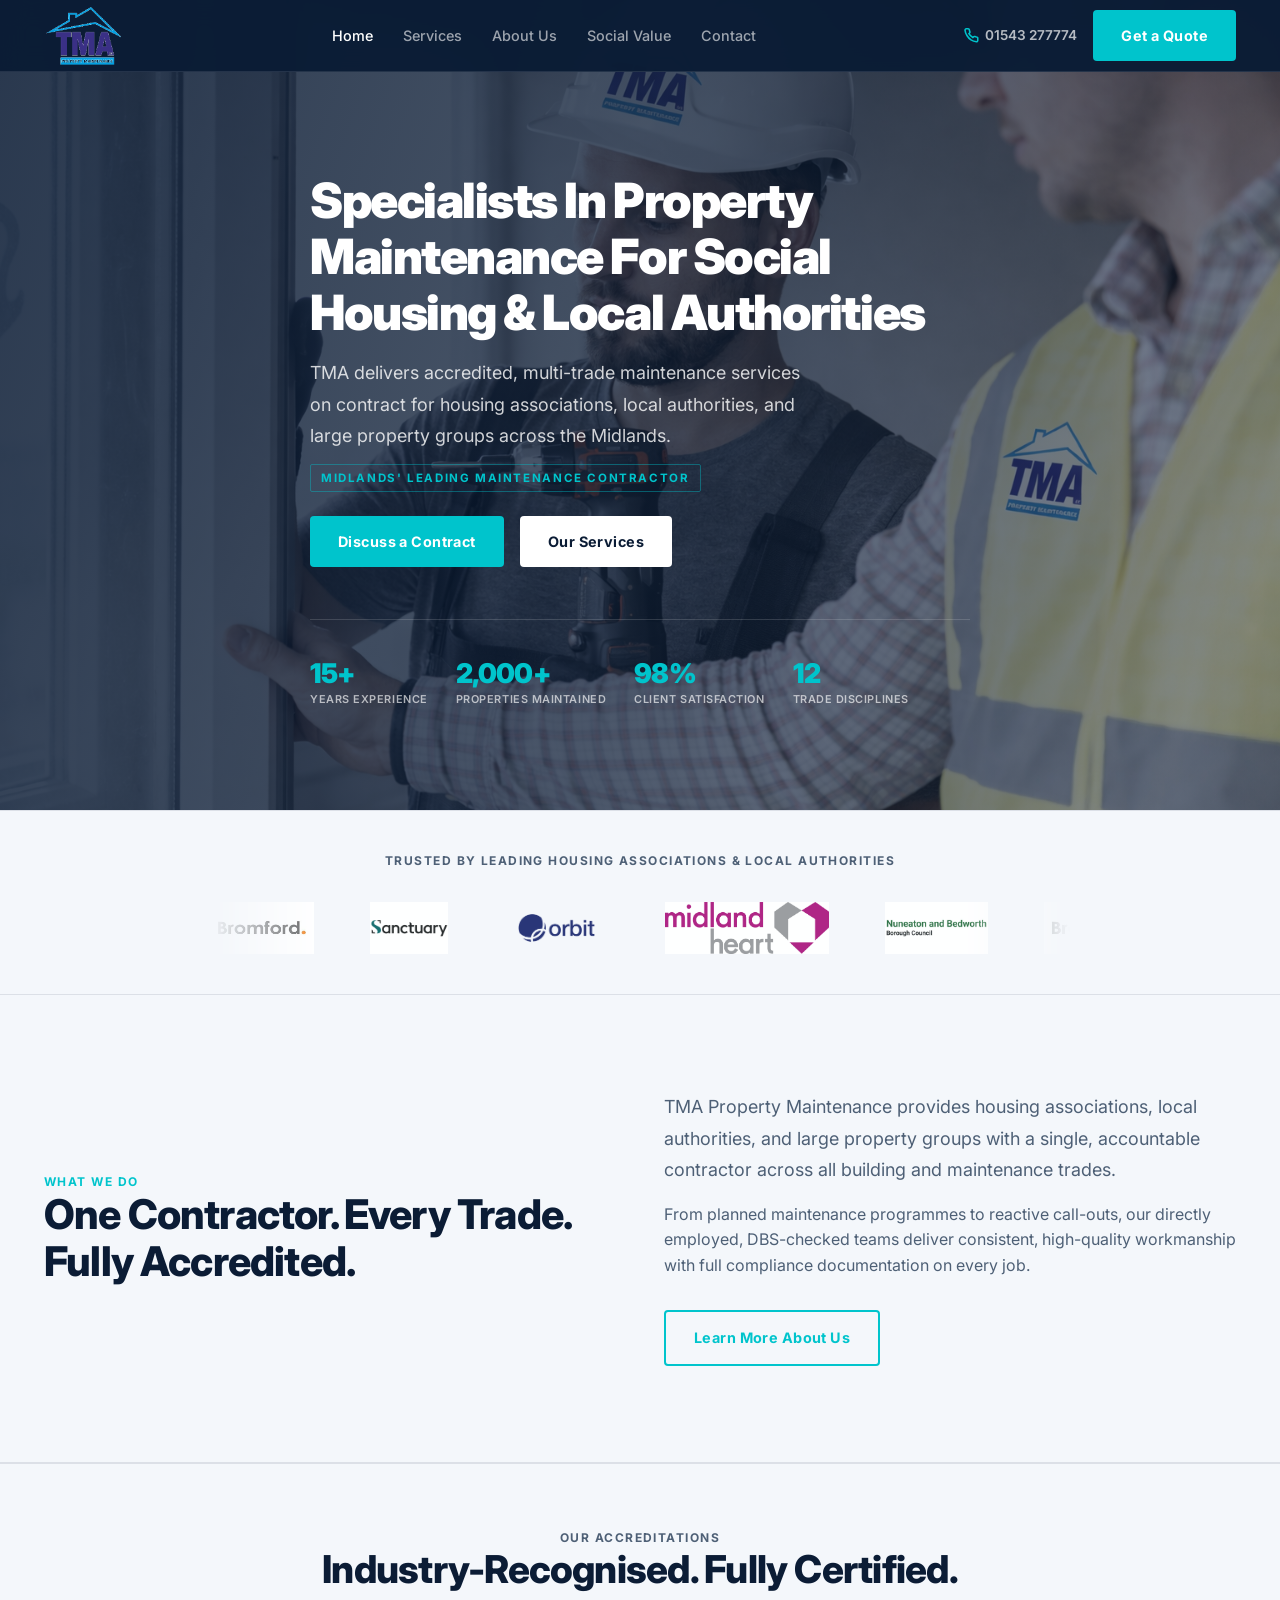
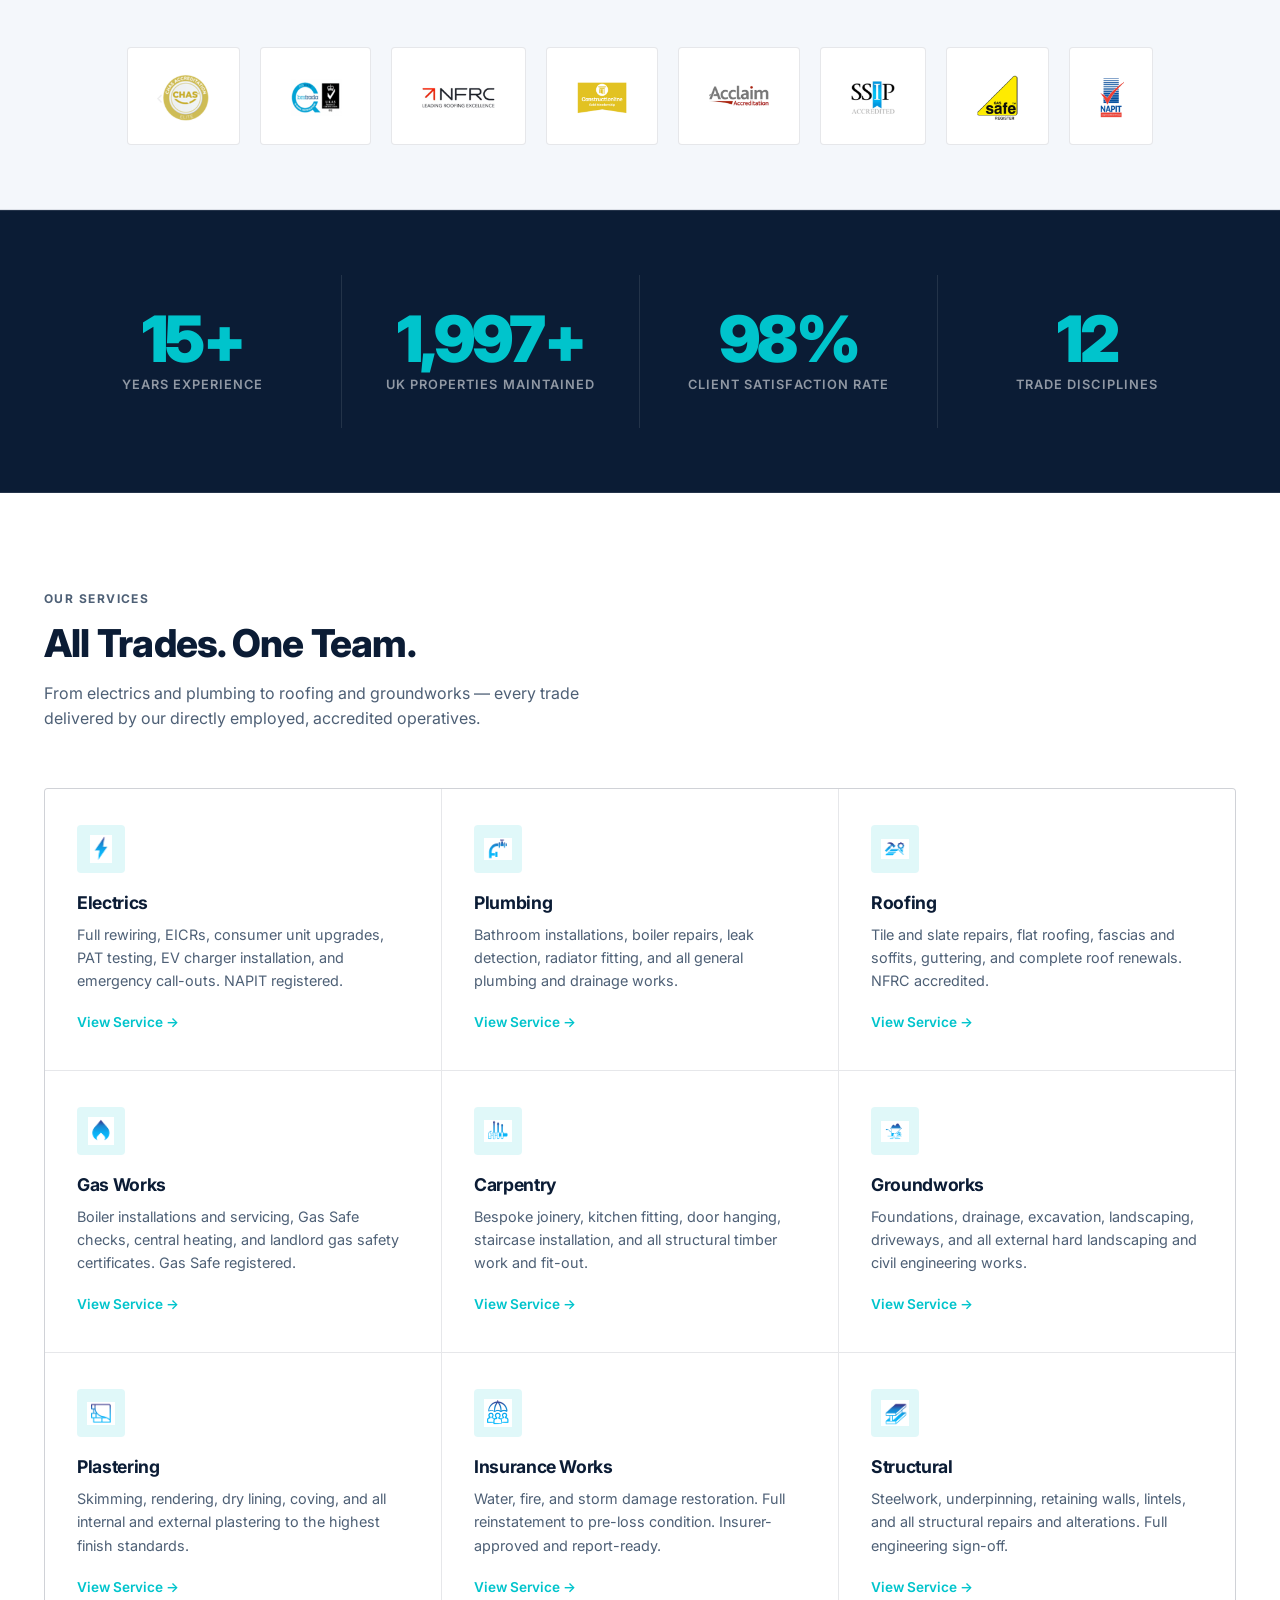
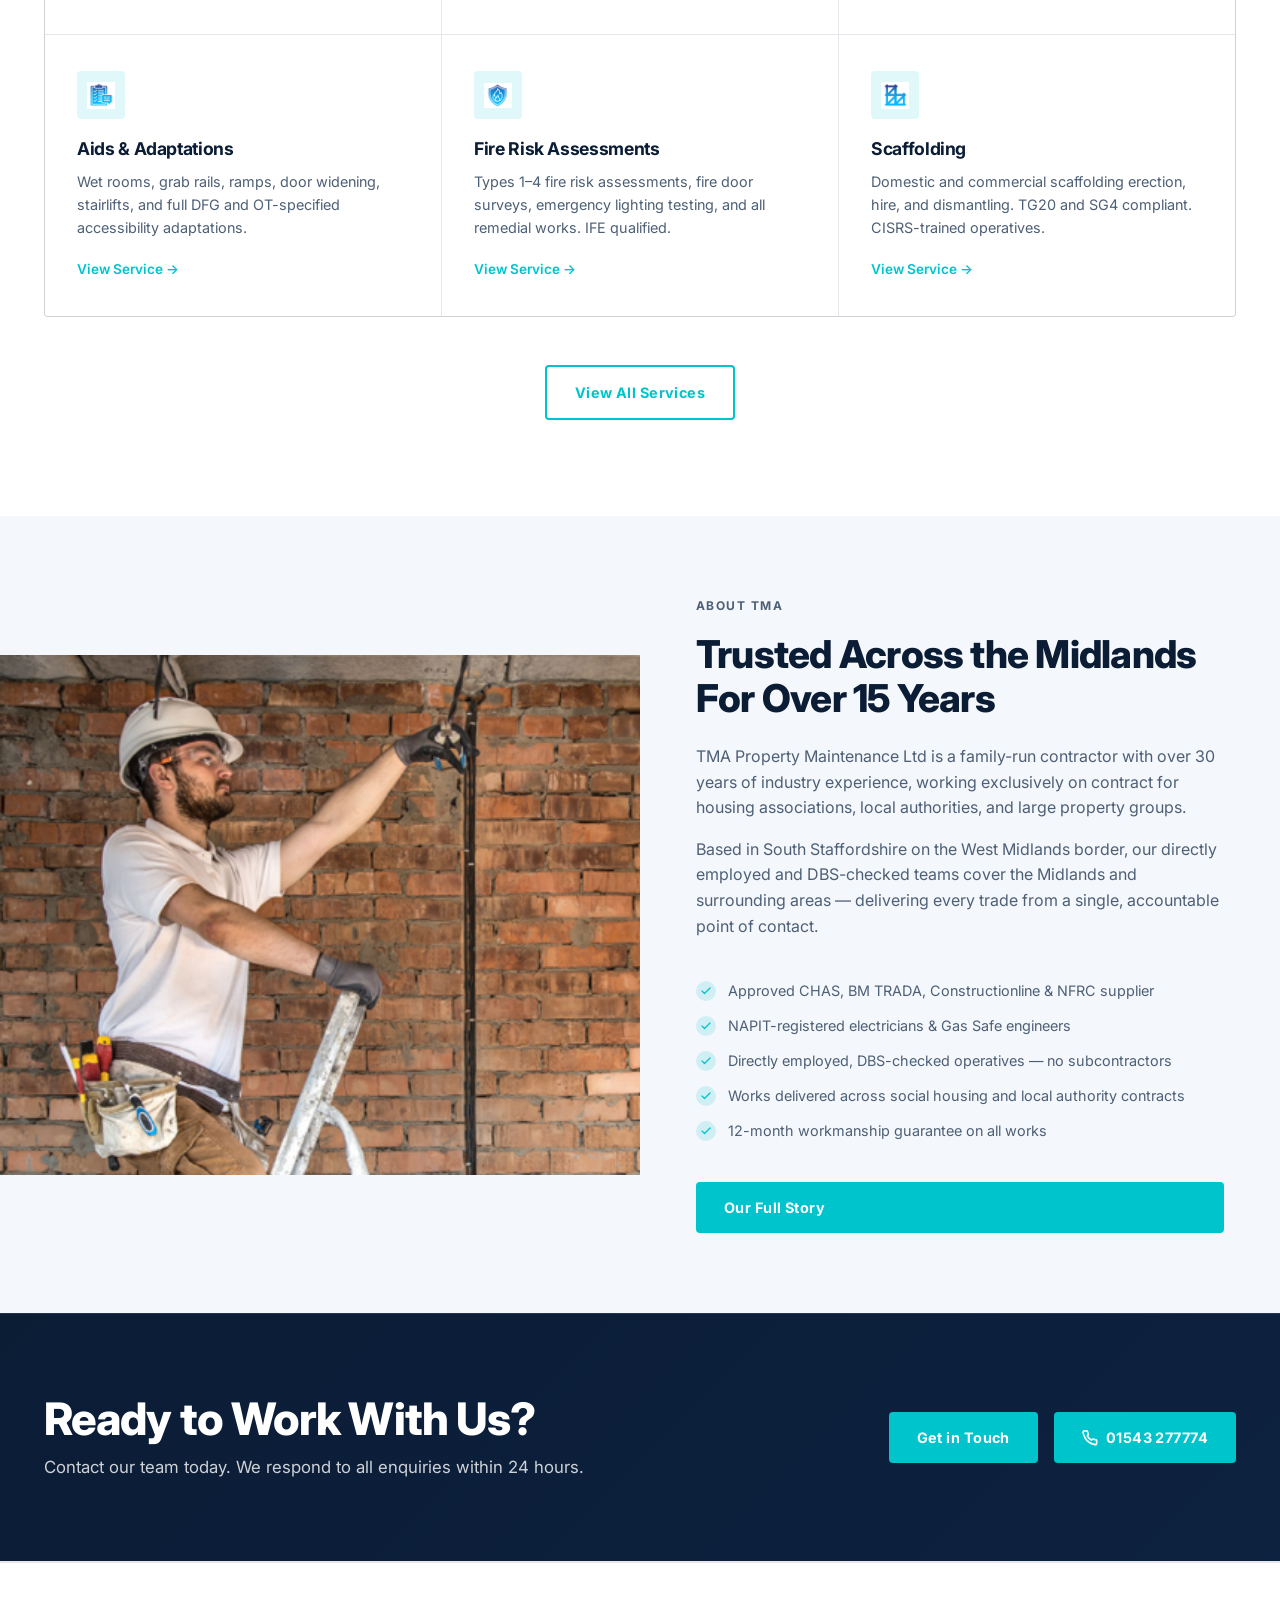
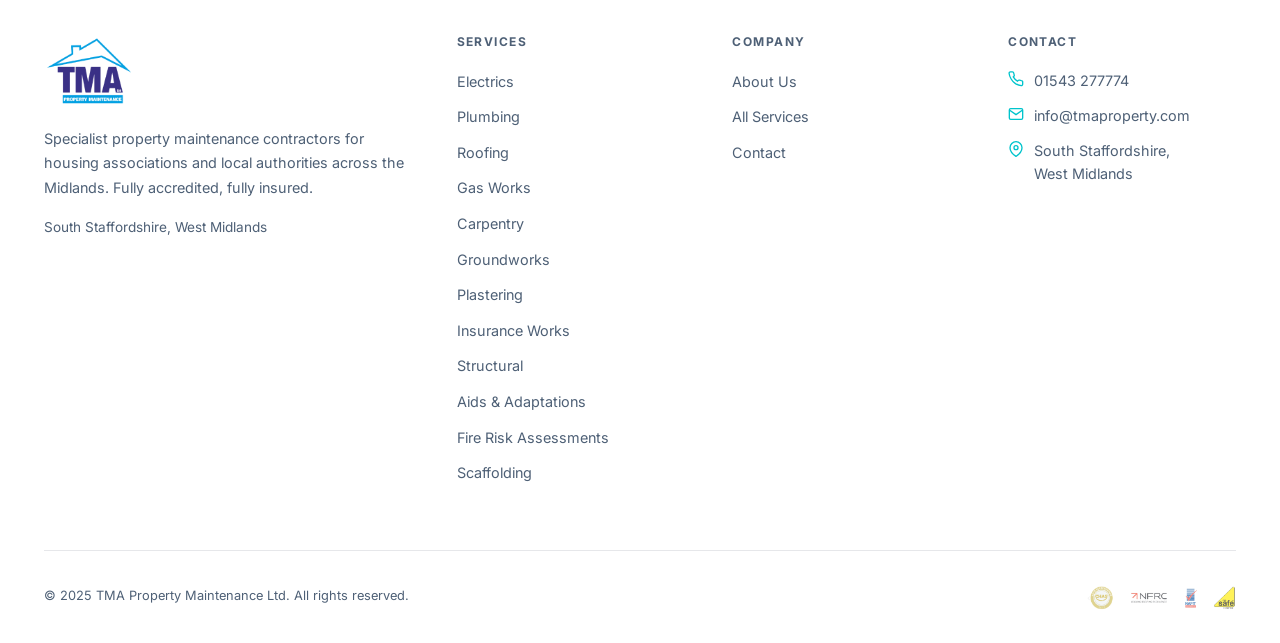
==== index.html @ 38e1af40 "Replace service card SVGs with TMA's own icons Extracted all 12 service icons directly from TMA's Ne" ====
<!DOCTYPE html>
<html lang="en">
<head>
  <meta charset="UTF-8" />
  <meta name="viewport" content="width=device-width, initial-scale=1.0" />
  <title>TMA Property Maintenance | Social Housing &amp; Local Authority Specialists</title>
  <meta name="description" content="TMA Property Maintenance — specialist contractors for housing associations and local authorities across the Midlands. Accredited, insured, multi-trade." />
  <link rel="stylesheet" href="css/style.css" />
  <link rel="icon" href="images/tma-logo-transparent.png" />
</head>
<body>

<!-- ═══════════════════════════════════════════════════
     NAVIGATION
═══════════════════════════════════════════════════ -->
<nav class="nav" id="nav">
  <div class="nav-inner">
    <a class="nav-logo" href="index.html">
      <img src="images/tma-logo-transparent.png" alt="TMA Property Maintenance" />
    </a>
    <div class="nav-links">
      <a href="index.html" class="active">Home</a>
      <a href="services.html">Services</a>
      <a href="about.html">About Us</a>
      <a href="social-values.html">Social Value</a>
      <a href="contact.html">Contact</a>
    </div>
    <div class="nav-right">
      <a class="nav-phone" href="tel:01543277774">
        <svg width="15" height="15" viewBox="0 0 24 24" fill="none" stroke="currentColor" stroke-width="2.5"><path d="M22 16.92v3a2 2 0 0 1-2.18 2 19.79 19.79 0 0 1-8.63-3.07A19.5 19.5 0 0 1 4.69 12a19.79 19.79 0 0 1-3.07-8.67A2 2 0 0 1 3.6 1.27h3a2 2 0 0 1 2 1.72c.127.96.361 1.903.7 2.81a2 2 0 0 1-.45 2.11L7.91 8.85a16 16 0 0 0 6.29 6.29l.95-.95a2 2 0 0 1 2.11-.45c.907.339 1.85.573 2.81.7A2 2 0 0 1 22 16.92z"/></svg>
        01543 277774
      </a>
      <a href="contact.html" class="btn btn-primary">Get a Quote</a>
    </div>
    <button class="nav-hamburger" id="hamburger" aria-label="Menu">
      <span></span><span></span><span></span>
    </button>
  </div>
</nav>

<!-- Mobile Menu -->
<div class="mobile-menu" id="mobile-menu">
  <a href="index.html">Home</a>
  <a href="services.html">Services</a>
  <a href="about.html">About Us</a>
  <a href="social-values.html">Social Value</a>
  <a href="contact.html">Contact</a>
  <a href="contact.html" class="btn btn-primary">Get a Quote</a>
</div>

<!-- ═══════════════════════════════════════════════════
     HERO
═══════════════════════════════════════════════════ -->
<section class="home-hero">
  <div class="home-hero-bg"></div>
  <div class="home-hero-overlay"></div>
  <div class="container">
    <div class="home-hero-content">
      <h1 class="display-xl">Specialists In Property Maintenance For Social Housing &amp; Local Authorities</h1>
      <p class="lead">TMA delivers accredited, multi-trade maintenance services on contract for housing associations, local authorities, and large property groups across the Midlands.</p>
      <p class="hero-tagline">Midlands' Leading Maintenance Contractor</p>
      <div class="hero-ctas">
        <a href="contact.html" class="btn btn-primary">Discuss a Contract</a>
        <a href="services.html" class="btn btn-primary" style="background:#ffffff; color:var(--brand-blue);">Our Services</a>
      </div>
      <div class="hero-stats">
        <div>
          <div class="hero-stat-num">15+</div>
          <div class="hero-stat-label">Years Experience</div>
        </div>
        <div>
          <div class="hero-stat-num">2,000+</div>
          <div class="hero-stat-label">Properties Maintained</div>
        </div>
        <div>
          <div class="hero-stat-num">98%</div>
          <div class="hero-stat-label">Client Satisfaction</div>
        </div>
        <div>
          <div class="hero-stat-num">12</div>
          <div class="hero-stat-label">Trade Disciplines</div>
        </div>
      </div>
    </div>
  </div>
</section>

<!-- ═══════════════════════════════════════════════════
     CLIENT LOGOS
═══════════════════════════════════════════════════ -->
<div class="marquee-section">
  <p class="marquee-label">Trusted by leading housing associations &amp; local authorities</p>
  <div class="marquee-viewport">
    <div class="marquee-track">
      <img src="images/bromford-Bnw3CX1H.webp" alt="Bromford" />
      <img src="images/sanctuary-BnesyGfM.jpg" alt="Sanctuary Group" />
      <img src="images/orbit-B9R9b-02.png" alt="Orbit" />
      <img src="images/midland-heart-BrAoRGsY.png" alt="Midland Heart" />
      <img src="images/nuneaton-bedworth-90QXfGd8.jpg" alt="Nuneaton &amp; Bedworth Borough Council" />
      <!-- duplicate for seamless loop -->
      <img src="images/bromford-Bnw3CX1H.webp" alt="Bromford" />
      <img src="images/sanctuary-BnesyGfM.jpg" alt="Sanctuary Group" />
      <img src="images/orbit-B9R9b-02.png" alt="Orbit" />
      <img src="images/midland-heart-BrAoRGsY.png" alt="Midland Heart" />
      <img src="images/nuneaton-bedworth-90QXfGd8.jpg" alt="Nuneaton &amp; Bedworth Borough Council" />
    </div>
  </div>
</div>

<!-- ═══════════════════════════════════════════════════
     INTRO / WHAT WE DO
═══════════════════════════════════════════════════ -->
<section class="section" style="background:var(--bg-alt); border-bottom:1px solid var(--border);">
  <div class="container">
    <div class="grid-2">
      <div>
        <p class="label">What We Do</p>
        <h2 class="display-lg" style="color:var(--text);">One Contractor. Every Trade. Fully Accredited.</h2>
      </div>
      <div>
        <p class="lead" style="color:var(--text-muted);">TMA Property Maintenance provides housing associations, local authorities, and large property groups with a single, accountable contractor across all building and maintenance trades.</p>
        <p style="color:var(--text-muted); margin-top:16px;">From planned maintenance programmes to reactive call-outs, our directly employed, DBS-checked teams deliver consistent, high-quality workmanship with full compliance documentation on every job.</p>
        <a href="about.html" class="btn btn-ghost" style="margin-top:32px;">Learn More About Us</a>
      </div>
    </div>
  </div>
</section>

<!-- ═══════════════════════════════════════════════════
     ACCREDITATIONS (inline after intro)
═══════════════════════════════════════════════════ -->
<section class="section-sm" style="background: var(--bg-alt); border-top:1px solid var(--border); border-bottom:1px solid var(--border);">
  <div class="container">
    <div class="section-header centered">
      <p class="label">Our Accreditations</p>
      <h2 class="display-md">Industry-Recognised. Fully Certified.</h2>
    </div>
    <div class="accred-grid" style="margin-top:48px;">
      <div class="accred-item"><img src="images/chas-Cvc4F8Mo.png" alt="CHAS" /></div>
      <div class="accred-item"><img src="images/bmtrada-Bm71jx8X.png" alt="BM Trada" /></div>
      <div class="accred-item"><img src="images/nfrc-jTtckWEL.png" alt="NFRC" /></div>
      <div class="accred-item"><img src="images/constructionline-CObIWfee.png" alt="Constructionline" /></div>
      <div class="accred-item"><img src="images/acclaim-DE9Ad6VT.png" alt="Acclaim" /></div>
      <div class="accred-item"><img src="images/ssip-BkHv6YeZ.png" alt="SSIP" /></div>
      <div class="accred-item"><img src="images/gassafe-Bql8y3pY.png" alt="Gas Safe" /></div>
      <div class="accred-item"><img src="images/napit-BFwmCKSb.png" alt="NAPIT" /></div>
    </div>
  </div>
</section>

<!-- ═══════════════════════════════════════════════════
     STATS STRIP
═══════════════════════════════════════════════════ -->
<div class="stats-strip">
  <div class="container">
    <div class="stats-grid">
      <div class="stat-item">
        <span class="stat-num">15+</span>
        <span class="stat-label">Years Experience</span>
      </div>
      <div class="stat-item">
        <span class="stat-num">2,000+</span>
        <span class="stat-label">UK Properties Maintained</span>
      </div>
      <div class="stat-item">
        <span class="stat-num">98%</span>
        <span class="stat-label">Client Satisfaction Rate</span>
      </div>
      <div class="stat-item">
        <span class="stat-num">12</span>
        <span class="stat-label">Trade Disciplines</span>
      </div>
    </div>
  </div>
</div>

<!-- ═══════════════════════════════════════════════════
     SERVICES
═══════════════════════════════════════════════════ -->
<section class="section">
  <div class="container">
    <div class="section-header">
      <p class="label">Our Services</p>
      <h2 class="display-md">All Trades. One Team.</h2>
      <p>From electrics and plumbing to roofing and groundworks — every trade delivered by our directly employed, accredited operatives.</p>
    </div>
    <div class="services-grid">

      <div class="service-card">
        <div class="service-card-icon">
          <img src="images/icons/icon-electrics.png" alt="" />
        </div>
        <h3>Electrics</h3>
        <p>Full rewiring, EICRs, consumer unit upgrades, PAT testing, EV charger installation, and emergency call-outs. NAPIT registered.</p>
        <a href="services/electrics.html" class="service-card-link">View Service →</a>
      </div>

      <div class="service-card">
        <div class="service-card-icon">
          <img src="images/icons/icon-plumbing.png" alt="" />
        </div>
        <h3>Plumbing</h3>
        <p>Bathroom installations, boiler repairs, leak detection, radiator fitting, and all general plumbing and drainage works.</p>
        <a href="services/plumbing.html" class="service-card-link">View Service →</a>
      </div>

      <div class="service-card">
        <div class="service-card-icon">
          <img src="images/icons/icon-roofing.png" alt="" />
        </div>
        <h3>Roofing</h3>
        <p>Tile and slate repairs, flat roofing, fascias and soffits, guttering, and complete roof renewals. NFRC accredited.</p>
        <a href="services/roofing.html" class="service-card-link">View Service →</a>
      </div>

      <div class="service-card">
        <div class="service-card-icon">
          <img src="images/icons/icon-gas-works.png" alt="" />
        </div>
        <h3>Gas Works</h3>
        <p>Boiler installations and servicing, Gas Safe checks, central heating, and landlord gas safety certificates. Gas Safe registered.</p>
        <a href="services/gas-works.html" class="service-card-link">View Service →</a>
      </div>

      <div class="service-card">
        <div class="service-card-icon">
          <img src="images/icons/icon-carpentry.png" alt="" />
        </div>
        <h3>Carpentry</h3>
        <p>Bespoke joinery, kitchen fitting, door hanging, staircase installation, and all structural timber work and fit-out.</p>
        <a href="services/carpentry.html" class="service-card-link">View Service →</a>
      </div>

      <div class="service-card">
        <div class="service-card-icon">
          <img src="images/icons/icon-groundworks.png" alt="" />
        </div>
        <h3>Groundworks</h3>
        <p>Foundations, drainage, excavation, landscaping, driveways, and all external hard landscaping and civil engineering works.</p>
        <a href="services/groundworks.html" class="service-card-link">View Service →</a>
      </div>

      <div class="service-card">
        <div class="service-card-icon">
          <img src="images/icons/icon-plastering.png" alt="" />
        </div>
        <h3>Plastering</h3>
        <p>Skimming, rendering, dry lining, coving, and all internal and external plastering to the highest finish standards.</p>
        <a href="services/plastering.html" class="service-card-link">View Service →</a>
      </div>

      <div class="service-card">
        <div class="service-card-icon">
          <img src="images/icons/icon-insurance.png" alt="" />
        </div>
        <h3>Insurance Works</h3>
        <p>Water, fire, and storm damage restoration. Full reinstatement to pre-loss condition. Insurer-approved and report-ready.</p>
        <a href="services/insurance.html" class="service-card-link">View Service →</a>
      </div>

      <div class="service-card">
        <div class="service-card-icon">
          <img src="images/icons/icon-structural.png" alt="" />
        </div>
        <h3>Structural</h3>
        <p>Steelwork, underpinning, retaining walls, lintels, and all structural repairs and alterations. Full engineering sign-off.</p>
        <a href="services/structural.html" class="service-card-link">View Service →</a>
      </div>

      <div class="service-card">
        <div class="service-card-icon">
          <img src="images/icons/icon-aids-adaptations.png" alt="" />
        </div>
        <h3>Aids &amp; Adaptations</h3>
        <p>Wet rooms, grab rails, ramps, door widening, stairlifts, and full DFG and OT-specified accessibility adaptations.</p>
        <a href="services/aids-adaptations.html" class="service-card-link">View Service →</a>
      </div>

      <div class="service-card">
        <div class="service-card-icon">
          <img src="images/icons/icon-fire-risk.png" alt="" />
        </div>
        <h3>Fire Risk Assessments</h3>
        <p>Types 1–4 fire risk assessments, fire door surveys, emergency lighting testing, and all remedial works. IFE qualified.</p>
        <a href="services/fire-risk-assessment.html" class="service-card-link">View Service →</a>
      </div>

      <div class="service-card">
        <div class="service-card-icon">
          <img src="images/icons/icon-scaffolding.png" alt="" />
        </div>
        <h3>Scaffolding</h3>
        <p>Domestic and commercial scaffolding erection, hire, and dismantling. TG20 and SG4 compliant. CISRS-trained operatives.</p>
        <a href="services/scaffolding.html" class="service-card-link">View Service →</a>
      </div>

    </div>
    <div style="text-align:center; margin-top:48px;">
      <a href="services.html" class="btn btn-ghost">View All Services</a>
    </div>
  </div>
</section>

<!-- ═══════════════════════════════════════════════════
     ABOUT / SPLIT
═══════════════════════════════════════════════════ -->
<div class="split-section">
  <div class="split-image">
    <img src="images/about-us-Dp_RcqhA.png" alt="TMA operative carrying out maintenance work" />
  </div>
  <div class="split-content">
    <p class="label">About TMA</p>
    <h2 class="display-md">Trusted Across the Midlands For Over 15 Years</h2>
    <p>TMA Property Maintenance Ltd is a family-run contractor with over 30 years of industry experience, working exclusively on contract for housing associations, local authorities, and large property groups.</p>
    <p>Based in South Staffordshire on the West Midlands border, our directly employed and DBS-checked teams cover the Midlands and surrounding areas — delivering every trade from a single, accountable point of contact.</p>
    <ul class="check-list">
      <li>Approved CHAS, BM TRADA, Constructionline &amp; NFRC supplier</li>
      <li>NAPIT-registered electricians &amp; Gas Safe engineers</li>
      <li>Directly employed, DBS-checked operatives — no subcontractors</li>
      <li>Works delivered across social housing and local authority contracts</li>
      <li>12-month workmanship guarantee on all works</li>
    </ul>
    <a href="about.html" class="btn btn-primary" style="margin-top:16px;">Our Full Story</a>
  </div>
</div>

<!-- ═══════════════════════════════════════════════════
     CTA BANNER
═══════════════════════════════════════════════════ -->
<div class="cta-banner">
  <div class="container">
    <div class="cta-banner-inner">
      <div>
        <h2>Ready to Work With Us?</h2>
        <p>Contact our team today. We respond to all enquiries within 24 hours.</p>
      </div>
      <div class="cta-btns">
        <a href="contact.html" class="btn btn-primary">Get in Touch</a>
        <a href="tel:01543277774" class="btn btn-primary">
          <svg width="16" height="16" viewBox="0 0 24 24" fill="none" stroke="currentColor" stroke-width="2.5"><path d="M22 16.92v3a2 2 0 0 1-2.18 2 19.79 19.79 0 0 1-8.63-3.07A19.5 19.5 0 0 1 4.69 12a19.79 19.79 0 0 1-3.07-8.67A2 2 0 0 1 3.6 1.27h3a2 2 0 0 1 2 1.72c.127.96.361 1.903.7 2.81a2 2 0 0 1-.45 2.11L7.91 8.85a16 16 0 0 0 6.29 6.29l.95-.95a2 2 0 0 1 2.11-.45c.907.339 1.85.573 2.81.7A2 2 0 0 1 22 16.92z"/></svg>
          01543 277774
        </a>
      </div>
    </div>
  </div>
</div>

<!-- ═══════════════════════════════════════════════════
     FOOTER
═══════════════════════════════════════════════════ -->
<footer class="footer">
  <div class="container">
    <div class="footer-grid">
      <div class="footer-brand">
        <img class="footer-logo" src="images/tma-logo-transparent.png" alt="TMA Property Maintenance" />
        <p>Specialist property maintenance contractors for housing associations and local authorities across the Midlands. Fully accredited, fully insured.</p>
        <p style="margin-top:16px; font-size:.85rem; color:var(--text-muted);">South Staffordshire, West Midlands</p>
      </div>
      <div class="footer-col">
        <h4>Services</h4>
        <ul>
          <li><a href="services/electrics.html">Electrics</a></li>
          <li><a href="services/plumbing.html">Plumbing</a></li>
          <li><a href="services/roofing.html">Roofing</a></li>
          <li><a href="services/gas-works.html">Gas Works</a></li>
          <li><a href="services/carpentry.html">Carpentry</a></li>
          <li><a href="services/groundworks.html">Groundworks</a></li>
          <li><a href="services/plastering.html">Plastering</a></li>
          <li><a href="services/insurance.html">Insurance Works</a></li>
          <li><a href="services/structural.html">Structural</a></li>
          <li><a href="services/aids-adaptations.html">Aids &amp; Adaptations</a></li>
          <li><a href="services/fire-risk-assessment.html">Fire Risk Assessments</a></li>
          <li><a href="services/scaffolding.html">Scaffolding</a></li>
        </ul>
      </div>
      <div class="footer-col">
        <h4>Company</h4>
        <ul>
          <li><a href="about.html">About Us</a></li>
          <li><a href="services.html">All Services</a></li>
          <li><a href="contact.html">Contact</a></li>
        </ul>
      </div>
      <div class="footer-col">
        <h4>Contact</h4>
        <div class="footer-contact-item">
          <svg width="16" height="16" viewBox="0 0 24 24" fill="none" stroke="currentColor" stroke-width="2"><path d="M22 16.92v3a2 2 0 0 1-2.18 2 19.79 19.79 0 0 1-8.63-3.07A19.5 19.5 0 0 1 4.69 12a19.79 19.79 0 0 1-3.07-8.67A2 2 0 0 1 3.6 1.27h3a2 2 0 0 1 2 1.72c.127.96.361 1.903.7 2.81a2 2 0 0 1-.45 2.11L7.91 8.85a16 16 0 0 0 6.29 6.29l.95-.95a2 2 0 0 1 2.11-.45c.907.339 1.85.573 2.81.7A2 2 0 0 1 22 16.92z"/></svg>
          <a href="tel:01543277774">01543 277774</a>
        </div>
        <div class="footer-contact-item">
          <svg width="16" height="16" viewBox="0 0 24 24" fill="none" stroke="currentColor" stroke-width="2"><path d="M4 4h16c1.1 0 2 .9 2 2v12c0 1.1-.9 2-2 2H4c-1.1 0-2-.9-2-2V6c0-1.1.9-2 2-2z"/><polyline points="22,6 12,13 2,6"/></svg>
          <a href="mailto:info@tmaproperty.com">info@tmaproperty.com</a>
        </div>
        <div class="footer-contact-item">
          <svg width="16" height="16" viewBox="0 0 24 24" fill="none" stroke="currentColor" stroke-width="2"><path d="M21 10c0 7-9 13-9 13s-9-6-9-13a9 9 0 0 1 18 0z"/><circle cx="12" cy="10" r="3"/></svg>
          <span>South Staffordshire,<br>West Midlands</span>
        </div>
      </div>
    </div>
    <div class="footer-bottom">
      <p>&copy; 2025 TMA Property Maintenance Ltd. All rights reserved.</p>
      <div class="footer-accred">
        <img src="images/chas-Cvc4F8Mo.png" alt="CHAS" />
        <img src="images/nfrc-jTtckWEL.png" alt="NFRC" />
        <img src="images/napit-BFwmCKSb.png" alt="NAPIT" />
        <img src="images/gassafe-Bql8y3pY.png" alt="Gas Safe" />
      </div>
    </div>
  </div>
</footer>

<script>
  // Mobile menu toggle
  const ham = document.getElementById('hamburger');
  const mob = document.getElementById('mobile-menu');
  ham.addEventListener('click', () => mob.classList.toggle('open'));

  // Nav active state
  const links = document.querySelectorAll('.nav-links a, .mobile-menu a');
  links.forEach(l => {
    if (l.href === window.location.href) l.classList.add('active');
  });

  // ── Stats count-up ──────────────────────────────────
  // Parse a stat element: extract target number, prefix (e.g. comma formatting), suffix
  function parseStat(el) {
    const raw = el.textContent.trim();
    // e.g. "2,000+" → target 2000, suffix "+", useComma true
    // e.g. "15+"    → target 15,  suffix "+"
    // e.g. "98%"    → target 98,  suffix "%"
    // e.g. "12"     → target 12,  suffix ""
    const match = raw.match(/^([\d,]+)([%+]?)$/);
    if (!match) return null;
    const target = parseInt(match[1].replace(/,/g, ''), 10);
    const suffix = match[2] || '';
    const useComma = match[1].includes(',');
    return { target, suffix, useComma };
  }

  function formatNum(n, useComma) {
    if (useComma) return n.toLocaleString('en-GB');
    return String(n);
  }

  function animateCount(el, parsed) {
    const { target, suffix, useComma } = parsed;
    const duration = 1800; // ms
    const start = performance.now();
    // ease-out quad
    function step(now) {
      const elapsed = now - start;
      const progress = Math.min(elapsed / duration, 1);
      const eased = 1 - Math.pow(1 - progress, 3); // ease-out cubic
      const current = Math.round(eased * target);
      el.textContent = formatNum(current, useComma) + suffix;
      if (progress < 1) requestAnimationFrame(step);
    }
    requestAnimationFrame(step);
  }

  // Collect all stat elements on the page
  const statEls = document.querySelectorAll('.hero-stat-num, .stat-num');
  const animated = new Set();

  const observer = new IntersectionObserver((entries) => {
    entries.forEach(entry => {
      if (entry.isIntersecting && !animated.has(entry.target)) {
        animated.add(entry.target);
        const parsed = parseStat(entry.target);
        if (parsed) animateCount(entry.target, parsed);
        observer.unobserve(entry.target);
      }
    });
  }, { threshold: 0.3 });

  statEls.forEach(el => observer.observe(el));
</script>
</body>
</html>
---- css/style.css ----
/* ============================================================
   TMA Property Maintenance — Global Stylesheet
   Professional: white/light sections, TMA navy blue text, teal accent
   ============================================================ */

@import url('https://fonts.googleapis.com/css2?family=Inter:wght@300;400;500;600;700;800;900&display=swap');

/* ── Reset & Base ─────────────────────────────────────── */
*, *::before, *::after { box-sizing: border-box; margin: 0; padding: 0; }

:root {
  --bg:          #ffffff;
  --bg-alt:      #f4f7fb;
  --bg-card:     #edf2f8;
  --bg-dark:     #0b1c35;
  --bg-dark-alt: #0d2240;
  --accent:      #00c4cc;
  --accent-dark: #008f97;
  --brand-blue:  #0b1c35;
  --text:        #0b1c35;
  --text-muted:  #4e6076;
  --text-light:  #ffffff;
  --border:      rgba(11,28,53,0.10);
  --border-dark: rgba(255,255,255,0.10);
  --nav-h:       72px;
  --radius:      4px;
  --max-w:       1240px;
  --font:        'Inter', system-ui, -apple-system, sans-serif;
}

html { scroll-behavior: smooth; }

body {
  font-family: var(--font);
  background: var(--bg);
  color: var(--text);
  font-size: 16px;
  line-height: 1.6;
  -webkit-font-smoothing: antialiased;
}

/* ── Force white bg sections inherit correctly ─────── */
section, .section, .section-sm { background: var(--bg); }

img { display: block; max-width: 100%; }
a  { color: inherit; text-decoration: none; }
ul { list-style: none; }

/* ── Typography ─────────────────────────────────────── */
h1,h2,h3,h4,h5 { font-weight: 800; line-height: 1.15; letter-spacing: -0.02em; }

.display-xl { font-size: clamp(2rem, 3.8vw, 3.6rem); font-weight: 900; letter-spacing: -0.03em; }
.display-lg { font-size: clamp(1.8rem, 3.2vw, 2.8rem); font-weight: 800; }
.display-md { font-size: clamp(1.6rem, 3vw, 2.4rem); font-weight: 800; }
.label      { font-size: .75rem; font-weight: 700; letter-spacing: .12em; text-transform: uppercase; color: var(--accent); }
.lead       { font-size: 1.125rem; color: var(--text-muted); line-height: 1.75; }

/* ── Layout ─────────────────────────────────────────── */
.container  { max-width: var(--max-w); margin: 0 auto; padding: 0 24px; }
.section    { padding: 96px 0; }
.section-sm { padding: 64px 0; }
.grid-2     { display: grid; grid-template-columns: 1fr 1fr; gap: 48px; align-items: center; }
.grid-3     { display: grid; grid-template-columns: repeat(3,1fr); gap: 32px; }
.grid-4     { display: grid; grid-template-columns: repeat(4,1fr); gap: 24px; }

/* ── Buttons ─────────────────────────────────────────── */
.btn {
  display: inline-flex; align-items: center; gap: 8px;
  padding: 14px 28px; border-radius: var(--radius);
  font-weight: 700; font-size: .9rem; letter-spacing: .03em;
  cursor: pointer; border: none; transition: all .2s;
  white-space: nowrap;
}
.btn-primary {
  background: var(--accent); color: #fff;
}
.btn-primary:hover { background: var(--accent-dark); }

.btn-outline {
  background: transparent; color: var(--text);
  border: 2px solid rgba(255,255,255,0.3);
}
.btn-outline:hover { border-color: var(--accent); color: var(--accent); }

.btn-ghost {
  background: transparent; color: var(--accent);
  border: 2px solid var(--accent);
}
.btn-ghost:hover { background: var(--accent); color: #fff; }

.btn-dark {
  background: var(--bg-alt); color: var(--text);
  border: 1px solid var(--border);
}
.btn-dark:hover { border-color: var(--accent); color: var(--accent); }

/* ── Navigation ─────────────────────────────────────── */
.nav {
  position: fixed; top: 0; left: 0; right: 0; z-index: 1000;
  height: var(--nav-h);
  background: rgba(11,28,53,.97);
  backdrop-filter: blur(12px);
  border-bottom: 1px solid var(--border-dark);
  transition: background .3s;
}
.nav-inner {
  display: flex; align-items: center; justify-content: space-between;
  height: 100%; max-width: var(--max-w); margin: 0 auto; padding: 0 24px;
}
.nav-logo img { height: 64px; width: auto; }
.nav-links {
  display: flex; gap: 2px; align-items: center;
}
.nav-links a {
  padding: 8px 14px; border-radius: var(--radius);
  font-size: .9rem; font-weight: 500; color: rgba(255,255,255,0.6);
  transition: color .2s;
  position: relative;
}
.nav-links a:hover, .nav-links a.active { color: #ffffff; }
.nav-right {
  display: flex; align-items: center; gap: 16px;
}
.nav-phone {
  font-size: .85rem; font-weight: 600; color: rgba(255,255,255,0.7);
  display: flex; align-items: center; gap: 6px;
}
.nav-phone svg { color: var(--accent); }
.nav-phone:hover { color: #ffffff; }

/* Mobile nav */
.nav-hamburger {
  display: none; flex-direction: column; gap: 5px;
  background: none; border: none; cursor: pointer; padding: 4px;
}
.nav-hamburger span { display: block; width: 22px; height: 2px; background: #fff; border-radius: 2px; transition: all .3s; }

.mobile-menu {
  display: none; position: fixed; top: var(--nav-h); left: 0; right: 0;
  background: var(--bg-dark); border-bottom: 1px solid var(--border-dark);
  padding: 24px; z-index: 999; flex-direction: column; gap: 4px;
}
.mobile-menu.open { display: flex; }
.mobile-menu a {
  padding: 12px 16px; border-radius: var(--radius);
  font-weight: 500; color: rgba(255,255,255,0.7);
  border: 1px solid transparent;
}
.mobile-menu a:hover { color: #fff; border-color: var(--border-dark); }
.mobile-menu .btn { margin-top: 12px; justify-content: center; }

/* ── Page Hero ───────────────────────────────────────── */
.page-hero {
  position: relative; padding-top: var(--nav-h);
  min-height: 420px; display: flex; align-items: flex-end;
  overflow: hidden;
}
.page-hero-bg {
  position: absolute; inset: 0;
  background-size: cover; background-position: center;
}
.page-hero-overlay {
  position: absolute; inset: 0;
  background: linear-gradient(135deg, rgba(11,28,53,.88) 0%, rgba(11,28,53,.65) 100%);
}
.page-hero-content {
  position: relative; z-index: 2;
  padding: 80px 0 64px; color: #fff;
}
.page-hero h1 { font-size: clamp(2.2rem, 4.5vw, 3.6rem); font-weight: 900; color: #fff; }
.page-hero .lead { color: rgba(255,255,255,0.75); }

.breadcrumb {
  display: flex; align-items: center; gap: 8px;
  font-size: .85rem; color: rgba(255,255,255,0.5); margin-bottom: 16px;
}
.breadcrumb a { color: rgba(255,255,255,0.5); }
.breadcrumb a:hover { color: var(--accent); }
.breadcrumb span { color: rgba(255,255,255,0.35); }

/* ── Home Hero ───────────────────────────────────────── */
.home-hero {
  position: relative;
  min-height: 90vh;
  display: flex; align-items: center;
  overflow: hidden;
  padding-top: var(--nav-h);
}
.home-hero-bg {
  position: absolute; inset: 0;
  background-image: url('../images/home-hero-B3lv0VZS.jpg');
  background-size: cover; background-position: center center;
}
.home-hero-overlay {
  position: absolute; inset: 0;
  background: linear-gradient(
    110deg,
    rgba(11,28,53,.88) 0%,
    rgba(11,28,53,.72) 55%,
    rgba(11,28,53,.45) 100%
  );
}
.home-hero-content {
  position: relative; z-index: 2;
  max-width: 660px;
}
.home-hero-content h1 { margin-bottom: 16px; color: #fff; }
.home-hero-content .lead { margin-bottom: 12px; max-width: 500px; color: rgba(255,255,255,0.8); }
.hero-tagline {
  display: inline-block;
  font-size: .72rem; font-weight: 700; letter-spacing: .14em; text-transform: uppercase;
  color: var(--accent);
  border: 1px solid rgba(0,196,204,.4);
  border-radius: 2px;
  padding: 4px 10px;
  margin-bottom: 24px;
}
.hero-ctas { display: flex; gap: 16px; flex-wrap: wrap; }
.hero-stats {
  display: flex; gap: 28px; margin-top: 52px; padding-top: 40px;
  border-top: 1px solid rgba(255,255,255,0.15);
  flex-wrap: nowrap;
}
.hero-stat-num {
  font-size: 1.7rem; font-weight: 900; color: var(--accent);
  line-height: 1; letter-spacing: -0.03em; white-space: nowrap;
}
.hero-stat-label { font-size: .68rem; color: rgba(255,255,255,0.65); margin-top: 4px; font-weight: 600; text-transform: uppercase; letter-spacing: .05em; white-space: nowrap; }

/* ── Marquee (partner logos) ────────────────────────── */
.marquee-section {
  background: var(--bg-alt);
  border-top: 1px solid var(--border);
  border-bottom: 1px solid var(--border);
  padding: 40px 0;
}
.marquee-label {
  text-align: center; font-size: .75rem; font-weight: 700;
  letter-spacing: .12em; text-transform: uppercase; color: var(--text-muted);
  margin-bottom: 32px;
}
/* Constrained viewport — logos only scroll within this box */
.marquee-viewport {
  max-width: 860px;
  margin: 0 auto;
  overflow: hidden;
  /* Fade edges so logos dissolve in/out cleanly */
  -webkit-mask-image: linear-gradient(to right, transparent 0%, black 12%, black 88%, transparent 100%);
          mask-image: linear-gradient(to right, transparent 0%, black 12%, black 88%, transparent 100%);
}
.marquee-track {
  display: flex; gap: 56px; align-items: center;
  animation: marquee 22s linear infinite;
  width: max-content;
}
.marquee-track img {
  height: 52px; width: auto; max-width: 180px; object-fit: contain;
  opacity: .9; transition: opacity .2s; flex-shrink: 0;
}
.marquee-track img:hover { opacity: 1; }
@keyframes marquee {
  from { transform: translateX(0); }
  to   { transform: translateX(-50%); }
}

/* ── Stats Strip ────────────────────────────────────── */
.stats-strip {
  background: var(--bg-dark);
  border-top: 1px solid var(--border-dark);
  border-bottom: 1px solid var(--border-dark);
  padding: 64px 0;
}
.stats-grid {
  display: grid; grid-template-columns: repeat(4,1fr);
  gap: 0;
}
.stat-item {
  text-align: center; padding: 32px 24px;
  border-right: 1px solid var(--border-dark);
}
.stat-item:last-child { border-right: none; }
.stat-num {
  font-size: clamp(2.8rem, 5vw, 4.5rem); font-weight: 900;
  color: var(--accent); line-height: 1; letter-spacing: -0.04em;
  display: block;
}
.stat-label { font-size: .8rem; font-weight: 600; color: rgba(255,255,255,0.55); margin-top: 8px; text-transform: uppercase; letter-spacing: .08em; }

/* ── Services Section ───────────────────────────────── */
.services-grid {
  display: grid;
  grid-template-columns: repeat(3, 1fr);
  gap: 1px;
  background: var(--border);
  border: 1px solid var(--border);
  border-radius: var(--radius);
  overflow: hidden;
}
.service-card {
  background: #fff;
  padding: 36px 32px;
  transition: background .2s, box-shadow .2s;
  display: flex; flex-direction: column;
}
.service-card:hover { background: var(--bg-alt); }
.service-card-icon {
  width: 48px; height: 48px;
  background: rgba(0,196,204,.12);
  border-radius: var(--radius);
  display: flex; align-items: center; justify-content: center;
  margin-bottom: 20px;
}
.service-card-icon svg { width: 24px; height: 24px; color: var(--accent); }
.service-card-icon img { width: 28px; height: 28px; object-fit: contain; }
.service-card h3 { font-size: 1.1rem; font-weight: 700; margin-bottom: 10px; color: var(--text); }
.service-card p  { font-size: .9rem; color: var(--text-muted); line-height: 1.6; flex: 1; }
.service-card-link {
  display: inline-flex; align-items: center; gap: 6px;
  margin-top: 20px; font-size: .85rem; font-weight: 600;
  color: var(--accent); transition: gap .2s;
}
.service-card:hover .service-card-link { gap: 10px; }

/* ── About / Split Section ──────────────────────────── */
.split-section { display: grid; grid-template-columns: 1fr 1fr; gap: 0; }
.split-image {
  position: relative; min-height: 480px; overflow: hidden;
  display: flex; align-items: center; justify-content: center;
  background: var(--bg-alt);
}
.split-image img {
  width: 100%; height: 100%; object-fit: cover; object-position: center top;
  max-height: 520px;
}
.split-content {
  background: var(--bg-alt); padding: 80px 56px;
  display: flex; flex-direction: column; justify-content: center;
}
.split-content .label { margin-bottom: 16px; }
.split-content h2 { margin-bottom: 24px; color: var(--text); }
.split-content p  { color: var(--text-muted); margin-bottom: 16px; }
.check-list { margin: 24px 0; display: flex; flex-direction: column; gap: 12px; }
.check-list li {
  display: flex; align-items: flex-start; gap: 12px;
  font-size: .9rem; color: var(--text-muted);
}
.check-list li::before {
  content: ''; display: block; width: 20px; height: 20px; flex-shrink: 0;
  background: rgba(0,196,204,.15); border-radius: 50%;
  background-image: url("data:image/svg+xml,%3Csvg xmlns='http://www.w3.org/2000/svg' viewBox='0 0 24 24' fill='none' stroke='%2300c4cc' stroke-width='2.5' stroke-linecap='round' stroke-linejoin='round'%3E%3Cpolyline points='20 6 9 17 4 12'/%3E%3C/svg%3E");
  background-repeat: no-repeat; background-position: center; background-size: 12px;
  margin-top: 2px;
}

/* ── Accreditations ─────────────────────────────────── */
.accred-grid {
  display: flex; flex-wrap: wrap; gap: 20px;
  align-items: center; justify-content: center;
}
.accred-item {
  background: #fff; border: 1px solid var(--border);
  border-radius: var(--radius); padding: 20px 28px;
  display: flex; align-items: center; justify-content: center;
  transition: border-color .2s, box-shadow .2s;
}
.accred-item:hover { border-color: var(--accent); box-shadow: 0 2px 12px rgba(0,196,204,.12); }
.accred-item img { height: 56px; width: auto; object-fit: contain; }

/* ── CTA Banner ─────────────────────────────────────── */
.cta-banner {
  background: linear-gradient(135deg, var(--bg-dark) 0%, var(--bg-dark-alt) 100%);
  border-top: 1px solid var(--border-dark);
  padding: 80px 0;
}
.cta-banner-inner {
  display: flex; align-items: center; justify-content: space-between;
  gap: 40px; flex-wrap: wrap;
}
.cta-banner h2 { font-size: clamp(1.8rem, 3.5vw, 2.8rem); color: #ffffff; }
.cta-banner p  { color: rgba(255,255,255,.8); margin-top: 8px; font-size: 1.05rem; }
.cta-btns { display: flex; gap: 16px; flex-shrink: 0; flex-wrap: wrap; }

/* ── Footer ─────────────────────────────────────────── */
.footer {
  background: #ffffff;
  border-top: 2px solid var(--border);
  padding: 72px 0 32px;
}
.footer-grid {
  display: grid;
  grid-template-columns: 1.6fr 1fr 1fr 1fr;
  gap: 48px; margin-bottom: 64px;
}
.footer-brand p { color: var(--text-muted); font-size: .9rem; margin-top: 16px; line-height: 1.7; }
.footer-logo { height: 72px; width: auto; max-width: 220px; margin-bottom: 20px; display: block; }
.footer-col h4 { font-size: .75rem; font-weight: 700; letter-spacing: .12em; text-transform: uppercase; color: var(--text-muted); margin-bottom: 20px; }
.footer-col ul { display: flex; flex-direction: column; gap: 10px; }
.footer-col ul a { font-size: .9rem; color: var(--text-muted); transition: color .2s; }
.footer-col ul a:hover { color: var(--accent); }
.footer-contact-item {
  display: flex; align-items: flex-start; gap: 10px;
  font-size: .9rem; color: var(--text-muted); margin-bottom: 12px;
}
.footer-contact-item svg { color: var(--accent); flex-shrink: 0; margin-top: 2px; }
.footer-contact-item a { color: var(--text-muted); }
.footer-contact-item a:hover { color: var(--accent); }
.footer-bottom {
  border-top: 1px solid var(--border); padding-top: 32px;
  display: flex; align-items: center; justify-content: space-between;
  flex-wrap: wrap; gap: 16px;
}
.footer-bottom p { font-size: .8rem; color: var(--text-muted); }
.footer-accred {
  display: flex; gap: 16px; align-items: center;
}
.footer-accred img { height: 28px; width: auto; opacity: .65; }

/* ── Service Sub-page ───────────────────────────────── */
.service-hero {
  padding-top: var(--nav-h);
  background: linear-gradient(135deg, var(--bg-dark) 0%, var(--bg-dark-alt) 100%);
  border-bottom: 1px solid var(--border-dark);
  padding-bottom: 64px;
  color: #fff;
}
.service-hero .breadcrumb a,
.service-hero .breadcrumb span { color: rgba(255,255,255,.55); }
.service-hero .breadcrumb a:hover { color: var(--accent); }
.service-hero .lead { color: rgba(255,255,255,.7); }
.service-hero .container { padding-top: 64px; }
.service-hero h1 { margin-bottom: 20px; }
.service-hero .lead { max-width: 680px; }

.service-content { padding: 80px 0; }
.service-layout { display: grid; grid-template-columns: 1fr 380px; gap: 64px; align-items: start; }

.works-grid {
  display: grid; grid-template-columns: 1fr 1fr;
  gap: 1px; background: var(--border);
  border: 1px solid var(--border); border-radius: var(--radius);
  overflow: hidden; margin: 32px 0;
}
.work-item {
  background: #fff; padding: 18px 22px;
  font-size: .9rem; color: var(--text-muted);
  display: flex; align-items: center; gap: 10px;
}
.work-item::before {
  content: ''; width: 6px; height: 6px; border-radius: 50%;
  background: var(--accent); flex-shrink: 0;
}

.sidebar-card {
  background: var(--bg-alt); border: 1px solid var(--border);
  border-radius: var(--radius); padding: 36px;
  position: sticky; top: calc(var(--nav-h) + 24px);
}
.sidebar-card h3 { font-size: 1.1rem; margin-bottom: 16px; }
.sidebar-card p  { font-size: .9rem; color: var(--text-muted); margin-bottom: 24px; }
.sidebar-highlights { display: flex; flex-direction: column; gap: 12px; margin: 24px 0; }
.sidebar-highlight {
  display: flex; align-items: flex-start; gap: 10px;
  font-size: .85rem; color: var(--text-muted);
}
.sidebar-highlight::before {
  content: '✓'; color: var(--accent); font-weight: 700; flex-shrink: 0;
}

/* FAQ */
.faq-list { display: flex; flex-direction: column; gap: 1px; background: var(--border); border: 1px solid var(--border); border-radius: var(--radius); overflow: hidden; margin-top: 32px; }
.faq-item { background: #fff; }
.faq-question {
  width: 100%; text-align: left; background: none; border: none; cursor: pointer;
  padding: 22px 24px; display: flex; align-items: center; justify-content: space-between;
  font-size: .95rem; font-weight: 600; color: var(--text);
  transition: color .2s;
}
.faq-question:hover { color: var(--accent); }
.faq-question svg { width: 18px; height: 18px; transition: transform .3s; flex-shrink: 0; }
.faq-item.open .faq-question svg { transform: rotate(180deg); }
.faq-answer {
  max-height: 0; overflow: hidden; transition: max-height .3s ease;
}
.faq-answer-inner { padding: 0 24px 22px; font-size: .9rem; color: var(--text-muted); line-height: 1.7; }
.faq-item.open .faq-answer { max-height: 300px; }

/* ── Contact Page ───────────────────────────────────── */
.contact-grid { display: grid; grid-template-columns: 1fr 380px; gap: 48px; align-items: start; }
.contact-form { display: flex; flex-direction: column; gap: 20px; }
.form-row { display: grid; grid-template-columns: 1fr 1fr; gap: 20px; }
.field { display: flex; flex-direction: column; gap: 8px; }
.field label { font-size: .85rem; font-weight: 600; color: var(--text-muted); }
.field input, .field textarea, .field select {
  background: var(--bg-alt); border: 1px solid var(--border);
  border-radius: var(--radius); padding: 14px 16px;
  color: var(--text); font-family: var(--font); font-size: .9rem;
  transition: border-color .2s; outline: none;
}
.field input:focus, .field textarea:focus, .field select:focus { border-color: var(--accent); }
.field textarea { resize: vertical; min-height: 140px; }
.field select option { background: var(--bg-alt); }

.contact-info-card {
  background: var(--bg-alt); border: 1px solid var(--border);
  border-radius: var(--radius); padding: 40px;
  position: sticky; top: calc(var(--nav-h) + 24px);
}
.contact-info-card h3 { font-size: 1.3rem; margin-bottom: 8px; color: var(--text); }
.contact-info-card > p { color: var(--text-muted); font-size: .9rem; margin-bottom: 32px; }
.contact-detail {
  display: flex; align-items: flex-start; gap: 14px;
  margin-bottom: 24px;
}
.contact-detail-icon {
  width: 40px; height: 40px; border-radius: var(--radius);
  background: rgba(0,196,204,.1); display: flex; align-items: center; justify-content: center;
  flex-shrink: 0;
}
.contact-detail-icon svg { width: 18px; height: 18px; color: var(--accent); }
.contact-detail-text strong { display: block; font-size: .85rem; font-weight: 700; margin-bottom: 2px; }
.contact-detail-text span { font-size: .9rem; color: var(--text-muted); }

/* ── Section Header ─────────────────────────────────── */
.section-header { margin-bottom: 56px; }
.section-header .label { margin-bottom: 12px; }
.section-header h2 { margin-bottom: 16px; }
.section-header p  { max-width: 600px; color: var(--text-muted); }
.section-header.centered { text-align: center; }
.section-header.centered p { margin: 0 auto; }

/* ── About Page ─────────────────────────────────────── */
.about-grid { display: grid; grid-template-columns: 1fr 1fr; gap: 80px; align-items: start; }
.about-img { border-radius: var(--radius); overflow: hidden; }
.about-img img { width: 100%; height: 500px; object-fit: cover; }

/* ── Responsive ─────────────────────────────────────── */
@media (max-width: 1024px) {
  .grid-4        { grid-template-columns: repeat(2, 1fr); }
  .stats-grid    { grid-template-columns: repeat(4, 1fr); }
  .stat-item     { border-right: 1px solid var(--border-dark); border-bottom: none; }
  .stat-item:last-child { border-right: none; }
  .footer-grid   { grid-template-columns: 1fr 1fr; gap: 40px; }
  .service-layout { grid-template-columns: 1fr; }
  .sidebar-card  { position: static; }
  .contact-grid  { grid-template-columns: 1fr; }
  .contact-info-card { position: static; }
  .split-section { grid-template-columns: 1fr; }
  .split-image   { min-height: 360px; }
  .split-content { padding: 60px 40px; }
  .about-grid    { grid-template-columns: 1fr; }
}

@media (max-width: 768px) {
  :root { --nav-h: 64px; }
  .section   { padding: 64px 0; }
  .section-sm { padding: 48px 0; }
  .services-grid { grid-template-columns: 1fr; }
  .grid-3    { grid-template-columns: 1fr; }
  .grid-2    { grid-template-columns: 1fr; }
  .form-row  { grid-template-columns: 1fr; }
  .works-grid { grid-template-columns: 1fr; }
  .nav-links, .nav-phone { display: none; }
  .nav-hamburger { display: flex; }
  .footer-grid { grid-template-columns: 1fr; gap: 32px; }
  .cta-banner-inner { flex-direction: column; text-align: center; }
  .hero-stats { gap: 24px; }
  .hero-ctas  { flex-direction: column; }
  .footer-bottom { flex-direction: column; text-align: center; }
}

@media (max-width: 480px) {
  .container { padding: 0 16px; }
  .stats-grid { grid-template-columns: 1fr 1fr; }
}

/* ── Hero entrance animations ────────────────────────── */
@keyframes heroFadeUp {
  from { opacity: 0; transform: translateY(28px); }
  to   { opacity: 1; transform: translateY(0); }
}

.home-hero-content h1 {
  opacity: 0;
  animation: heroFadeUp .85s cubic-bezier(.22,.61,.36,1) forwards;
  animation-delay: .15s;
}
.home-hero-content .lead {
  opacity: 0;
  animation: heroFadeUp .75s cubic-bezier(.22,.61,.36,1) forwards;
  animation-delay: .45s;
}
.home-hero-content .hero-tagline {
  opacity: 0;
  animation: heroFadeUp .7s cubic-bezier(.22,.61,.36,1) forwards;
  animation-delay: .65s;
}
.home-hero-content .hero-ctas {
  opacity: 0;
  animation: heroFadeUp .7s cubic-bezier(.22,.61,.36,1) forwards;
  animation-delay: .8s;
}
.home-hero-content .hero-stats {
  opacity: 0;
  animation: heroFadeUp .7s cubic-bezier(.22,.61,.36,1) forwards;
  animation-delay: 1s;
}
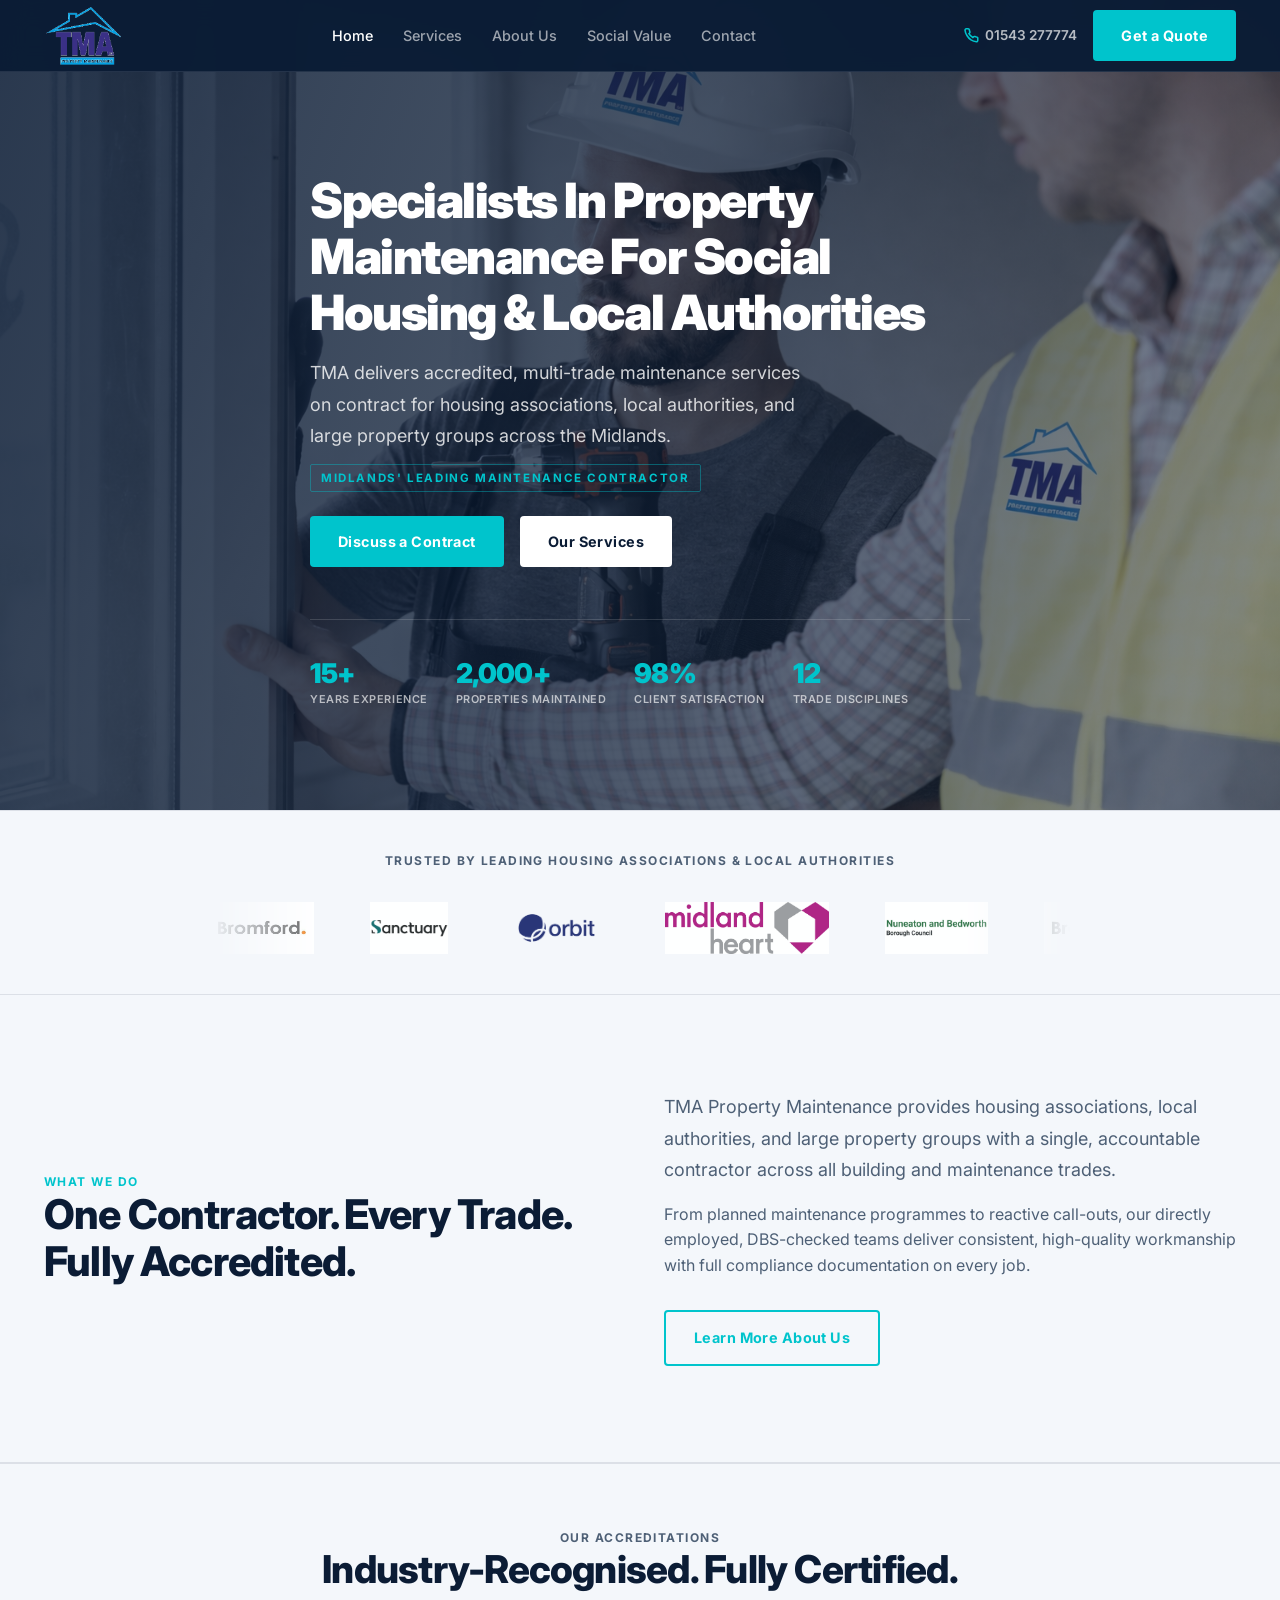
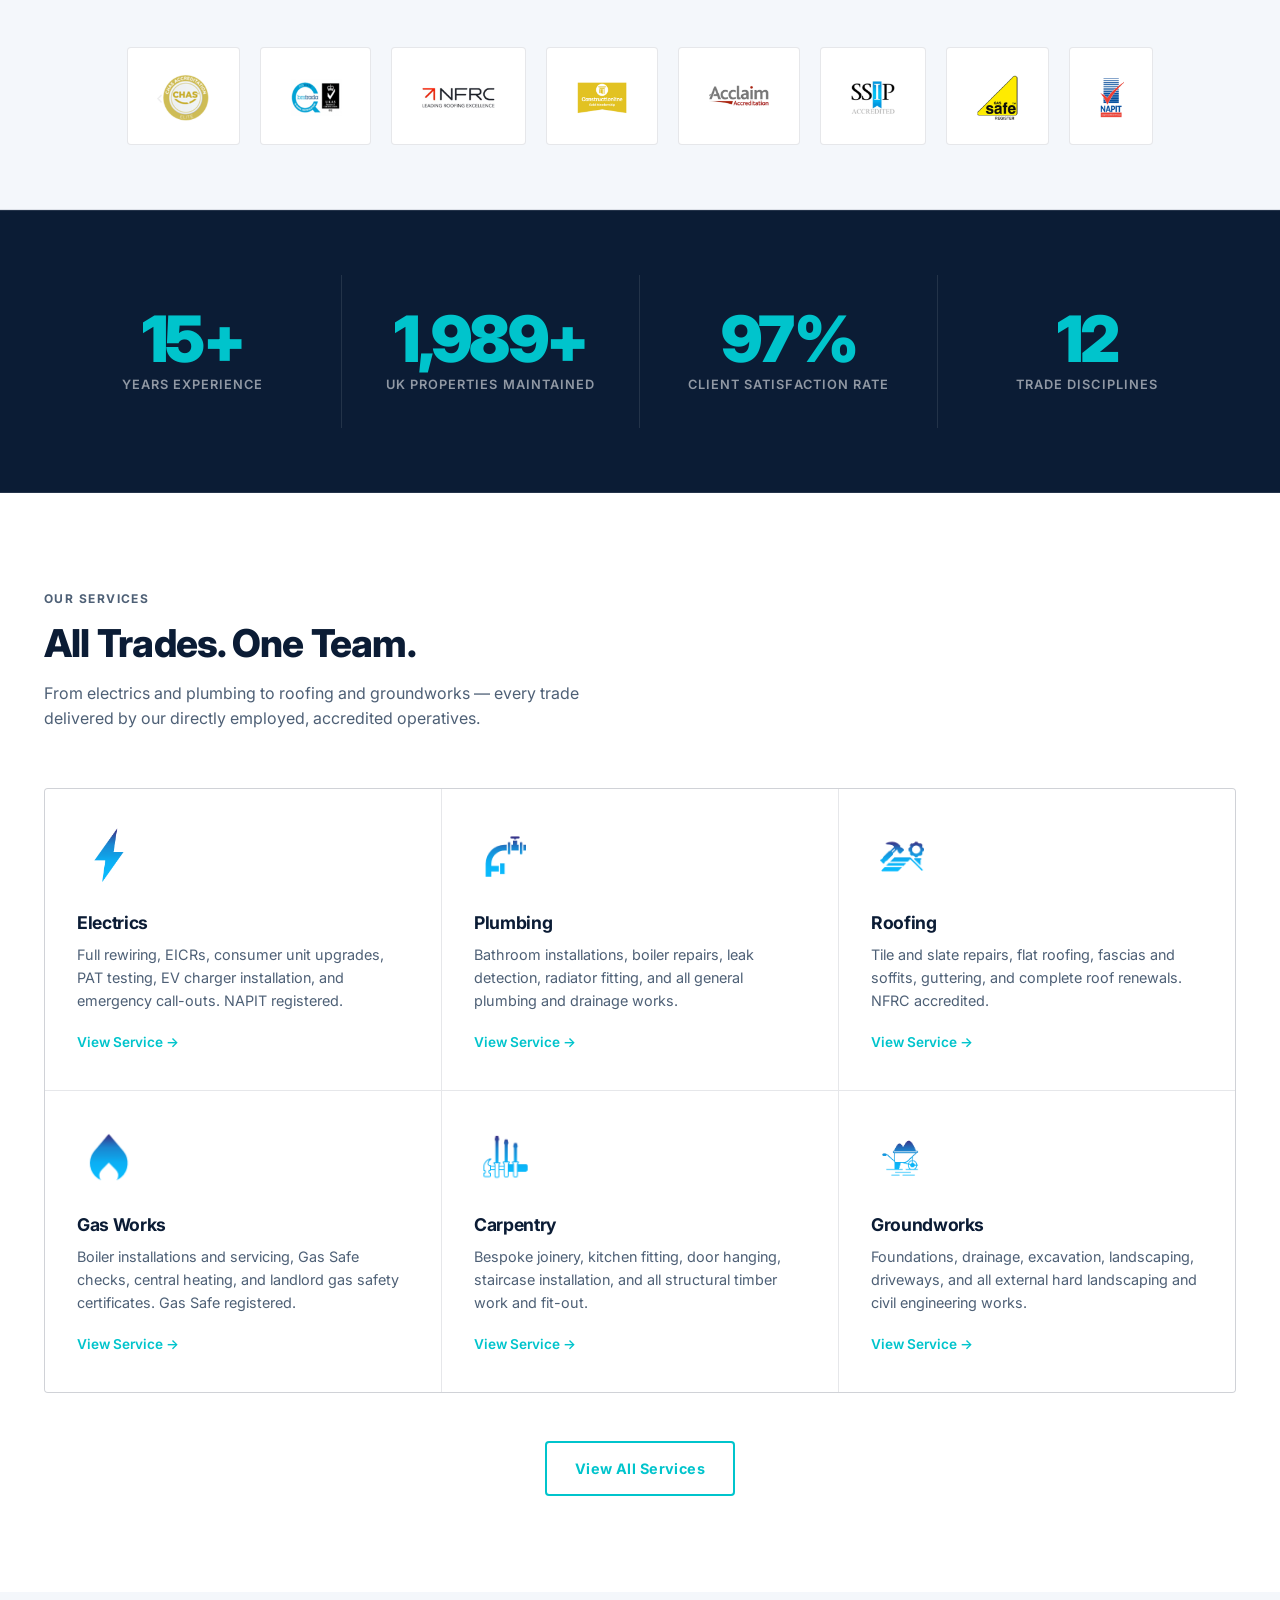
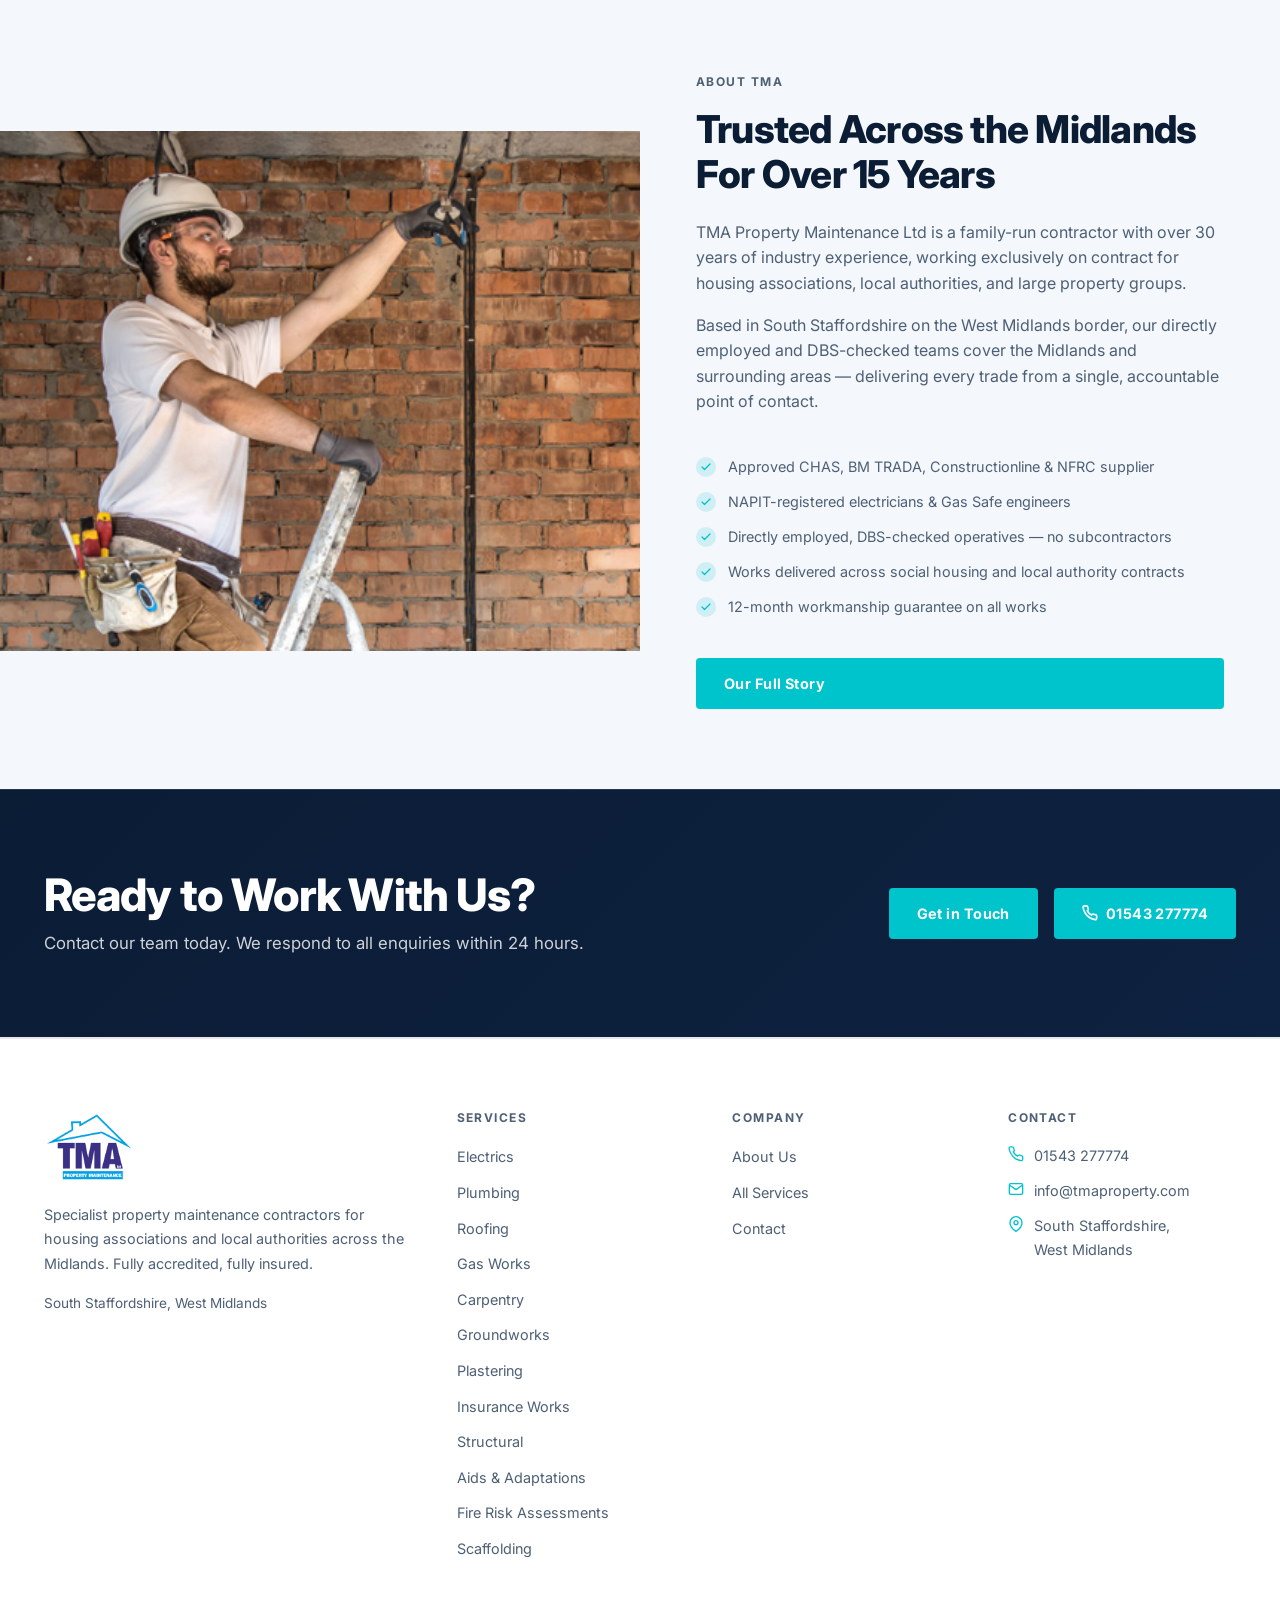
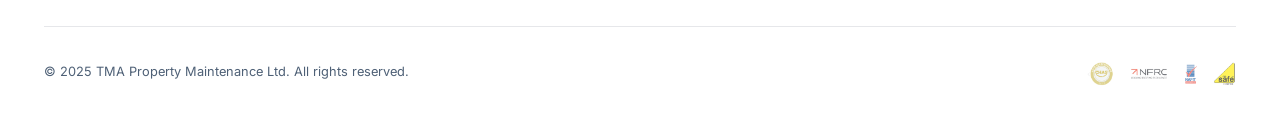
==== commit b0c1ae91: "Show only first 6 services on homepage Co-Authored-By: Claude Sonnet 4.6 <noreply@anthropic.com>" ====
--- a/index.html
+++ b/index.html
@@ -238,60 +238,6 @@
         <h3>Groundworks</h3>
         <p>Foundations, drainage, excavation, landscaping, driveways, and all external hard landscaping and civil engineering works.</p>
         <a href="services/groundworks.html" class="service-card-link">View Service →</a>
-      </div>
-
-      <div class="service-card">
-        <div class="service-card-icon">
-          <img src="images/icons/icon-plastering.png" alt="" />
-        </div>
-        <h3>Plastering</h3>
-        <p>Skimming, rendering, dry lining, coving, and all internal and external plastering to the highest finish standards.</p>
-        <a href="services/plastering.html" class="service-card-link">View Service →</a>
-      </div>
-
-      <div class="service-card">
-        <div class="service-card-icon">
-          <img src="images/icons/icon-insurance.png" alt="" />
-        </div>
-        <h3>Insurance Works</h3>
-        <p>Water, fire, and storm damage restoration. Full reinstatement to pre-loss condition. Insurer-approved and report-ready.</p>
-        <a href="services/insurance.html" class="service-card-link">View Service →</a>
-      </div>
-
-      <div class="service-card">
-        <div class="service-card-icon">
-          <img src="images/icons/icon-structural.png" alt="" />
-        </div>
-        <h3>Structural</h3>
-        <p>Steelwork, underpinning, retaining walls, lintels, and all structural repairs and alterations. Full engineering sign-off.</p>
-        <a href="services/structural.html" class="service-card-link">View Service →</a>
-      </div>
-
-      <div class="service-card">
-        <div class="service-card-icon">
-          <img src="images/icons/icon-aids-adaptations.png" alt="" />
-        </div>
-        <h3>Aids &amp; Adaptations</h3>
-        <p>Wet rooms, grab rails, ramps, door widening, stairlifts, and full DFG and OT-specified accessibility adaptations.</p>
-        <a href="services/aids-adaptations.html" class="service-card-link">View Service →</a>
-      </div>
-
-      <div class="service-card">
-        <div class="service-card-icon">
-          <img src="images/icons/icon-fire-risk.png" alt="" />
-        </div>
-        <h3>Fire Risk Assessments</h3>
-        <p>Types 1–4 fire risk assessments, fire door surveys, emergency lighting testing, and all remedial works. IFE qualified.</p>
-        <a href="services/fire-risk-assessment.html" class="service-card-link">View Service →</a>
-      </div>
-
-      <div class="service-card">
-        <div class="service-card-icon">
-          <img src="images/icons/icon-scaffolding.png" alt="" />
-        </div>
-        <h3>Scaffolding</h3>
-        <p>Domestic and commercial scaffolding erection, hire, and dismantling. TG20 and SG4 compliant. CISRS-trained operatives.</p>
-        <a href="services/scaffolding.html" class="service-card-link">View Service →</a>
       </div>
 
     </div>
--- a/css/style.css
+++ b/css/style.css
@@ -304,14 +304,10 @@
 }
 .service-card:hover { background: var(--bg-alt); }
 .service-card-icon {
-  width: 48px; height: 48px;
-  background: rgba(0,196,204,.12);
-  border-radius: var(--radius);
-  display: flex; align-items: center; justify-content: center;
-  margin-bottom: 20px;
-}
-.service-card-icon svg { width: 24px; height: 24px; color: var(--accent); }
-.service-card-icon img { width: 28px; height: 28px; object-fit: contain; }
+  margin-bottom: 24px;
+}
+.service-card-icon svg { width: 64px; height: 64px; color: var(--accent); }
+.service-card-icon img { width: 64px; height: 64px; object-fit: contain; display: block; }
 .service-card h3 { font-size: 1.1rem; font-weight: 700; margin-bottom: 10px; color: var(--text); }
 .service-card p  { font-size: .9rem; color: var(--text-muted); line-height: 1.6; flex: 1; }
 .service-card-link {
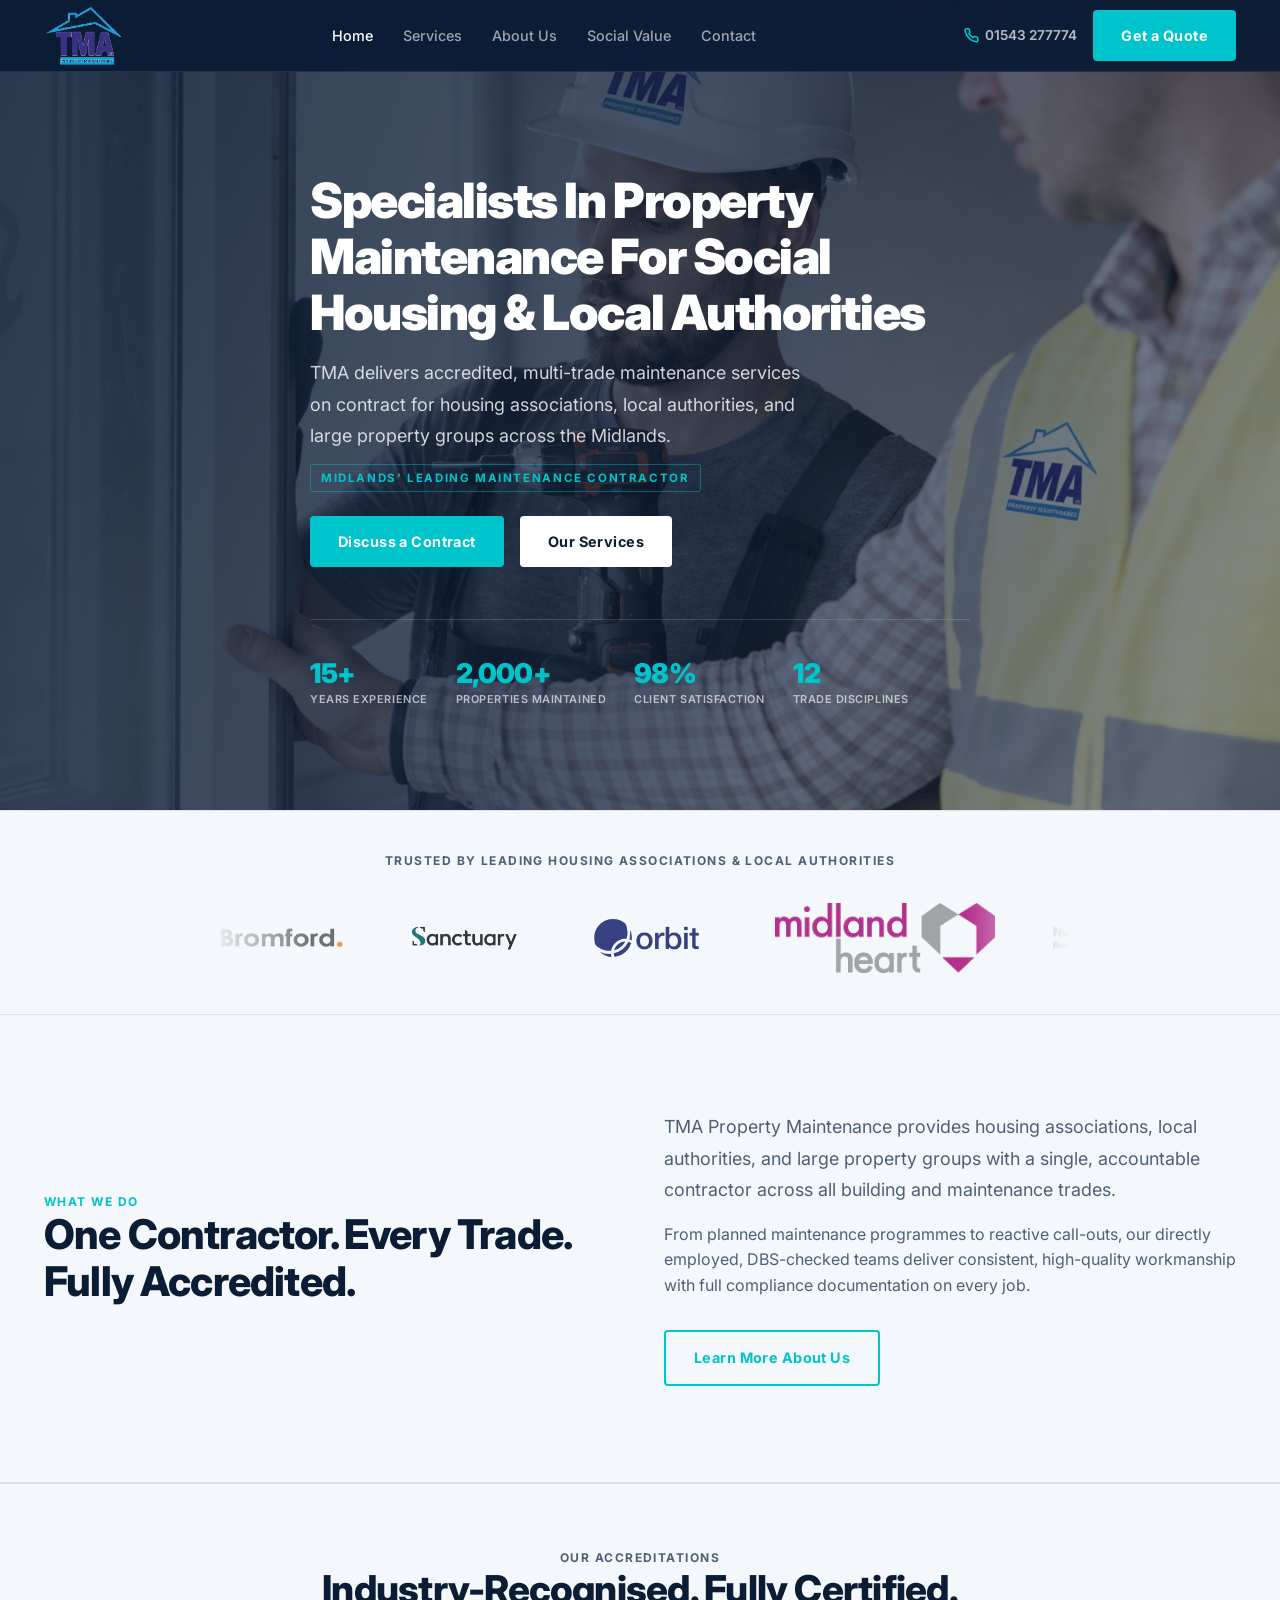
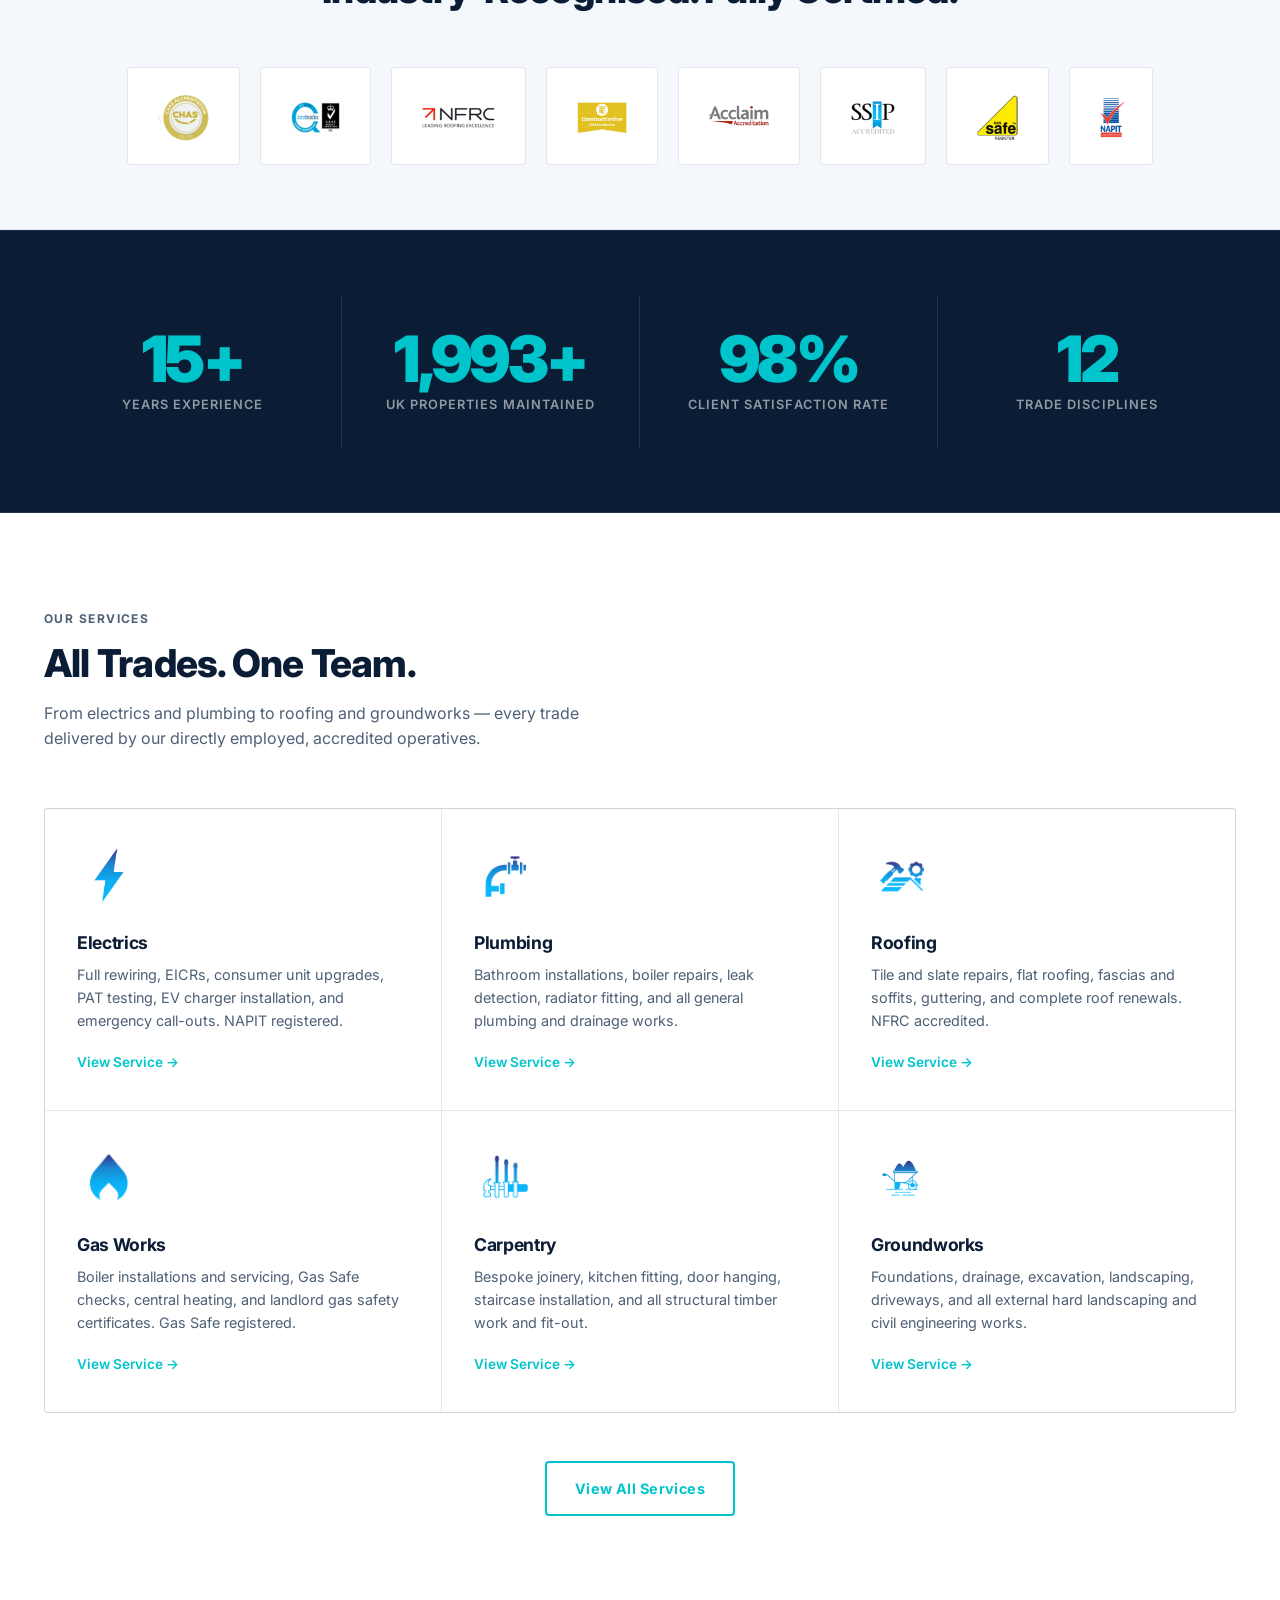
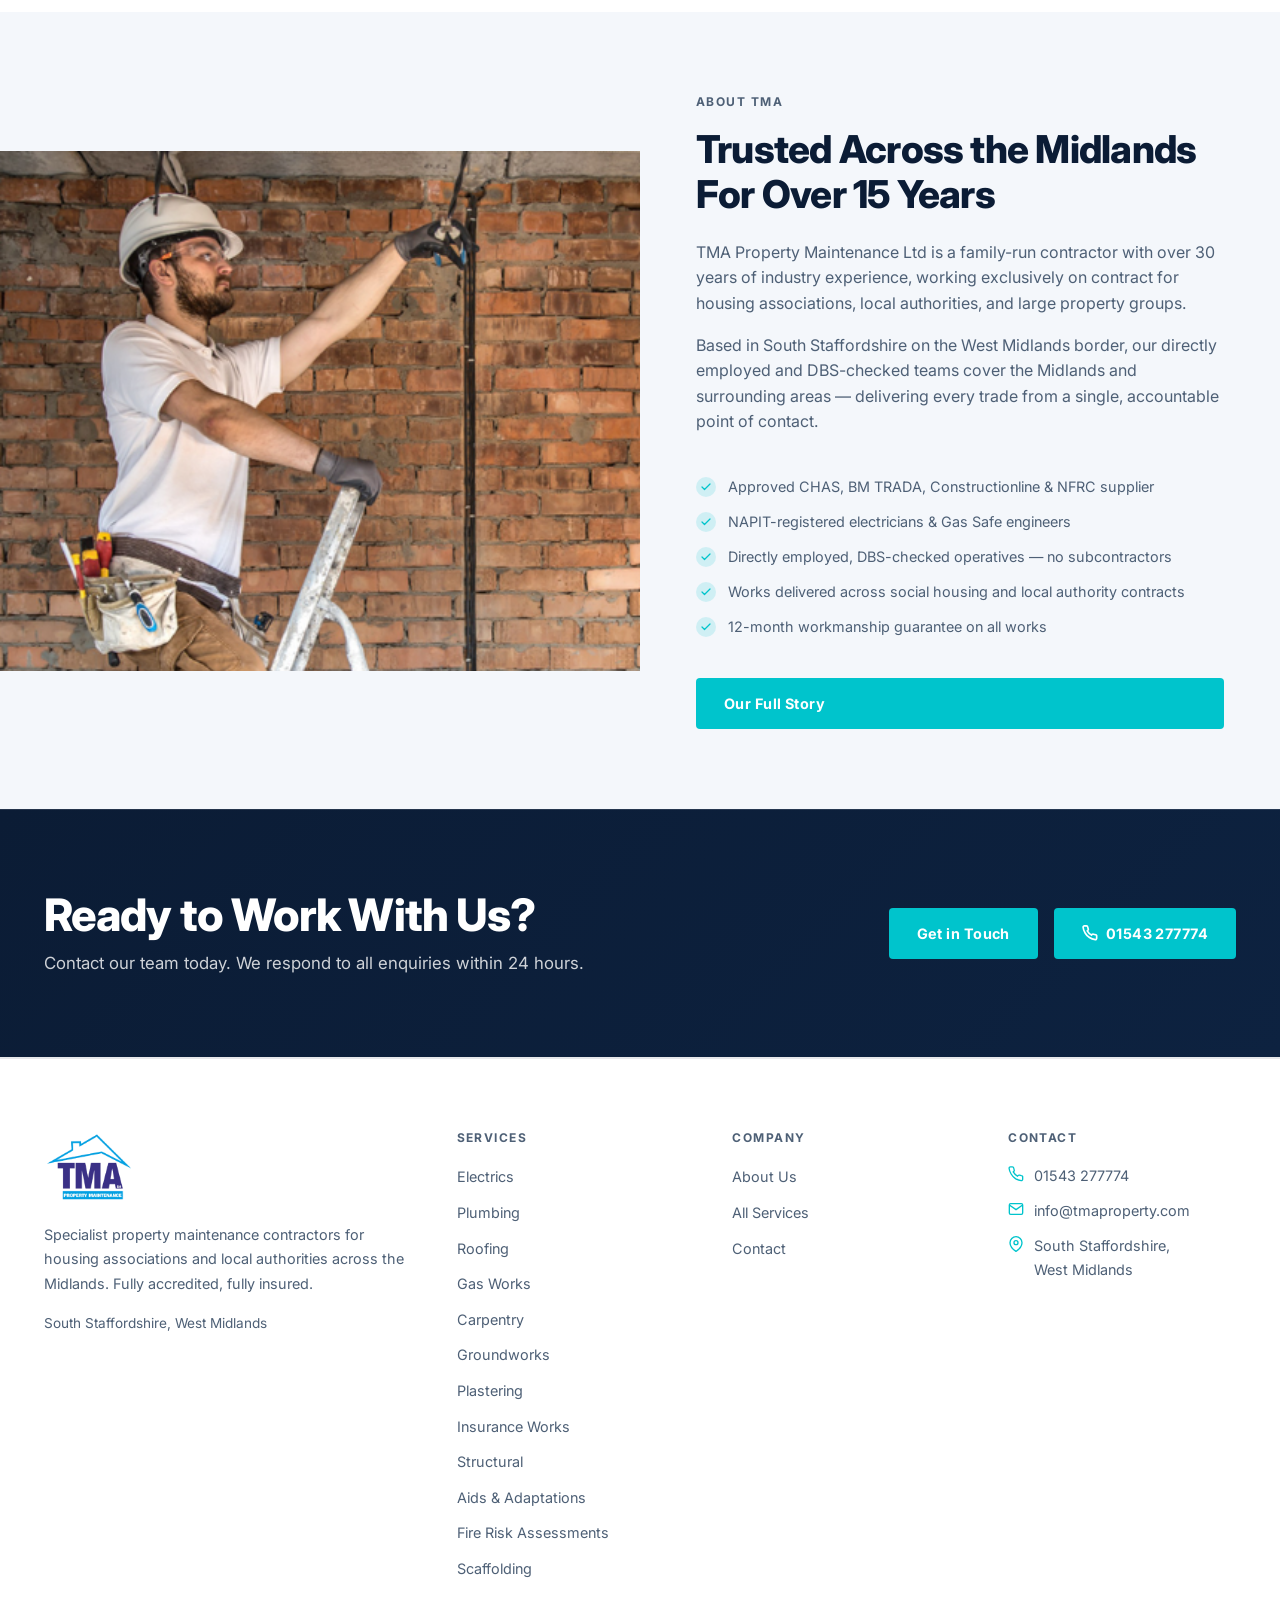
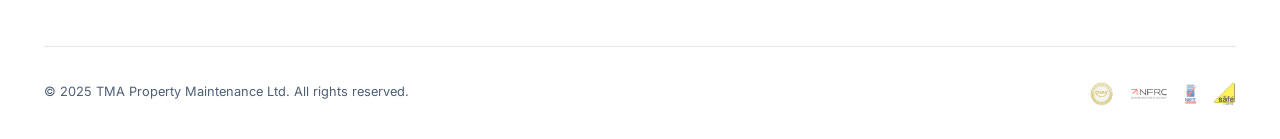
==== commit d1f2ee16: "Remove white backgrounds from client logos using Pillow Processed Bromford, Sanctuary, Midland Heart" ====
--- a/index.html
+++ b/index.html
@@ -92,17 +92,17 @@
   <p class="marquee-label">Trusted by leading housing associations &amp; local authorities</p>
   <div class="marquee-viewport">
     <div class="marquee-track">
-      <img src="images/bromford-Bnw3CX1H.webp" alt="Bromford" />
-      <img src="images/sanctuary-BnesyGfM.jpg" alt="Sanctuary Group" />
+      <img src="images/bromford-Bnw3CX1H-transparent.png" alt="Bromford" />
+      <img src="images/sanctuary-BnesyGfM-transparent.png" alt="Sanctuary Group" />
       <img src="images/orbit-B9R9b-02.png" alt="Orbit" />
-      <img src="images/midland-heart-BrAoRGsY.png" alt="Midland Heart" />
-      <img src="images/nuneaton-bedworth-90QXfGd8.jpg" alt="Nuneaton &amp; Bedworth Borough Council" />
+      <img src="images/midland-heart-BrAoRGsY-transparent.png" alt="Midland Heart" />
+      <img src="images/nuneaton-bedworth-90QXfGd8-transparent.png" alt="Nuneaton &amp; Bedworth Borough Council" />
       <!-- duplicate for seamless loop -->
-      <img src="images/bromford-Bnw3CX1H.webp" alt="Bromford" />
-      <img src="images/sanctuary-BnesyGfM.jpg" alt="Sanctuary Group" />
+      <img src="images/bromford-Bnw3CX1H-transparent.png" alt="Bromford" />
+      <img src="images/sanctuary-BnesyGfM-transparent.png" alt="Sanctuary Group" />
       <img src="images/orbit-B9R9b-02.png" alt="Orbit" />
-      <img src="images/midland-heart-BrAoRGsY.png" alt="Midland Heart" />
-      <img src="images/nuneaton-bedworth-90QXfGd8.jpg" alt="Nuneaton &amp; Bedworth Borough Council" />
+      <img src="images/midland-heart-BrAoRGsY-transparent.png" alt="Midland Heart" />
+      <img src="images/nuneaton-bedworth-90QXfGd8-transparent.png" alt="Nuneaton &amp; Bedworth Borough Council" />
     </div>
   </div>
 </div>
--- a/css/style.css
+++ b/css/style.css
@@ -254,8 +254,9 @@
   width: max-content;
 }
 .marquee-track img {
-  height: 52px; width: auto; max-width: 180px; object-fit: contain;
-  opacity: .9; transition: opacity .2s; flex-shrink: 0;
+  height: 72px; width: auto; max-width: 220px; object-fit: contain;
+  opacity: .85;
+  transition: opacity .2s; flex-shrink: 0;
 }
 .marquee-track img:hover { opacity: 1; }
 @keyframes marquee {
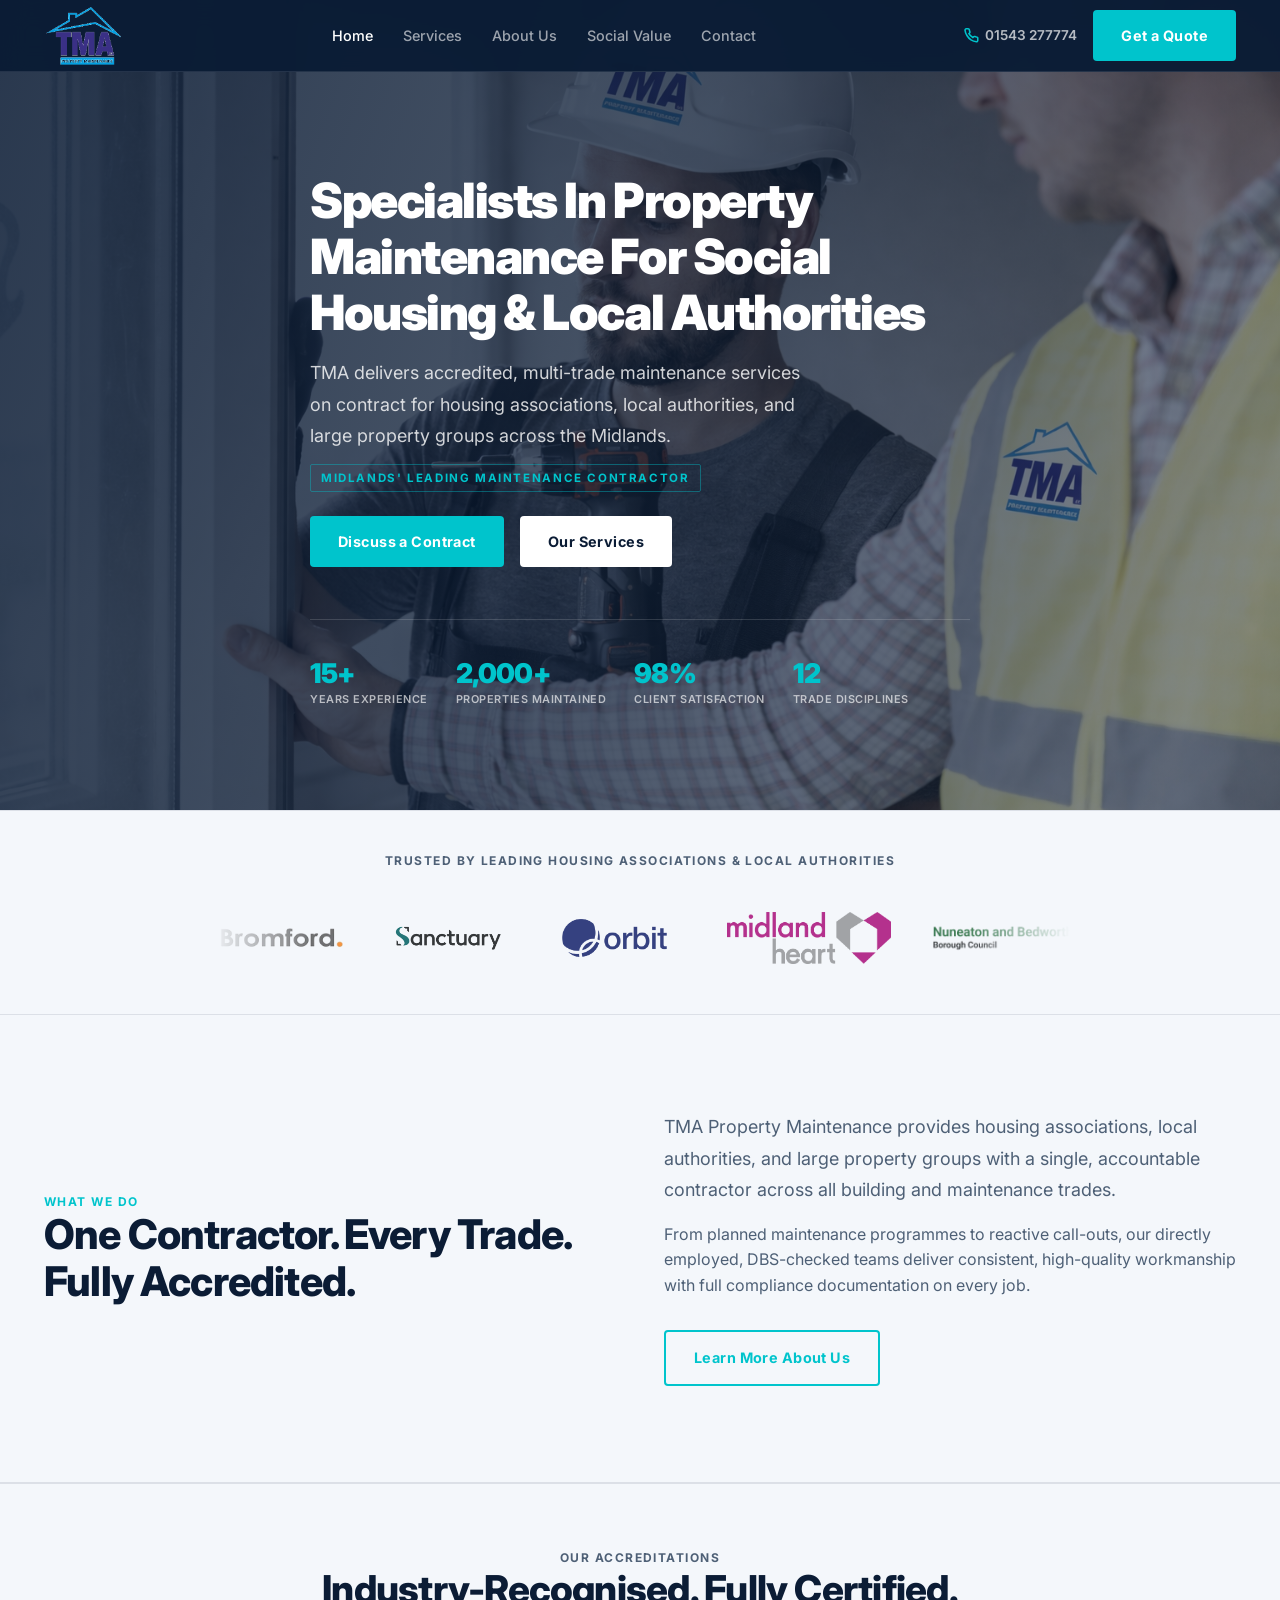
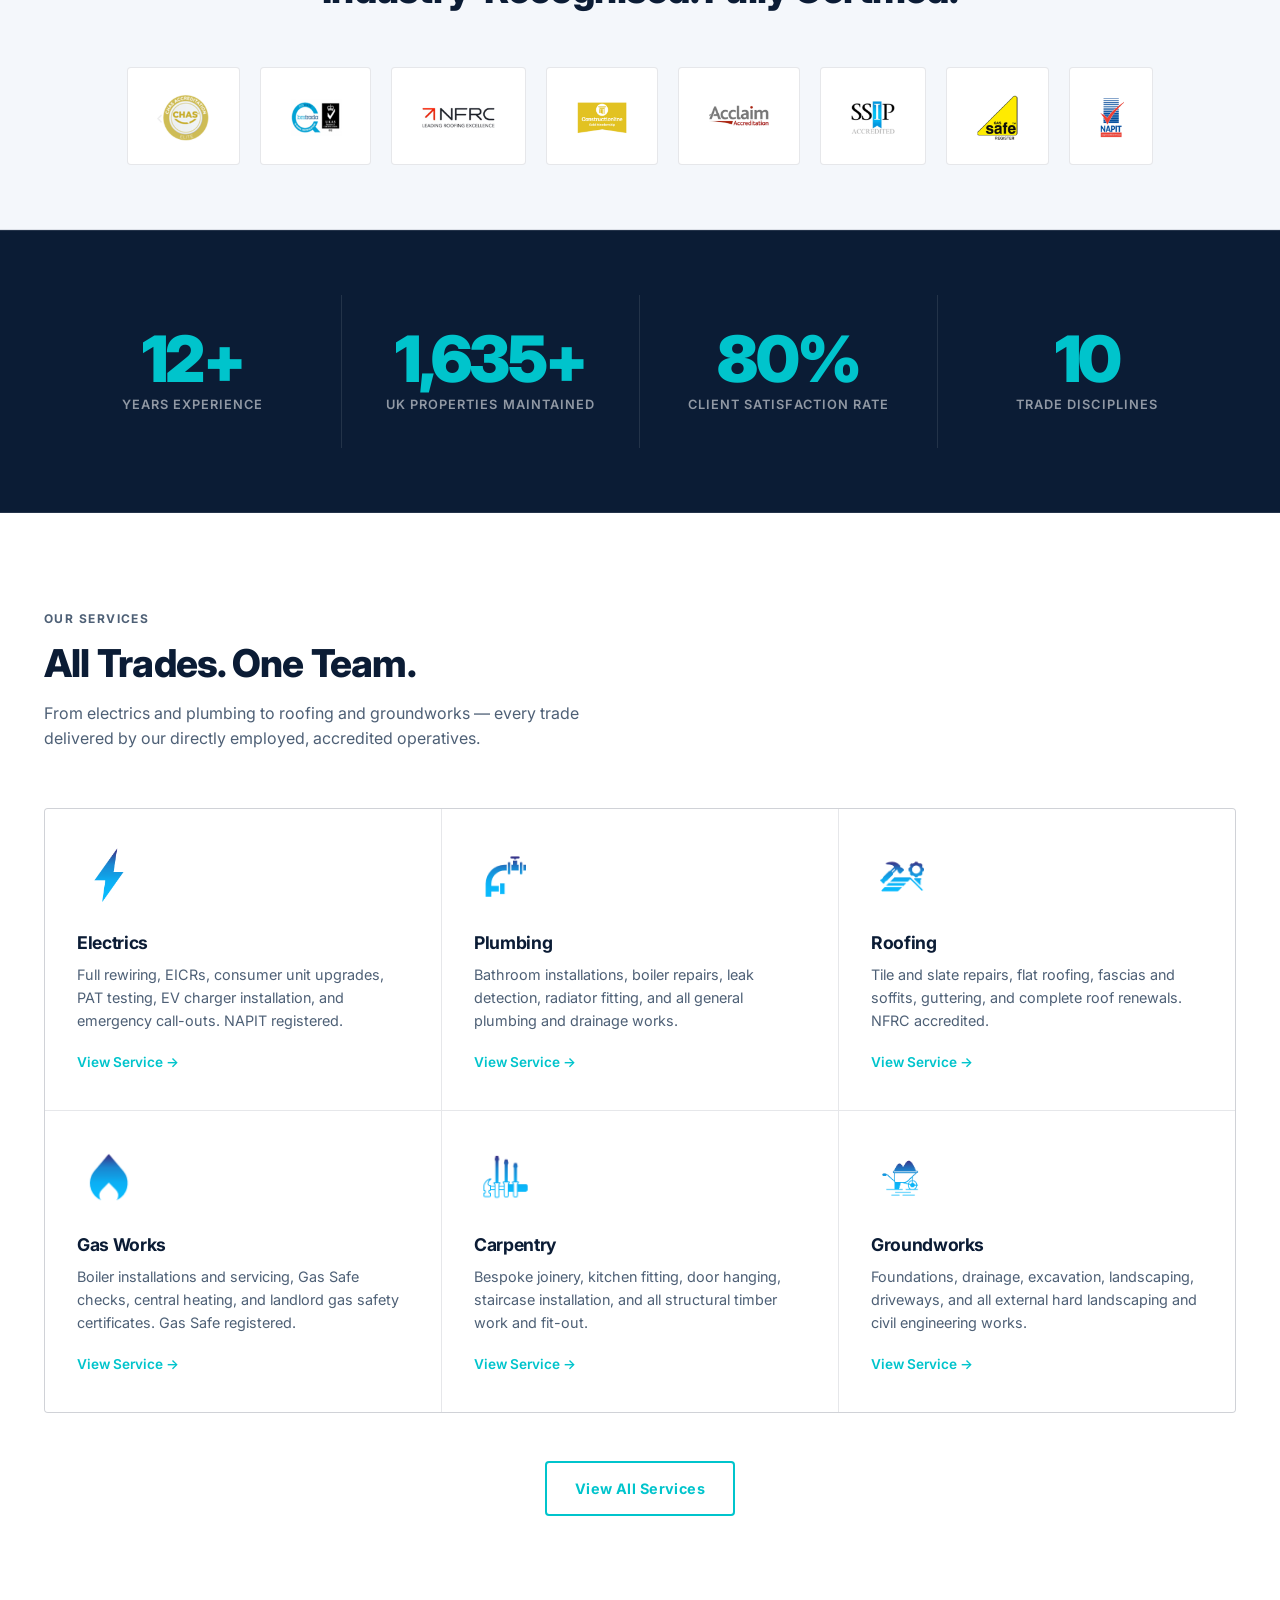
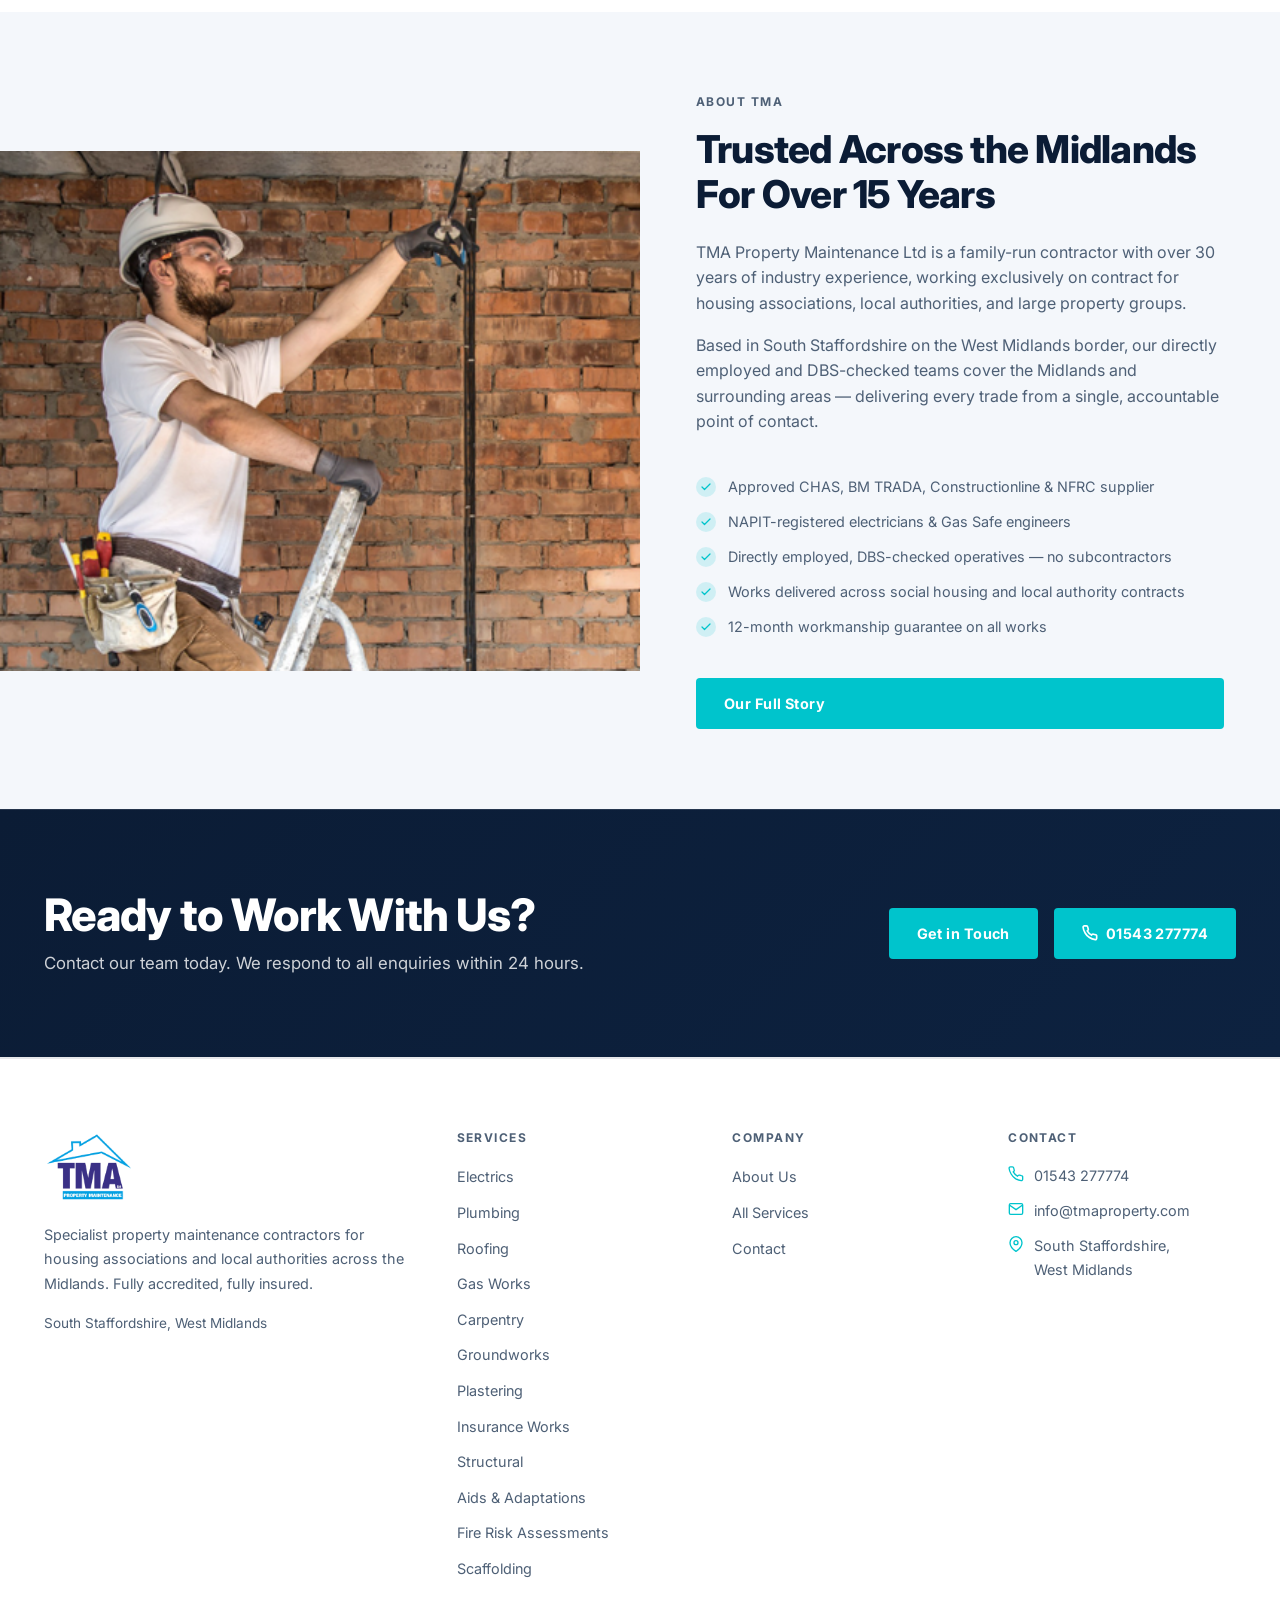
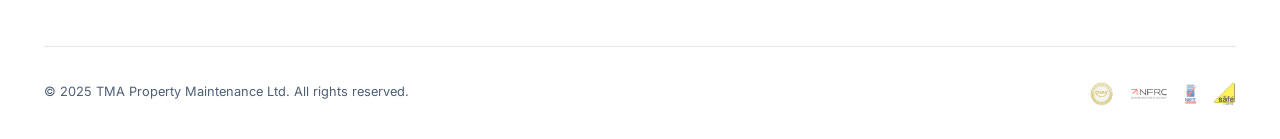
==== commit c436d152: "Keep Midland Heart at 52px, increase other logos to 72px Co-Authored-By: Claude Sonnet 4.6 <noreply@" ====
--- a/index.html
+++ b/index.html
@@ -92,17 +92,17 @@
   <p class="marquee-label">Trusted by leading housing associations &amp; local authorities</p>
   <div class="marquee-viewport">
     <div class="marquee-track">
-      <img src="images/bromford-Bnw3CX1H-transparent.png" alt="Bromford" />
-      <img src="images/sanctuary-BnesyGfM-transparent.png" alt="Sanctuary Group" />
-      <img src="images/orbit-B9R9b-02.png" alt="Orbit" />
+      <img src="images/bromford-Bnw3CX1H-transparent.png" alt="Bromford" class="logo-lg" />
+      <img src="images/sanctuary-BnesyGfM-transparent.png" alt="Sanctuary Group" class="logo-lg" />
+      <img src="images/orbit-B9R9b-02.png" alt="Orbit" class="logo-lg" />
       <img src="images/midland-heart-BrAoRGsY-transparent.png" alt="Midland Heart" />
-      <img src="images/nuneaton-bedworth-90QXfGd8-transparent.png" alt="Nuneaton &amp; Bedworth Borough Council" />
+      <img src="images/nuneaton-bedworth-90QXfGd8-transparent.png" alt="Nuneaton &amp; Bedworth Borough Council" class="logo-lg" />
       <!-- duplicate for seamless loop -->
-      <img src="images/bromford-Bnw3CX1H-transparent.png" alt="Bromford" />
-      <img src="images/sanctuary-BnesyGfM-transparent.png" alt="Sanctuary Group" />
-      <img src="images/orbit-B9R9b-02.png" alt="Orbit" />
+      <img src="images/bromford-Bnw3CX1H-transparent.png" alt="Bromford" class="logo-lg" />
+      <img src="images/sanctuary-BnesyGfM-transparent.png" alt="Sanctuary Group" class="logo-lg" />
+      <img src="images/orbit-B9R9b-02.png" alt="Orbit" class="logo-lg" />
       <img src="images/midland-heart-BrAoRGsY-transparent.png" alt="Midland Heart" />
-      <img src="images/nuneaton-bedworth-90QXfGd8-transparent.png" alt="Nuneaton &amp; Bedworth Borough Council" />
+      <img src="images/nuneaton-bedworth-90QXfGd8-transparent.png" alt="Nuneaton &amp; Bedworth Borough Council" class="logo-lg" />
     </div>
   </div>
 </div>
--- a/css/style.css
+++ b/css/style.css
@@ -249,15 +249,16 @@
           mask-image: linear-gradient(to right, transparent 0%, black 12%, black 88%, transparent 100%);
 }
 .marquee-track {
-  display: flex; gap: 56px; align-items: center;
+  display: flex; gap: 40px; align-items: center;
   animation: marquee 22s linear infinite;
   width: max-content;
 }
 .marquee-track img {
-  height: 72px; width: auto; max-width: 220px; object-fit: contain;
-  opacity: .85;
-  transition: opacity .2s; flex-shrink: 0;
-}
+  height: 52px; width: auto; object-fit: contain;
+  opacity: .85; flex-shrink: 0;
+  transition: opacity .2s;
+}
+.marquee-track img.logo-lg { height: 72px; }
 .marquee-track img:hover { opacity: 1; }
 @keyframes marquee {
   from { transform: translateX(0); }
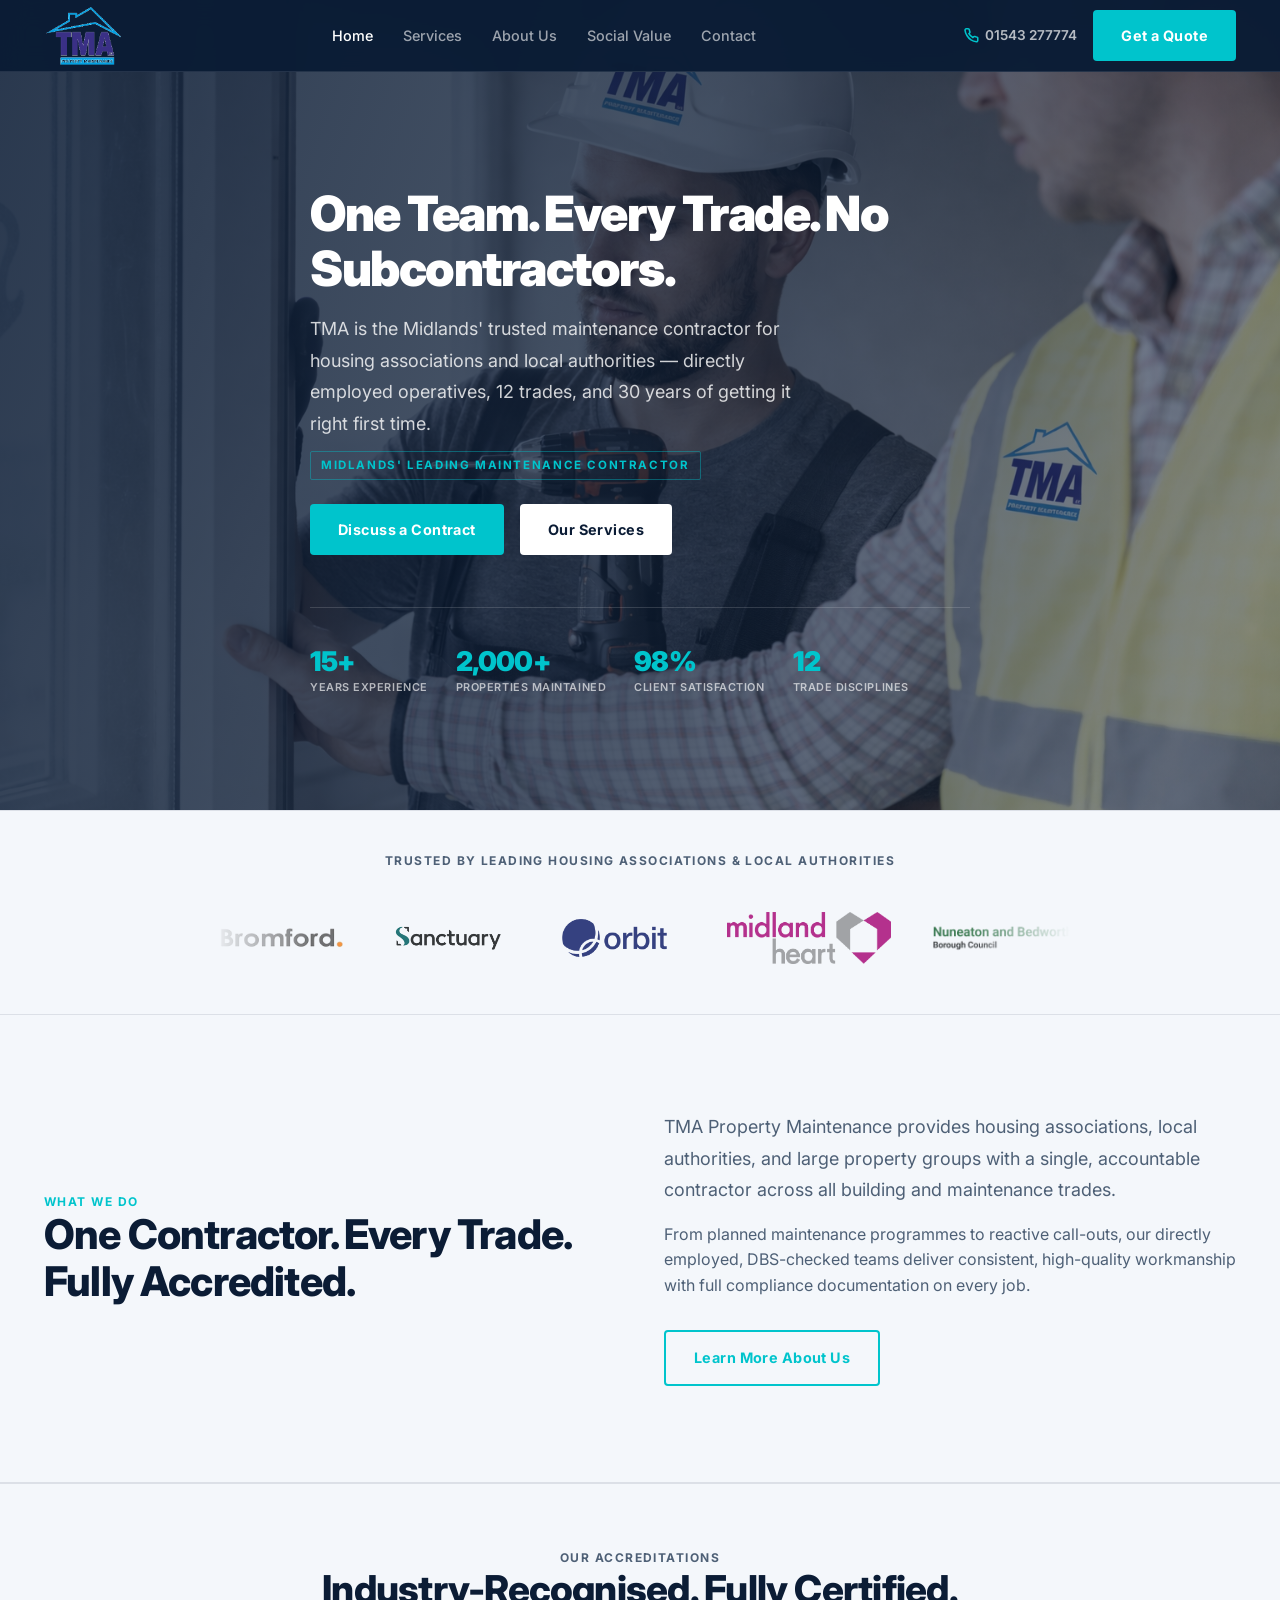
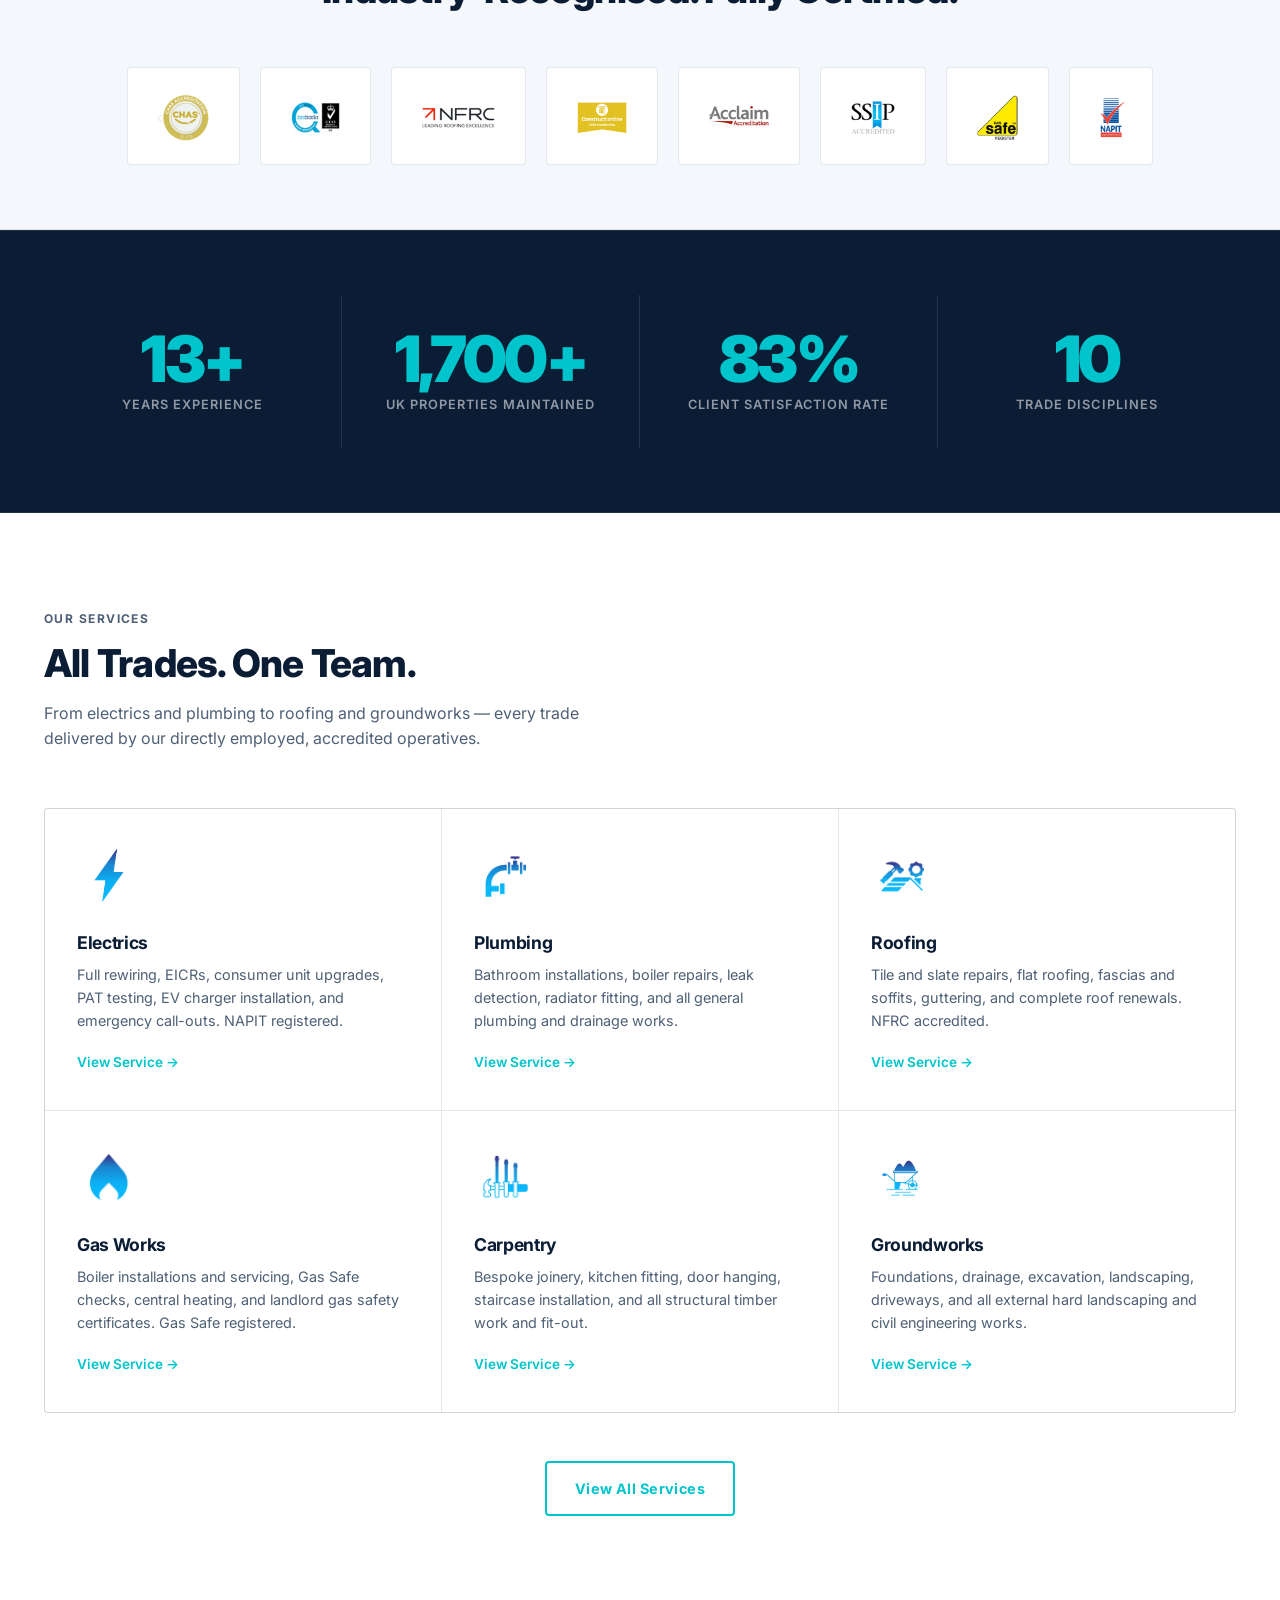
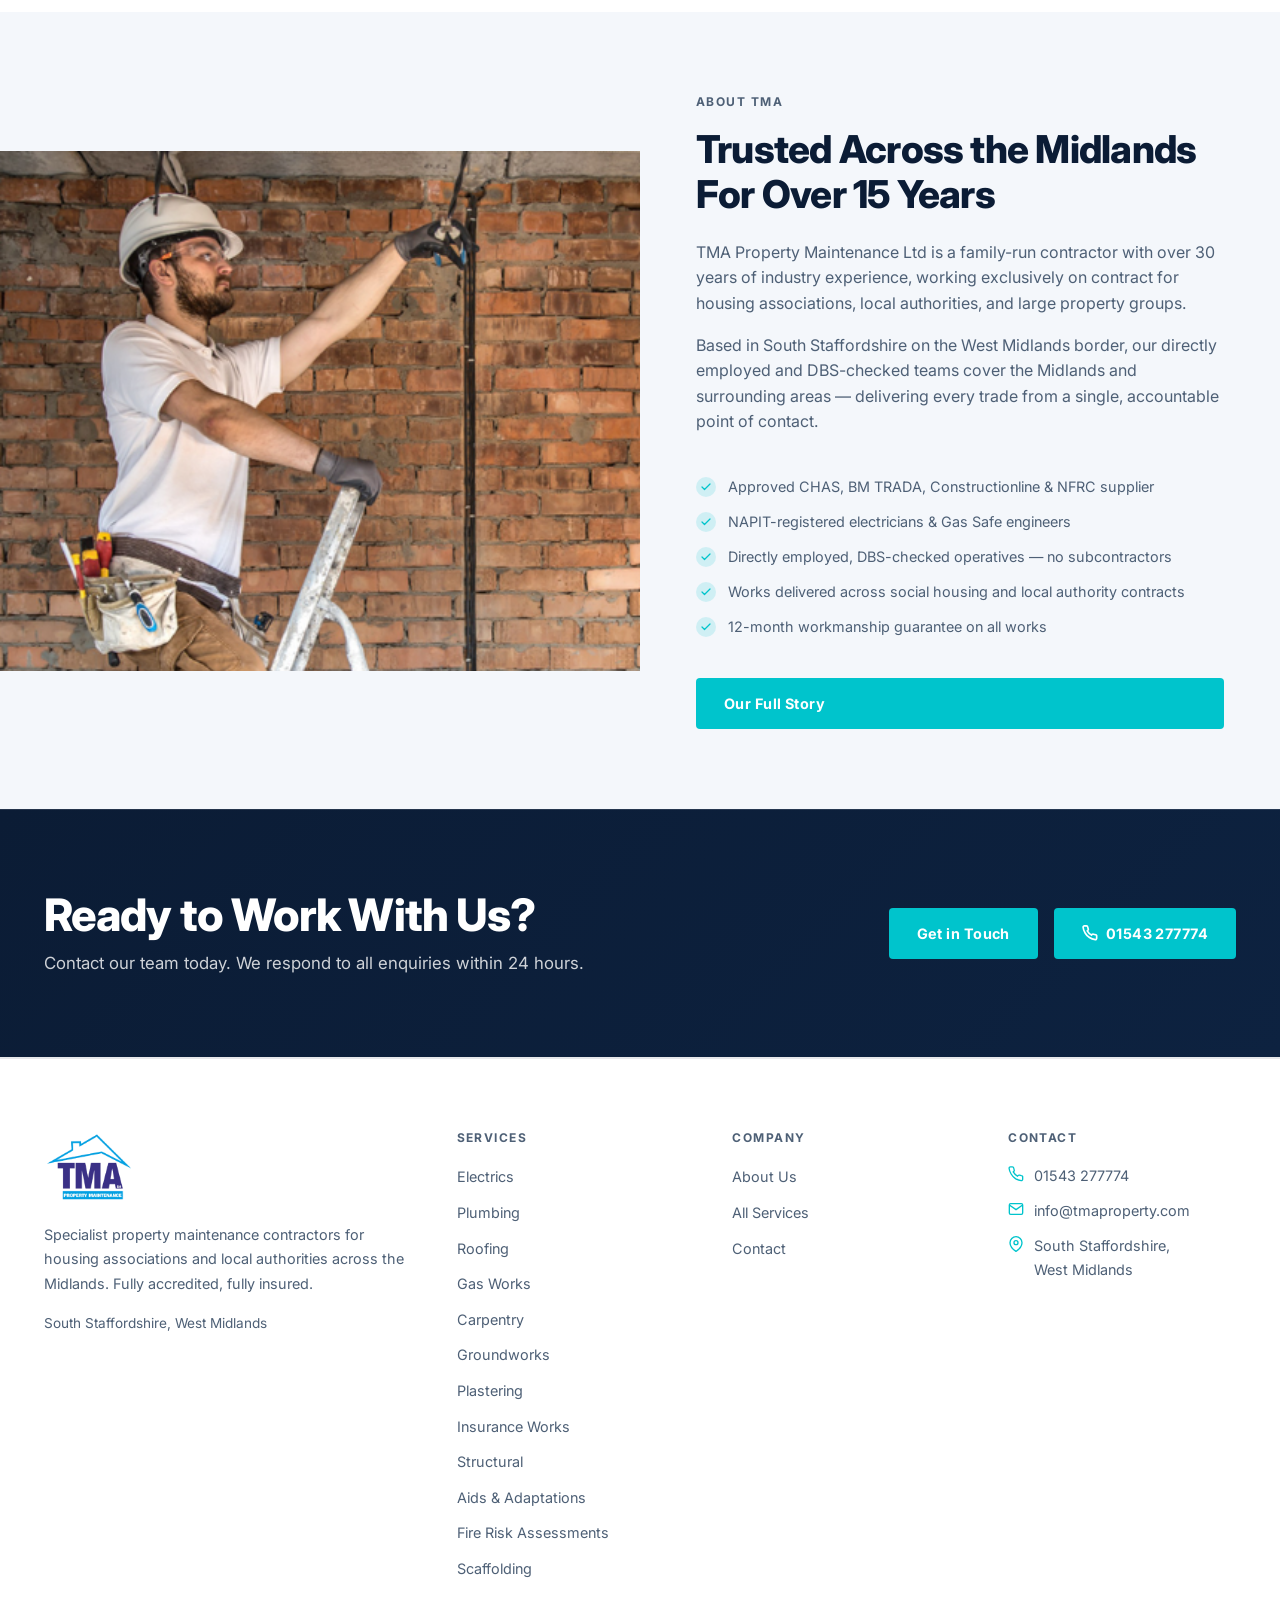
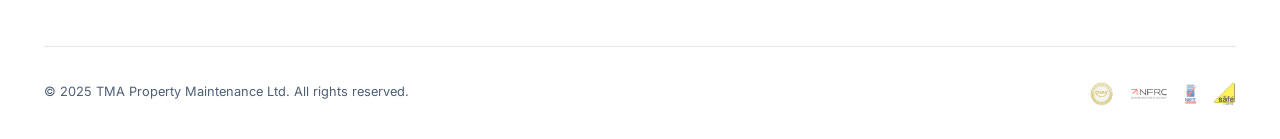
==== commit 70fb6bc5: "Rewrite hero headline — lead with TMA's real differentiator Old: "Specialists In Property Maintenanc" ====
--- a/index.html
+++ b/index.html
@@ -56,8 +56,8 @@
   <div class="home-hero-overlay"></div>
   <div class="container">
     <div class="home-hero-content">
-      <h1 class="display-xl">Specialists In Property Maintenance For Social Housing &amp; Local Authorities</h1>
-      <p class="lead">TMA delivers accredited, multi-trade maintenance services on contract for housing associations, local authorities, and large property groups across the Midlands.</p>
+      <h1 class="display-xl">One Team. Every Trade. No Subcontractors.</h1>
+      <p class="lead">TMA is the Midlands' trusted maintenance contractor for housing associations and local authorities — directly employed operatives, 12 trades, and 30 years of getting it right first time.</p>
       <p class="hero-tagline">Midlands' Leading Maintenance Contractor</p>
       <div class="hero-ctas">
         <a href="contact.html" class="btn btn-primary">Discuss a Contract</a>
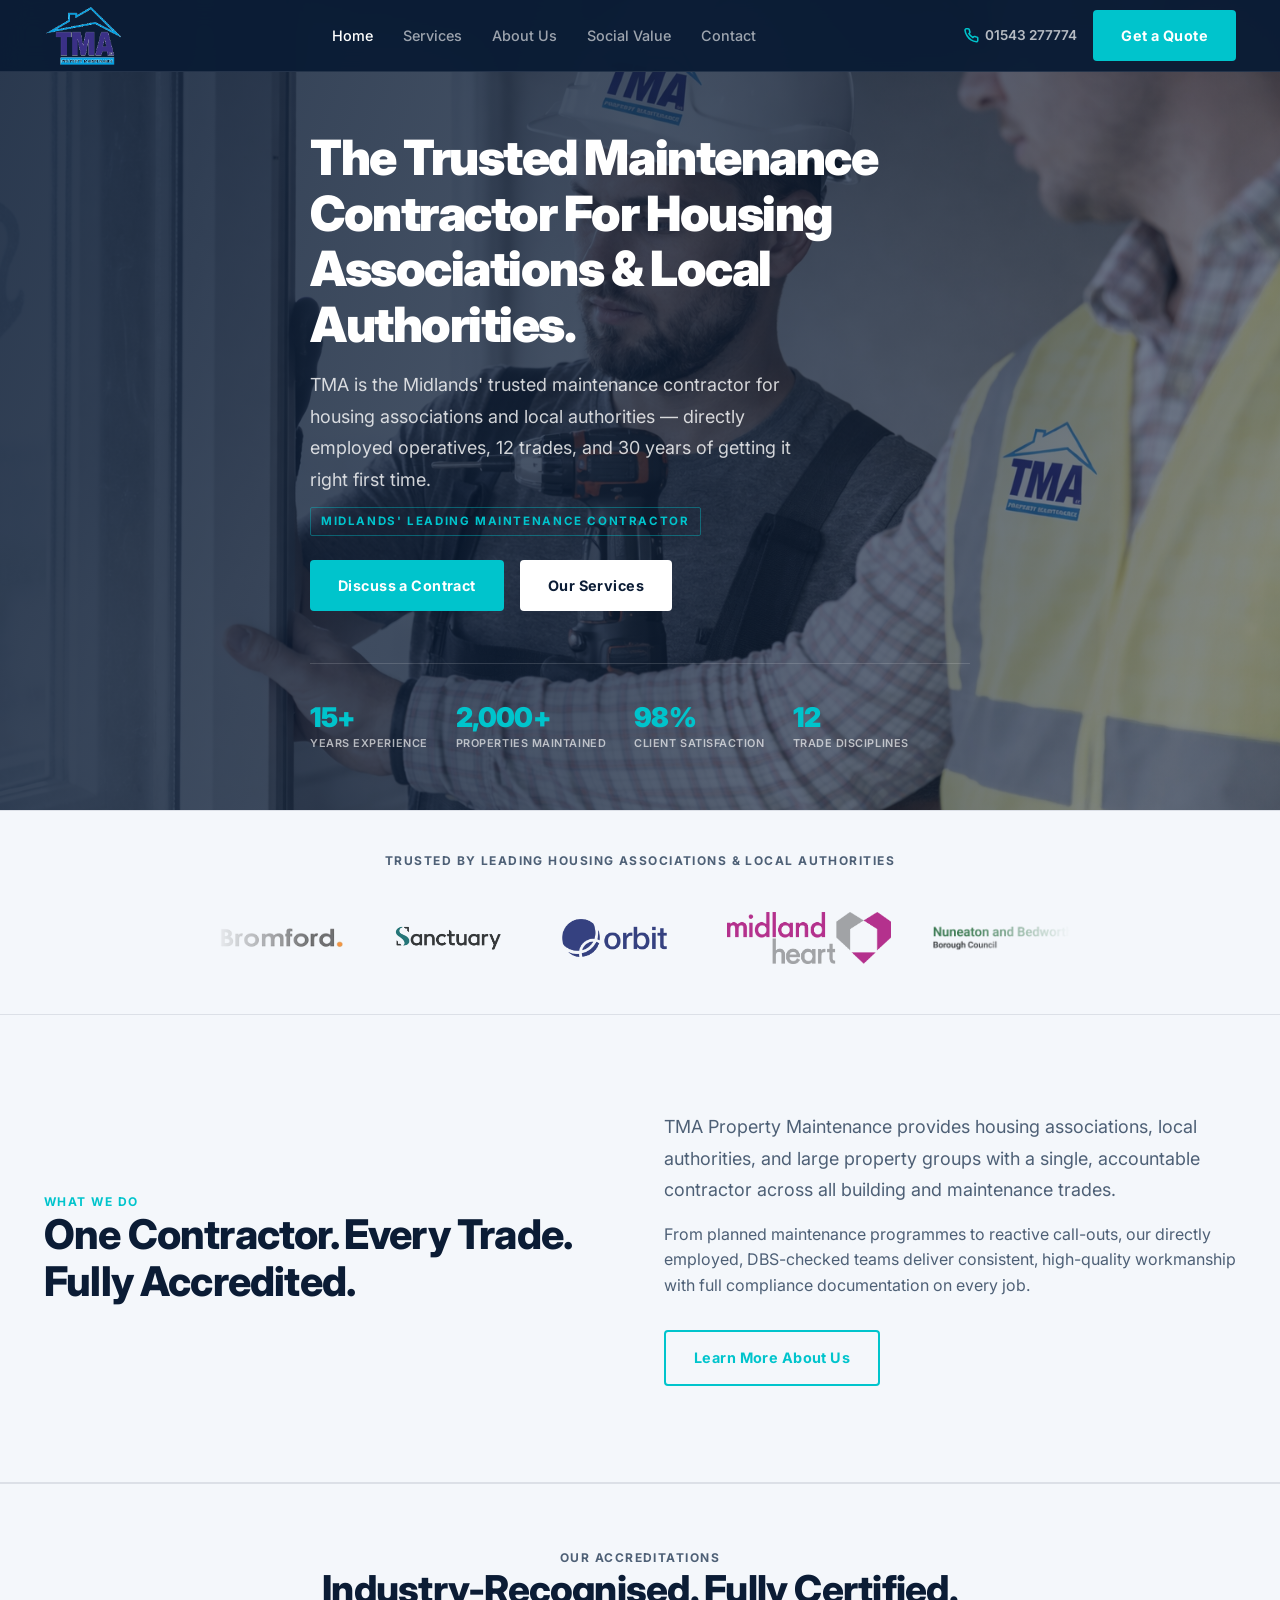
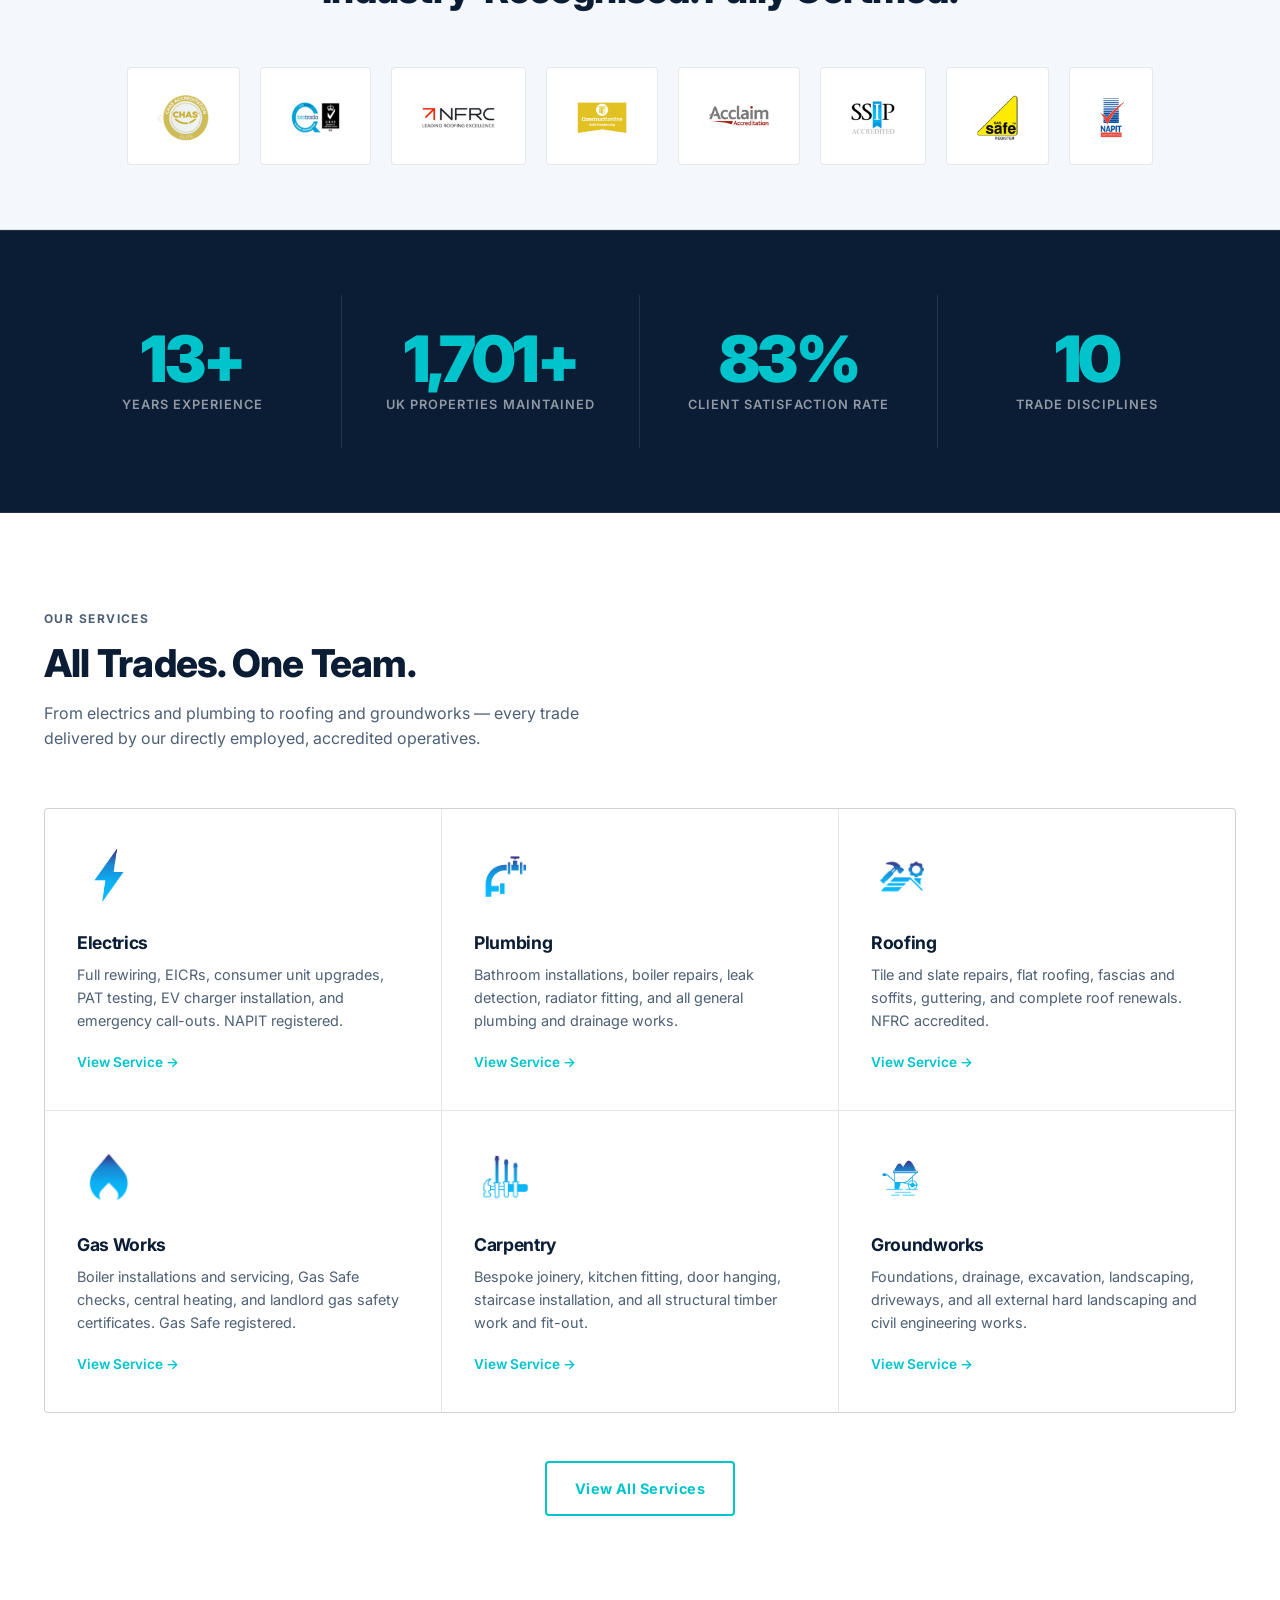
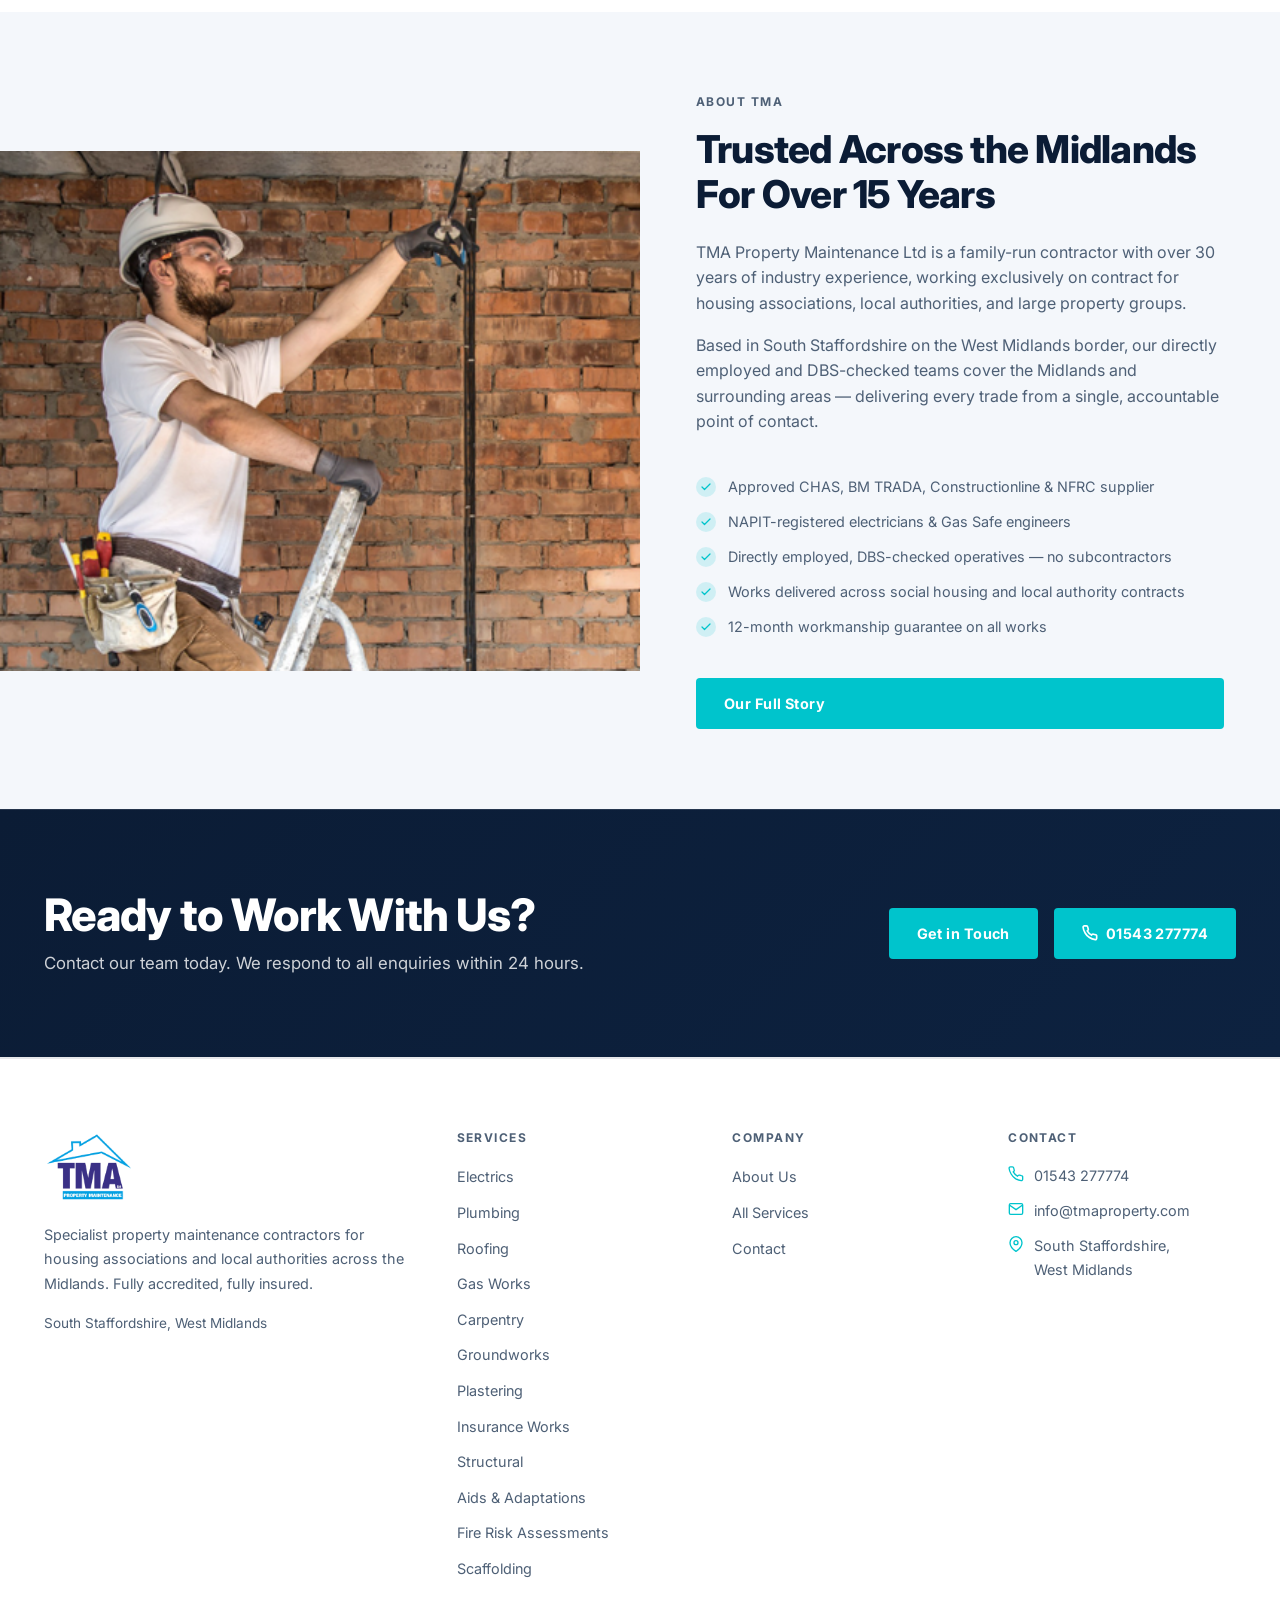
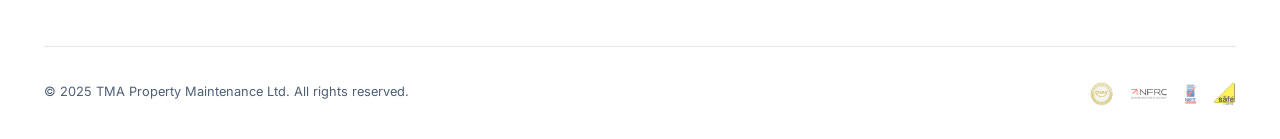
==== commit 1d63ba1f: "Update hero headline to reference housing associations & local authorities Co-Authored-By: Claude So" ====
--- a/index.html
+++ b/index.html
@@ -56,7 +56,7 @@
   <div class="home-hero-overlay"></div>
   <div class="container">
     <div class="home-hero-content">
-      <h1 class="display-xl">One Team. Every Trade. No Subcontractors.</h1>
+      <h1 class="display-xl">The Trusted Maintenance Contractor For Housing Associations &amp; Local Authorities.</h1>
       <p class="lead">TMA is the Midlands' trusted maintenance contractor for housing associations and local authorities — directly employed operatives, 12 trades, and 30 years of getting it right first time.</p>
       <p class="hero-tagline">Midlands' Leading Maintenance Contractor</p>
       <div class="hero-ctas">
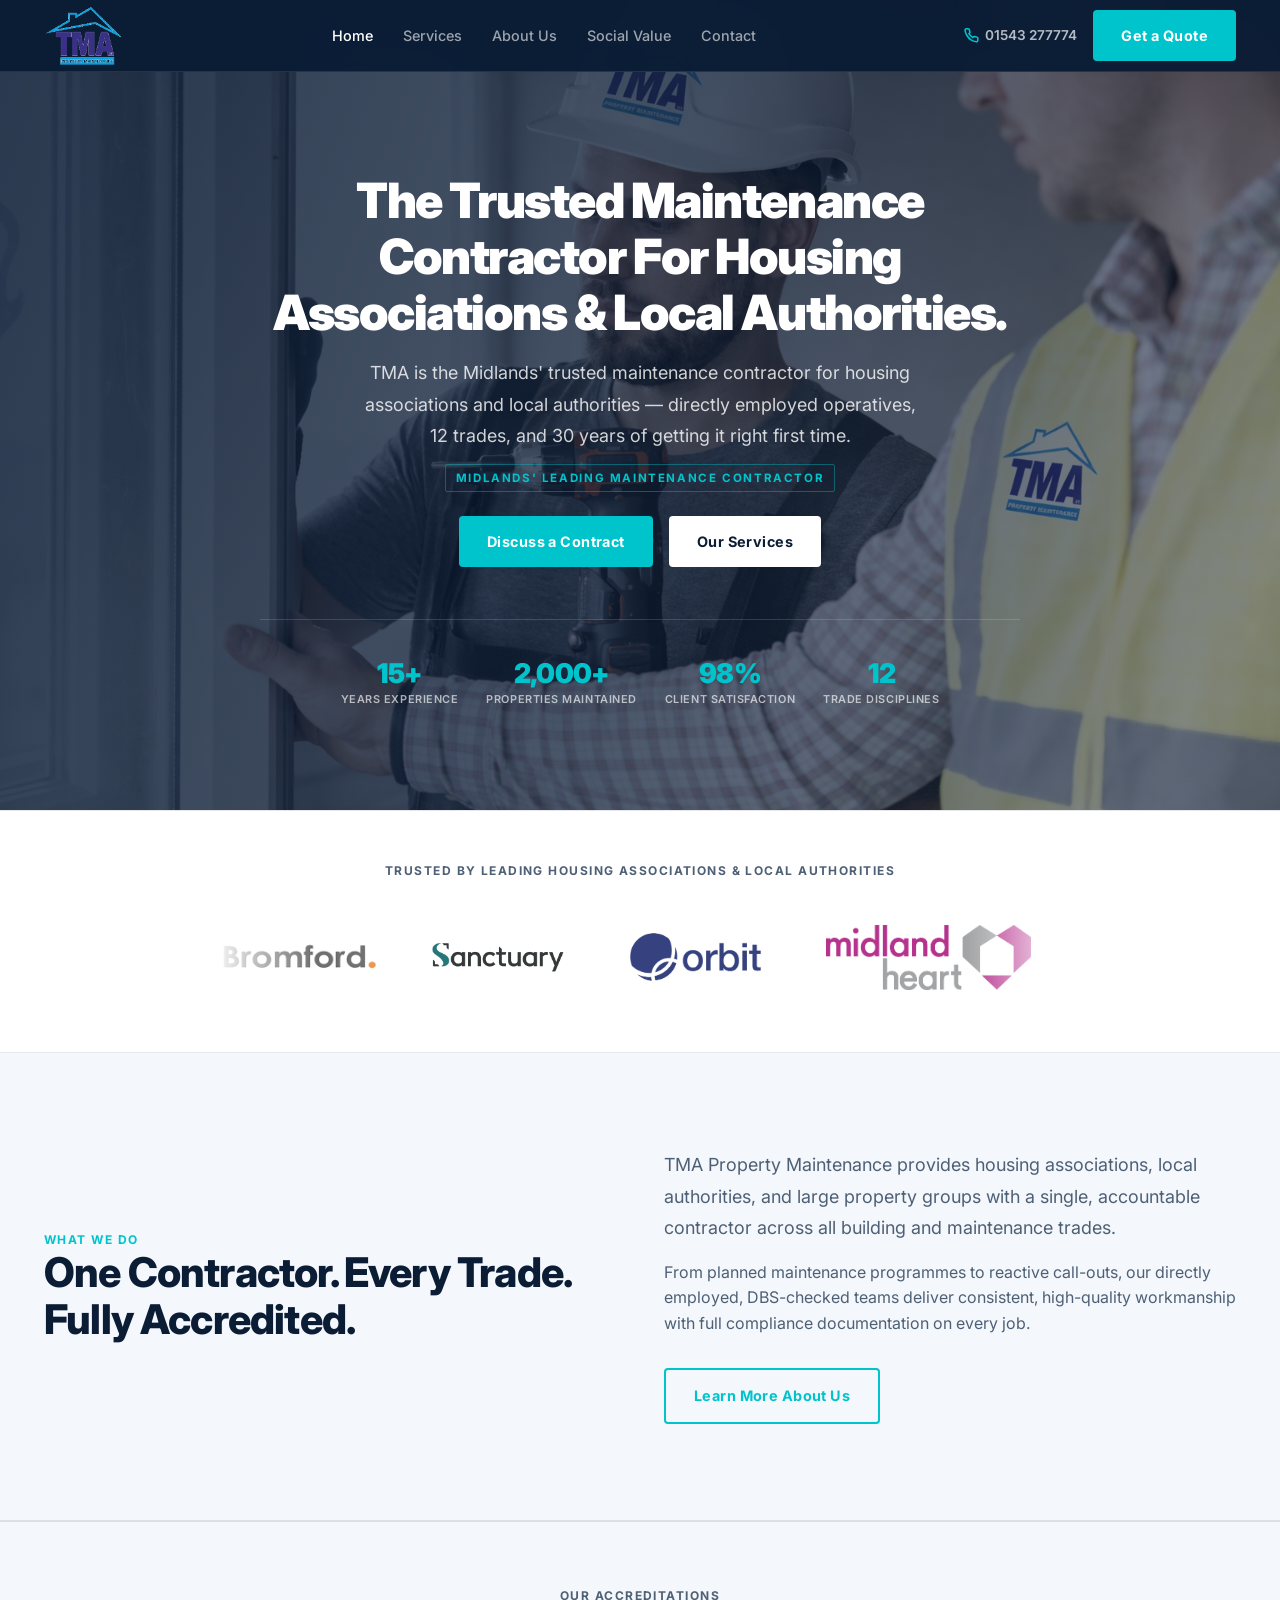
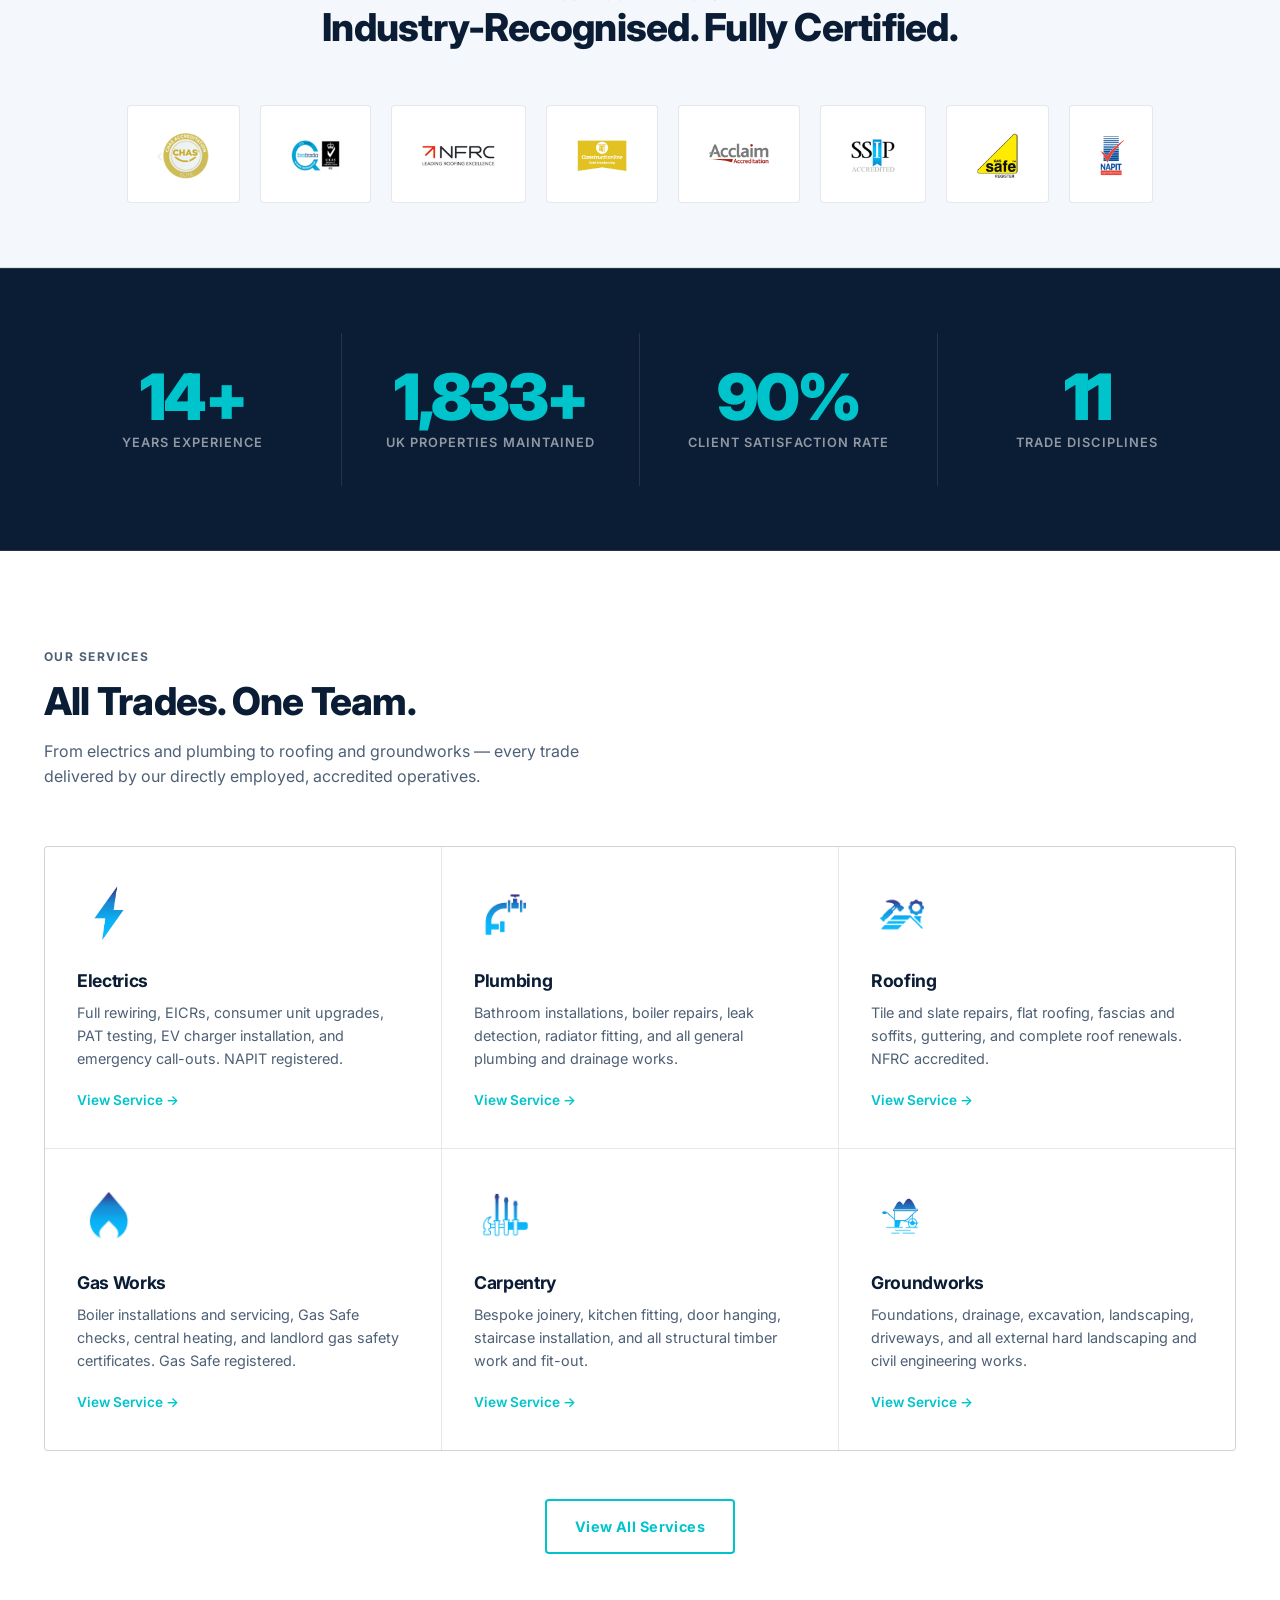
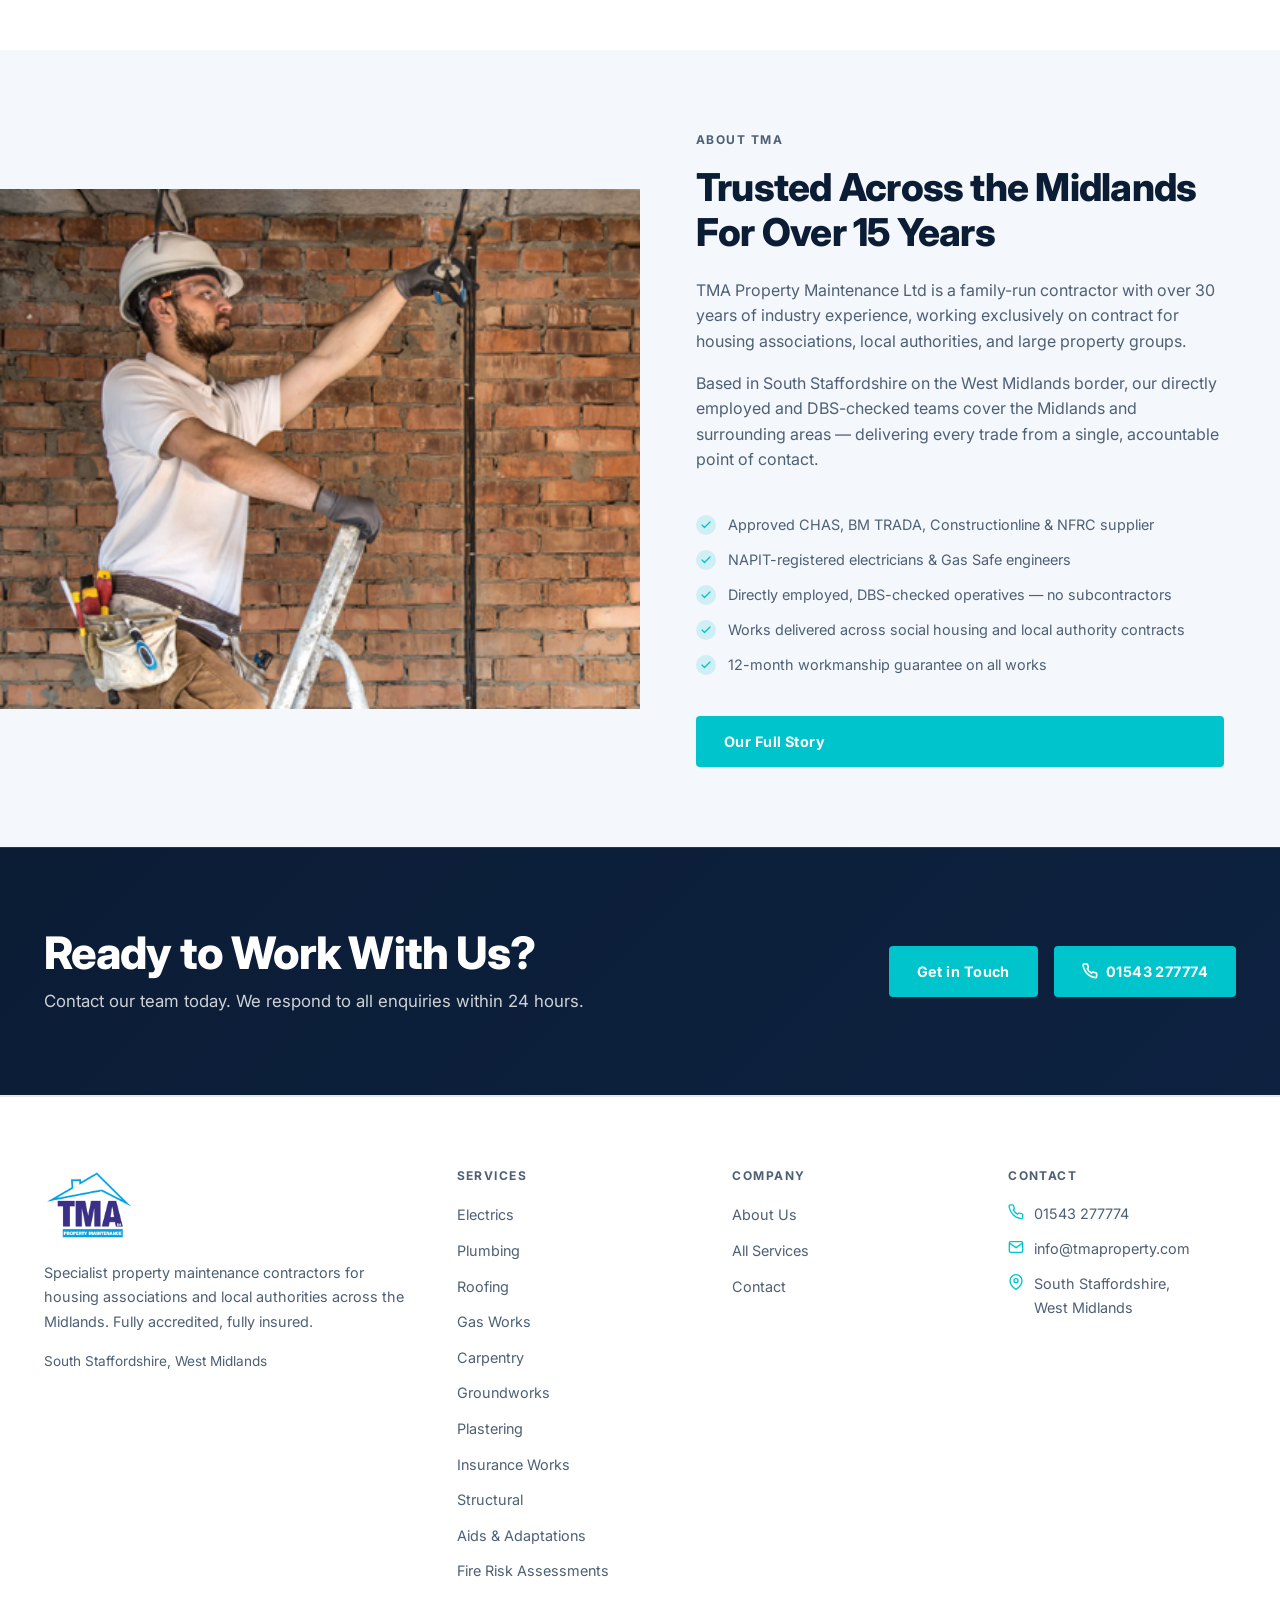
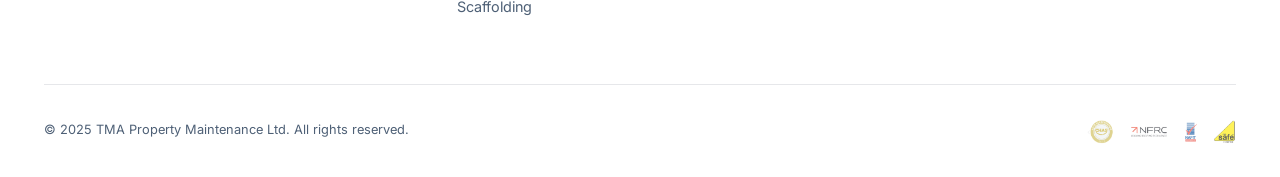
==== commit 419ba573: "Update index page design and optimize partner logos Co-Authored-By: Claude Sonnet 4.6 <noreply@anthr" ====
--- a/index.html
+++ b/index.html
@@ -94,13 +94,13 @@
     <div class="marquee-track">
       <img src="images/bromford-Bnw3CX1H-transparent.png" alt="Bromford" class="logo-lg" />
       <img src="images/sanctuary-BnesyGfM-transparent.png" alt="Sanctuary Group" class="logo-lg" />
-      <img src="images/orbit-B9R9b-02.png" alt="Orbit" class="logo-lg" />
+      <img src="images/orbit-B9R9b-02-transparent.png" alt="Orbit" class="logo-lg" />
       <img src="images/midland-heart-BrAoRGsY-transparent.png" alt="Midland Heart" />
       <img src="images/nuneaton-bedworth-90QXfGd8-transparent.png" alt="Nuneaton &amp; Bedworth Borough Council" class="logo-lg" />
       <!-- duplicate for seamless loop -->
       <img src="images/bromford-Bnw3CX1H-transparent.png" alt="Bromford" class="logo-lg" />
       <img src="images/sanctuary-BnesyGfM-transparent.png" alt="Sanctuary Group" class="logo-lg" />
-      <img src="images/orbit-B9R9b-02.png" alt="Orbit" class="logo-lg" />
+      <img src="images/orbit-B9R9b-02-transparent.png" alt="Orbit" class="logo-lg" />
       <img src="images/midland-heart-BrAoRGsY-transparent.png" alt="Midland Heart" />
       <img src="images/nuneaton-bedworth-90QXfGd8-transparent.png" alt="Nuneaton &amp; Bedworth Borough Council" class="logo-lg" />
     </div>
--- a/css/style.css
+++ b/css/style.css
@@ -202,10 +202,14 @@
 }
 .home-hero-content {
   position: relative; z-index: 2;
-  max-width: 660px;
-}
+  max-width: 760px;
+  margin: 0 auto;
+  text-align: center;
+}
+.home-hero-content .lead { text-align: center; }
+.home-hero-content .hero-ctas { justify-content: center; }
 .home-hero-content h1 { margin-bottom: 16px; color: #fff; }
-.home-hero-content .lead { margin-bottom: 12px; max-width: 500px; color: rgba(255,255,255,0.8); }
+.home-hero-content .lead { margin-bottom: 12px; max-width: 560px; margin-left: auto; margin-right: auto; color: rgba(255,255,255,0.8); }
 .hero-tagline {
   display: inline-block;
   font-size: .72rem; font-weight: 700; letter-spacing: .14em; text-transform: uppercase;
@@ -220,6 +224,7 @@
   display: flex; gap: 28px; margin-top: 52px; padding-top: 40px;
   border-top: 1px solid rgba(255,255,255,0.15);
   flex-wrap: nowrap;
+  justify-content: center;
 }
 .hero-stat-num {
   font-size: 1.7rem; font-weight: 900; color: var(--accent);
@@ -229,10 +234,10 @@
 
 /* ── Marquee (partner logos) ────────────────────────── */
 .marquee-section {
-  background: var(--bg-alt);
+  background: #ffffff;
   border-top: 1px solid var(--border);
   border-bottom: 1px solid var(--border);
-  padding: 40px 0;
+  padding: 50px 0;
 }
 .marquee-label {
   text-align: center; font-size: .75rem; font-weight: 700;
@@ -250,15 +255,15 @@
 }
 .marquee-track {
   display: flex; gap: 40px; align-items: center;
-  animation: marquee 22s linear infinite;
+  animation: marquee 14s linear infinite;
   width: max-content;
 }
 .marquee-track img {
-  height: 52px; width: auto; object-fit: contain;
+  height: 65px; width: auto; object-fit: contain;
   opacity: .85; flex-shrink: 0;
   transition: opacity .2s;
 }
-.marquee-track img.logo-lg { height: 72px; }
+.marquee-track img.logo-lg { height: 90px; }
 .marquee-track img:hover { opacity: 1; }
 @keyframes marquee {
   from { transform: translateX(0); }
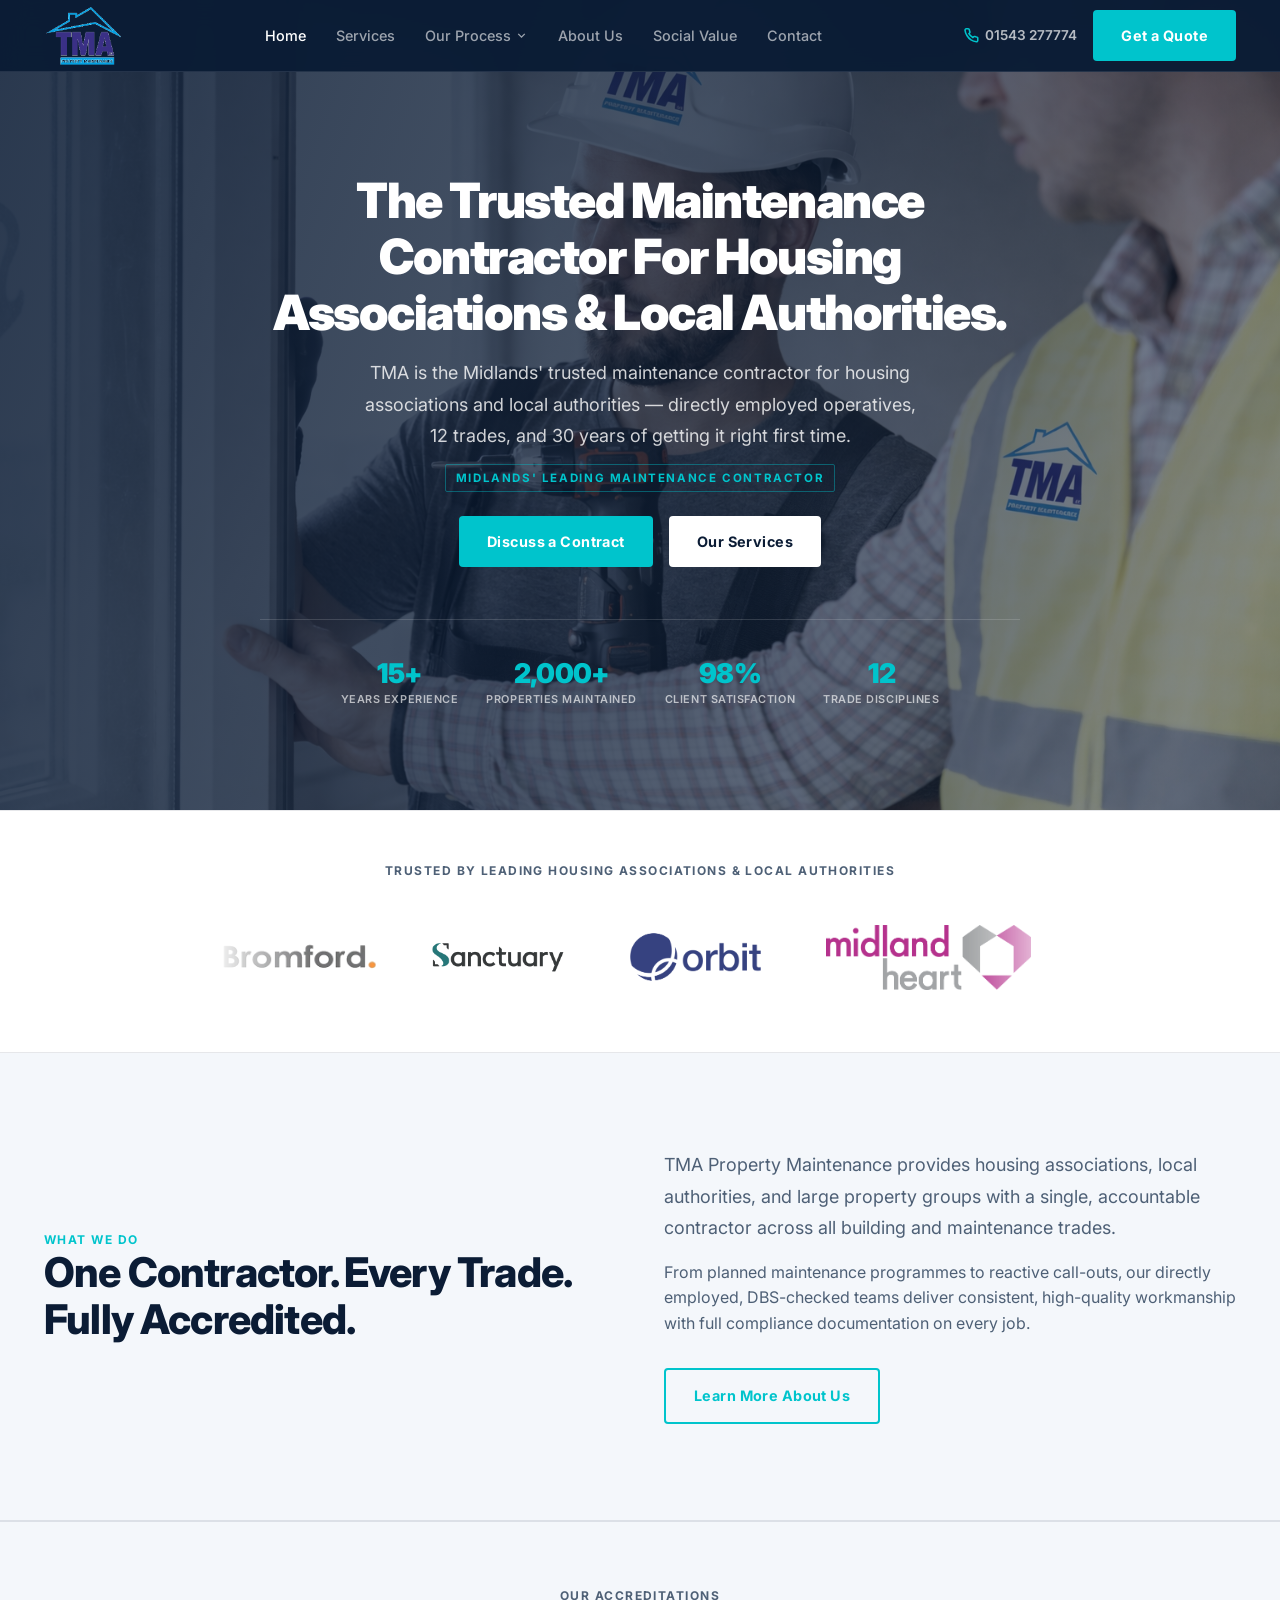
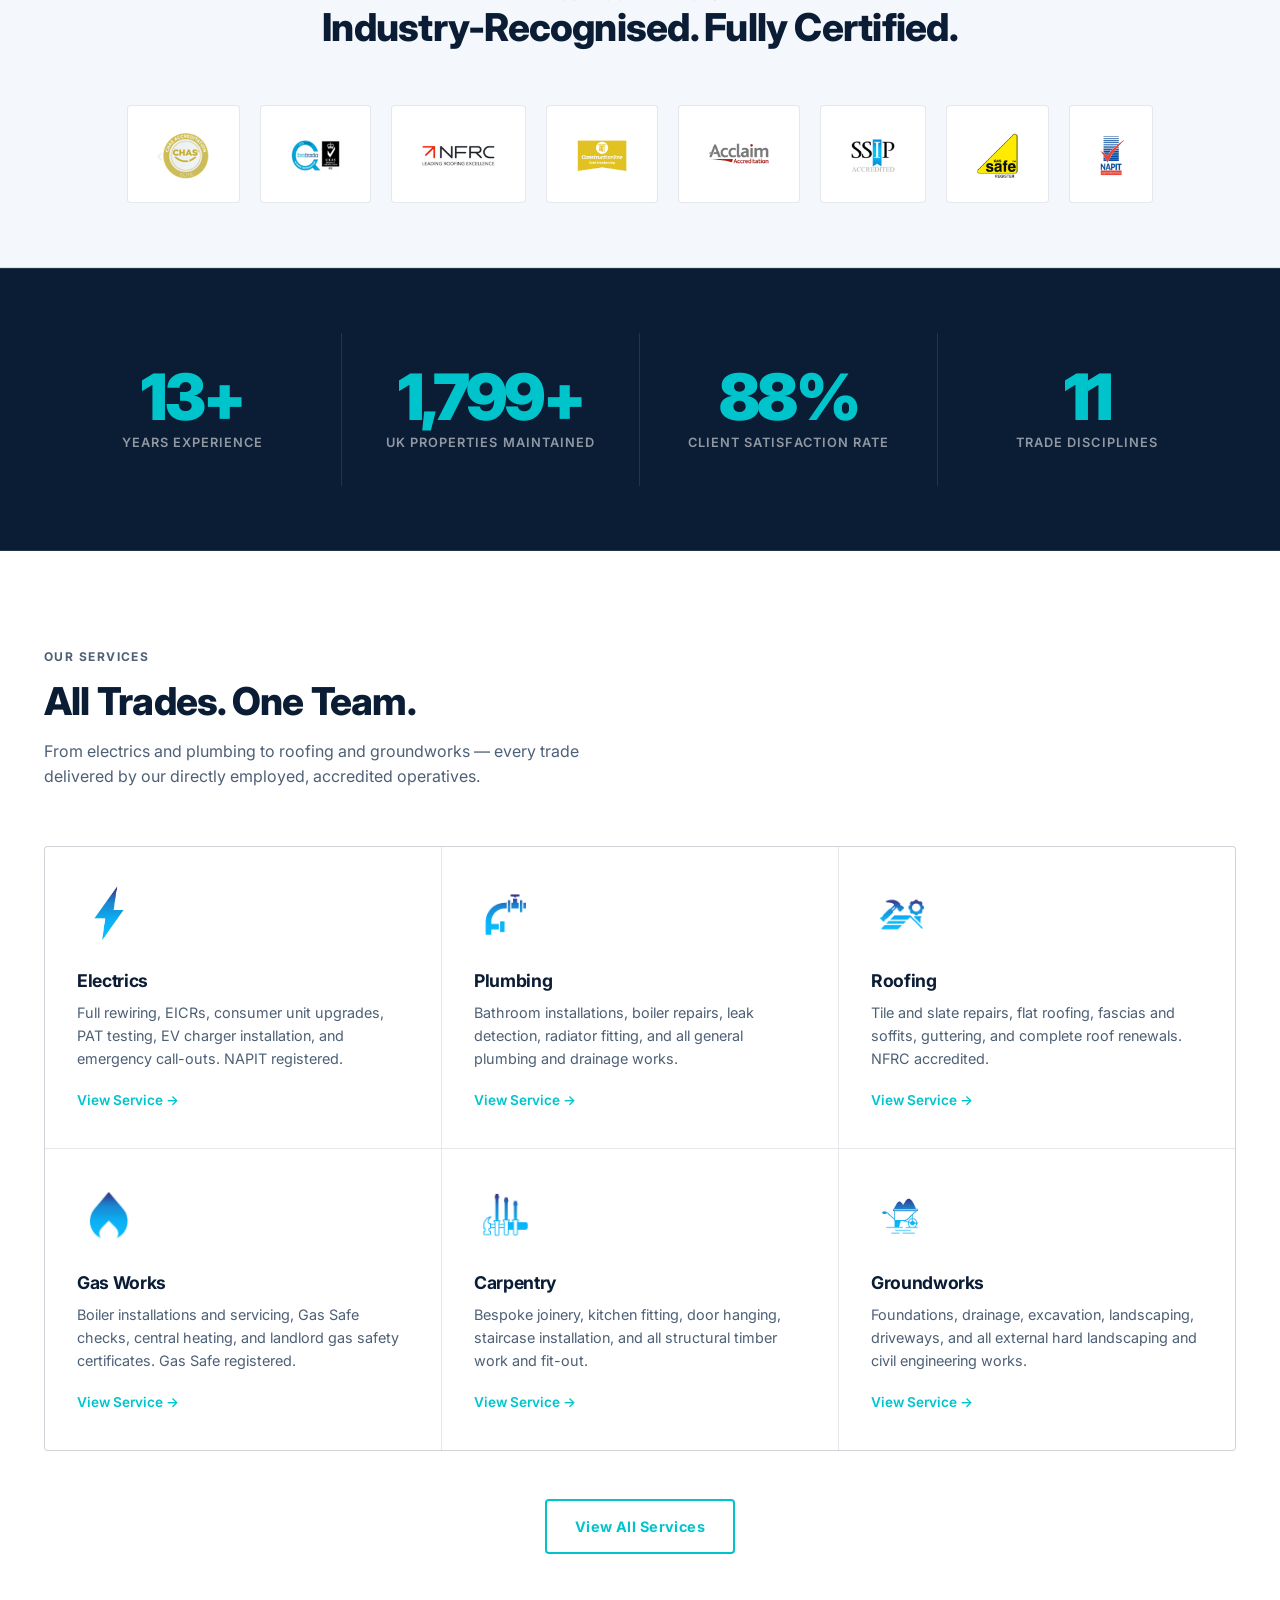
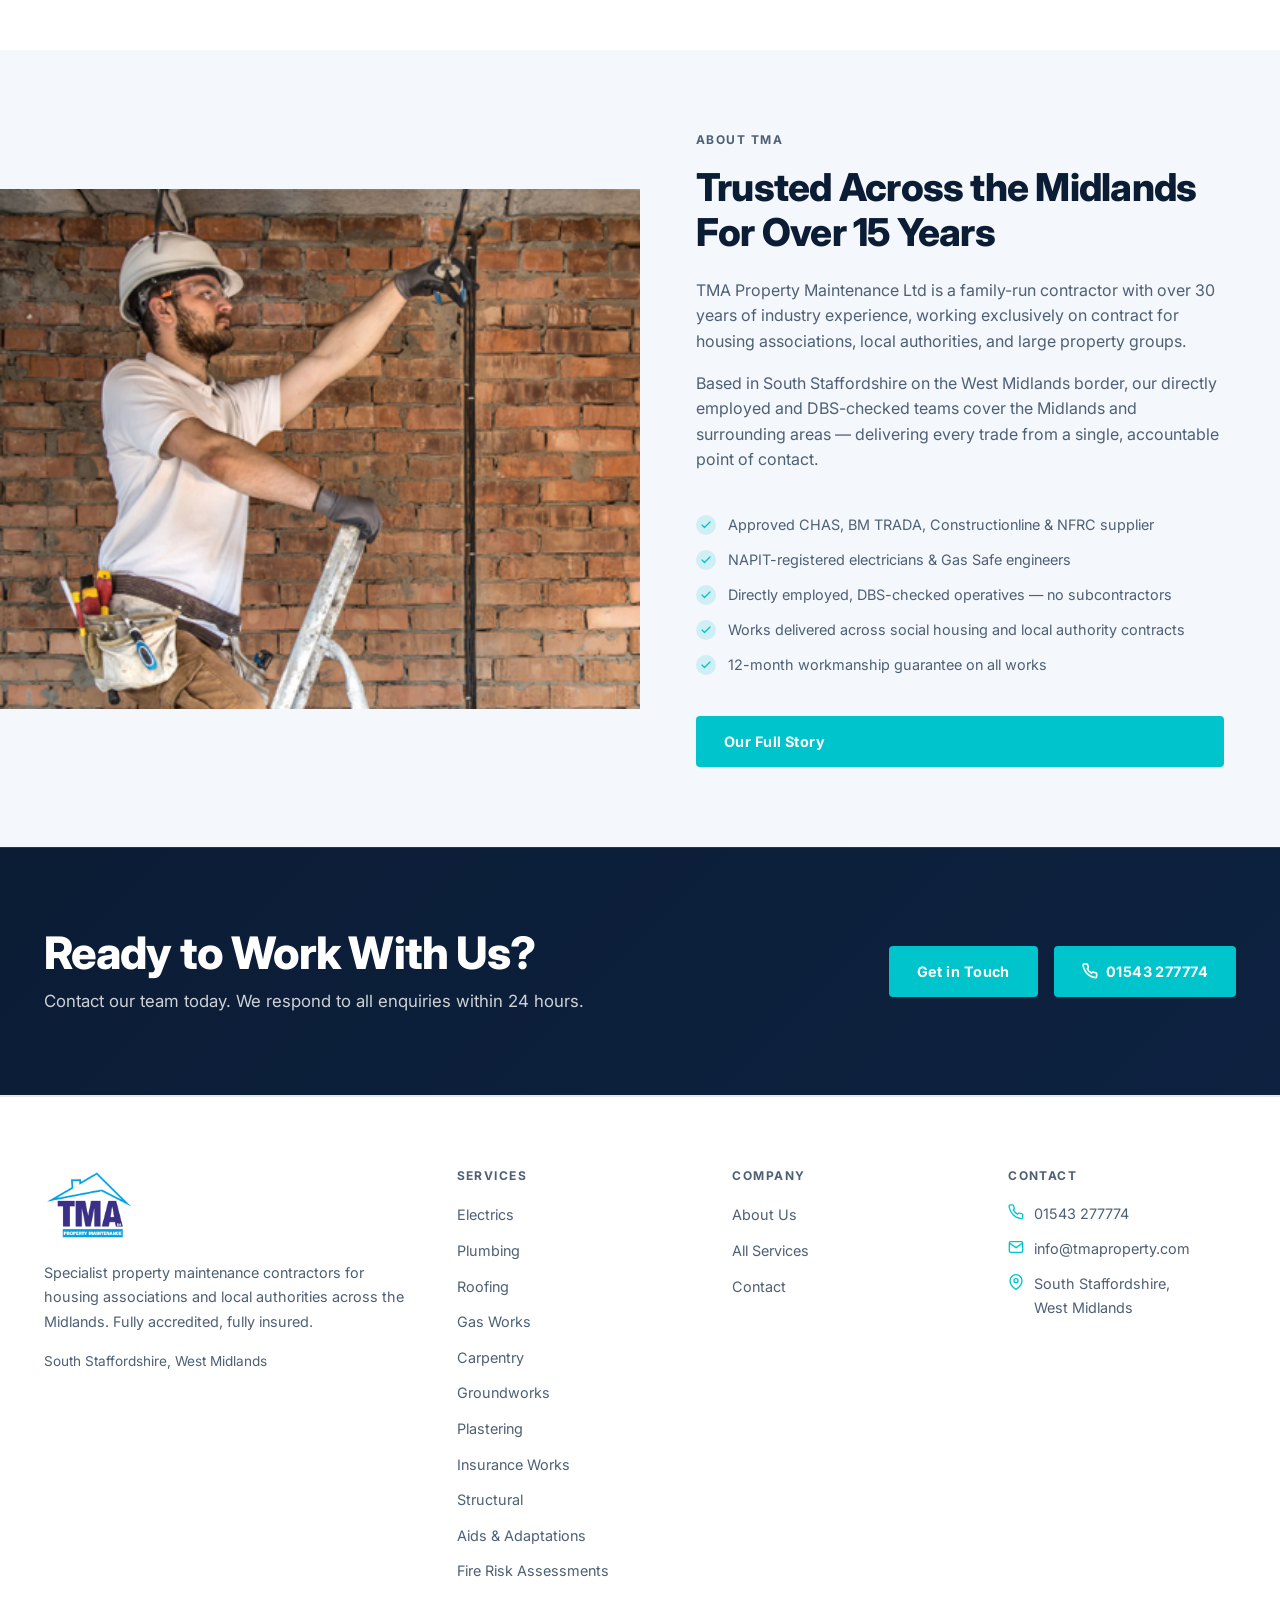
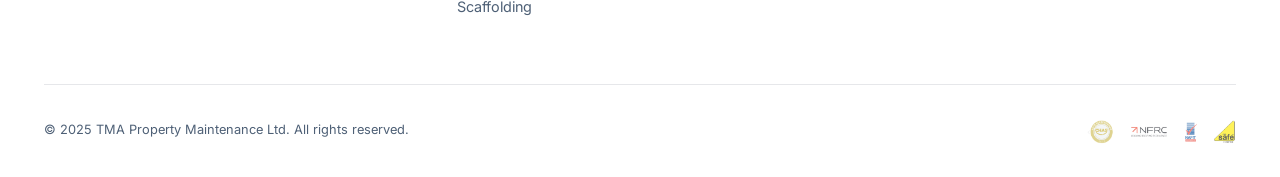
==== commit a0ca6c16: "Add Our Process pages, nav dropdown, form webhook, tighter layouts" ====
--- a/index.html
+++ b/index.html
@@ -21,6 +21,17 @@
     <div class="nav-links">
       <a href="index.html" class="active">Home</a>
       <a href="services.html">Services</a>
+      <div class="nav-dropdown-wrap">
+        <a class="nav-dropdown-trigger">
+          Our Process
+          <svg width="13" height="13" viewBox="0 0 24 24" fill="none" stroke="currentColor" stroke-width="2.5"><polyline points="6 9 12 15 18 9"/></svg>
+        </a>
+        <div class="nav-dropdown">
+          <a href="process/planned-works.html">Planned Works</a>
+          <a href="process/reactive-works.html">Reactive Works</a>
+          <a href="process/frameworks.html">Frameworks</a>
+        </div>
+      </div>
       <a href="about.html">About Us</a>
       <a href="social-values.html">Social Value</a>
       <a href="contact.html">Contact</a>
@@ -42,6 +53,10 @@
 <div class="mobile-menu" id="mobile-menu">
   <a href="index.html">Home</a>
   <a href="services.html">Services</a>
+  <span class="mobile-submenu-label">Our Process</span>
+  <a href="process/planned-works.html" class="mobile-sub-link">Planned Works</a>
+  <a href="process/reactive-works.html" class="mobile-sub-link">Reactive Works</a>
+  <a href="process/frameworks.html" class="mobile-sub-link">Frameworks</a>
   <a href="about.html">About Us</a>
   <a href="social-values.html">Social Value</a>
   <a href="contact.html">Contact</a>
--- a/css/style.css
+++ b/css/style.css
@@ -607,3 +607,249 @@
   animation: heroFadeUp .7s cubic-bezier(.22,.61,.36,1) forwards;
   animation-delay: 1s;
 }
+
+/* ── Nav Dropdown ─────────────────────────────────── */
+.nav-dropdown-wrap {
+  position: relative;
+  display: flex; align-items: center;
+}
+.nav-dropdown-trigger {
+  display: flex; align-items: center; gap: 4px;
+  padding: 8px 14px; border-radius: var(--radius);
+  font-size: .9rem; font-weight: 500; color: rgba(255,255,255,0.6);
+  transition: color .2s; cursor: pointer;
+  white-space: nowrap;
+}
+.nav-dropdown-trigger:hover,
+.nav-dropdown-trigger.active { color: #ffffff; }
+.nav-dropdown-trigger svg { transition: transform .25s; flex-shrink: 0; }
+.nav-dropdown-wrap:hover .nav-dropdown-trigger svg { transform: rotate(180deg); }
+
+.nav-dropdown {
+  position: absolute; top: 100%; left: 0;
+  background: var(--bg-dark);
+  border: 1px solid var(--border-dark);
+  border-radius: var(--radius);
+  min-width: 200px;
+  padding: 14px 6px 6px;
+  display: flex; flex-direction: column; gap: 2px;
+  opacity: 0; visibility: hidden; pointer-events: none;
+  transform: translateY(-6px);
+  transition: opacity .22s ease, transform .22s ease, visibility .22s;
+  z-index: 200;
+  box-shadow: 0 8px 32px rgba(0,0,0,.35);
+}
+.nav-dropdown-wrap:hover .nav-dropdown {
+  opacity: 1; visibility: visible; pointer-events: all; transform: translateY(0);
+}
+.nav-dropdown a {
+  display: block;
+  padding: 10px 14px; border-radius: 2px;
+  font-size: .875rem; font-weight: 500; color: rgba(255,255,255,0.65);
+  transition: color .15s, background .15s;
+  white-space: nowrap;
+}
+.nav-dropdown a:hover { color: #fff; background: rgba(255,255,255,0.07); }
+.nav-dropdown a.active { color: var(--accent); }
+
+/* Mobile process links */
+.mobile-menu .mobile-submenu-label {
+  padding: 12px 16px 4px;
+  font-size: .72rem; font-weight: 700; letter-spacing: .1em; text-transform: uppercase;
+  color: rgba(255,255,255,.35);
+}
+.mobile-menu .mobile-sub-link {
+  padding: 10px 28px;
+  font-size: .875rem; color: rgba(255,255,255,.6);
+}
+
+/* ── Process Placeholder Image ────────────────────── */
+.process-placeholder-img {
+  width: 100%; height: 320px;
+  background: var(--bg-alt);
+  border-bottom: 1px solid var(--border);
+  display: flex; flex-direction: column;
+  align-items: center; justify-content: center; gap: 12px;
+  color: var(--text-muted);
+}
+.process-placeholder-img svg { width: 40px; height: 40px; opacity: .35; }
+.process-placeholder-img span {
+  font-size: .8rem; font-weight: 600; letter-spacing: .08em;
+  text-transform: uppercase; opacity: .45;
+}
+@media (max-width: 768px) {
+  .process-placeholder-img { height: 200px; }
+}
+
+/* ── Process — Shared ─────────────────────────────── */
+.process-page-intro {
+  background: var(--bg-alt);
+  border-bottom: 1px solid var(--border);
+  padding: 48px 0;
+}
+.process-page-intro-inner {
+  display: grid; grid-template-columns: 1fr 1fr; gap: 48px; align-items: center;
+}
+.process-page-intro p { color: var(--text-muted); line-height: 1.7; font-size: .95rem; }
+.process-key-stats {
+  display: grid; grid-template-columns: repeat(4,1fr); gap: 1px;
+  background: var(--border); border: 1px solid var(--border); border-radius: var(--radius); overflow: hidden;
+}
+.pks-item {
+  background: #fff; padding: 20px 16px; text-align: center;
+}
+.pks-num  { font-size: 1.5rem; font-weight: 900; color: var(--accent); line-height: 1; display: block; }
+.pks-label { font-size: .65rem; font-weight: 700; text-transform: uppercase; letter-spacing: .08em; color: var(--text-muted); margin-top: 4px; display: block; }
+
+.process-section { padding: 72px 0; }
+.process-section-header {
+  text-align: center; margin-bottom: 52px;
+}
+.process-section-header h2 { margin-bottom: 10px; }
+.process-section-header p  { color: var(--text-muted); font-size: .95rem; max-width: 520px; margin: 0 auto; }
+
+/* shared card */
+.p-card {
+  background: var(--bg-alt); border: 1px solid var(--border);
+  border-radius: var(--radius); padding: 18px 20px;
+  transition: border-color .3s;
+}
+.p-card-num {
+  font-size: .62rem; font-weight: 800; letter-spacing: .12em; text-transform: uppercase;
+  color: var(--accent); display: block; margin-bottom: 6px;
+}
+.p-card h3 { font-size: .95rem; font-weight: 700; color: var(--text); margin-bottom: 6px; }
+.p-card p  { font-size: .83rem; color: var(--text-muted); line-height: 1.6; }
+
+/* ── Layout A: Zigzag (Planned Works) ─────────────── */
+.zig-timeline {
+  position: relative; max-width: 820px; margin: 0 auto; padding: 0 16px;
+}
+.zig-timeline::before {
+  content: ''; position: absolute; left: 50%; top: 0; bottom: 0;
+  width: 2px; background: var(--border); transform: translateX(-50%);
+}
+.zig-line {
+  position: absolute; left: 50%; top: 0; width: 2px;
+  background: var(--accent); transform: translateX(-50%); height: 0;
+}
+.zig-step {
+  display: grid; grid-template-columns: 1fr 56px 1fr;
+  align-items: start; margin-bottom: 28px;
+  opacity: 0; transform: translateY(20px);
+  transition: opacity .5s ease, transform .5s ease;
+}
+.zig-step.visible { opacity: 1; transform: translateY(0); }
+.zig-step.visible .p-card { border-color: rgba(0,196,204,.25); }
+
+.zig-left  { padding-right: 28px; }
+.zig-right { padding-left: 28px; }
+.zig-mid   { display: flex; flex-direction: column; align-items: center; }
+
+.zig-node {
+  width: 46px; height: 46px; border-radius: 50%; flex-shrink: 0;
+  background: var(--bg-dark); border: 2px solid var(--border);
+  display: flex; align-items: center; justify-content: center;
+  transition: border-color .4s; z-index: 2;
+}
+.zig-step.visible .zig-node { border-color: var(--accent); }
+.zig-node svg { width: 18px; height: 18px; color: rgba(255,255,255,.35); transition: color .4s; }
+.zig-step.visible .zig-node svg { color: var(--accent); }
+.zig-connector { width: 2px; flex: 1; min-height: 20px; background: var(--border); margin: 3px 0; }
+
+/* ── Layout B: Left-Rail (Reactive Works) ─────────── */
+.rail-timeline {
+  position: relative; max-width: 700px; margin: 0 auto;
+  padding-left: 68px;
+}
+.rail-timeline::before {
+  content: ''; position: absolute; left: 20px; top: 0; bottom: 0;
+  width: 2px; background: var(--border);
+}
+.rail-line {
+  position: absolute; left: 20px; top: 0;
+  width: 2px; background: var(--accent); height: 0;
+}
+.rail-step {
+  position: relative; margin-bottom: 20px;
+  opacity: 0; transform: translateX(-18px);
+  transition: opacity .45s ease, transform .45s ease;
+}
+.rail-step.visible { opacity: 1; transform: translateX(0); }
+.rail-step.visible .p-card { border-color: rgba(0,196,204,.25); }
+.rail-node {
+  position: absolute; left: -58px; top: 14px;
+  width: 40px; height: 40px; border-radius: 50%;
+  background: var(--bg-dark); border: 2px solid var(--border);
+  display: flex; align-items: center; justify-content: center;
+  transition: border-color .4s;
+}
+.rail-step.visible .rail-node { border-color: var(--accent); }
+.rail-node svg { width: 16px; height: 16px; color: rgba(255,255,255,.35); transition: color .4s; }
+.rail-step.visible .rail-node svg { color: var(--accent); }
+
+/* ── Layout C: Flow Grid (Frameworks) ─────────────── */
+.flow-grid { max-width: 960px; margin: 0 auto; }
+.flow-row  { display: grid; gap: 12px; }
+.flow-row-3 { grid-template-columns: 1fr 1fr 1fr; }
+.flow-row-2 { grid-template-columns: 1fr 1fr; max-width: 640px; margin: 0 auto; }
+.flow-row-1 { grid-template-columns: 1fr; max-width: 320px; margin: 0 auto; }
+
+.flow-step {
+  opacity: 0; transform: translateY(18px);
+  transition: opacity .45s ease, transform .45s ease;
+  display: flex; flex-direction: column;
+}
+.flow-step.visible { opacity: 1; transform: translateY(0); }
+.flow-step .p-card { flex: 1; }
+.flow-step.visible .p-card { border-color: rgba(0,196,204,.25); }
+
+.flow-row { align-items: stretch; }
+
+.p-card-icon {
+  width: 34px; height: 34px; border-radius: 50%;
+  background: rgba(0,196,204,.1);
+  display: flex; align-items: center; justify-content: center;
+  margin-bottom: 10px;
+}
+.p-card-icon svg { width: 15px; height: 15px; color: var(--accent); }
+
+.flow-arrow {
+  display: flex; align-items: center; justify-content: center;
+  height: 32px; color: rgba(0,196,204,.4); margin: 4px 0;
+}
+.flow-arrow svg { width: 18px; height: 18px; }
+
+/* ── Process Responsive ───────────────────────────── */
+@media (max-width: 900px) {
+  .flow-row-3 { grid-template-columns: 1fr 1fr; }
+  .flow-row-2 { max-width: 100%; }
+}
+@media (max-width: 768px) {
+  .process-page-intro-inner { grid-template-columns: 1fr; gap: 28px; }
+  .process-key-stats { grid-template-columns: 1fr 1fr; }
+
+  /* Zigzag → single column on mobile */
+  .zig-timeline::before { left: 22px; }
+  .zig-line              { left: 22px; }
+  .zig-timeline { padding: 0 0 0 0; }
+  .zig-step { grid-template-columns: 48px 1fr; }
+  /* on mobile all zig cards collapse to single column */
+  .zig-step .zig-left,
+  .zig-step .zig-right { padding: 0 0 0 16px; }
+  .zig-step .zig-mid   { grid-column: 1; }
+  /* hide the empty cell — odd steps: empty left, even steps: empty right */
+  .zig-step:nth-child(odd)  .zig-left  { display: none; }
+  .zig-step:nth-child(odd)  .zig-right { padding-left: 16px; }
+  .zig-step:nth-child(even) .zig-right { display: none; }
+  .zig-step:nth-child(even) .zig-left  { padding-right: 0; padding-left: 16px; }
+
+  /* Rail — shrink padding */
+  .rail-timeline { padding-left: 52px; }
+  .rail-timeline::before { left: 14px; }
+  .rail-line { left: 14px; }
+  .rail-node { left: -44px; width: 34px; height: 34px; }
+
+  /* Flow grid → single column */
+  .flow-row-3, .flow-row-2 { grid-template-columns: 1fr; max-width: 100%; }
+}
